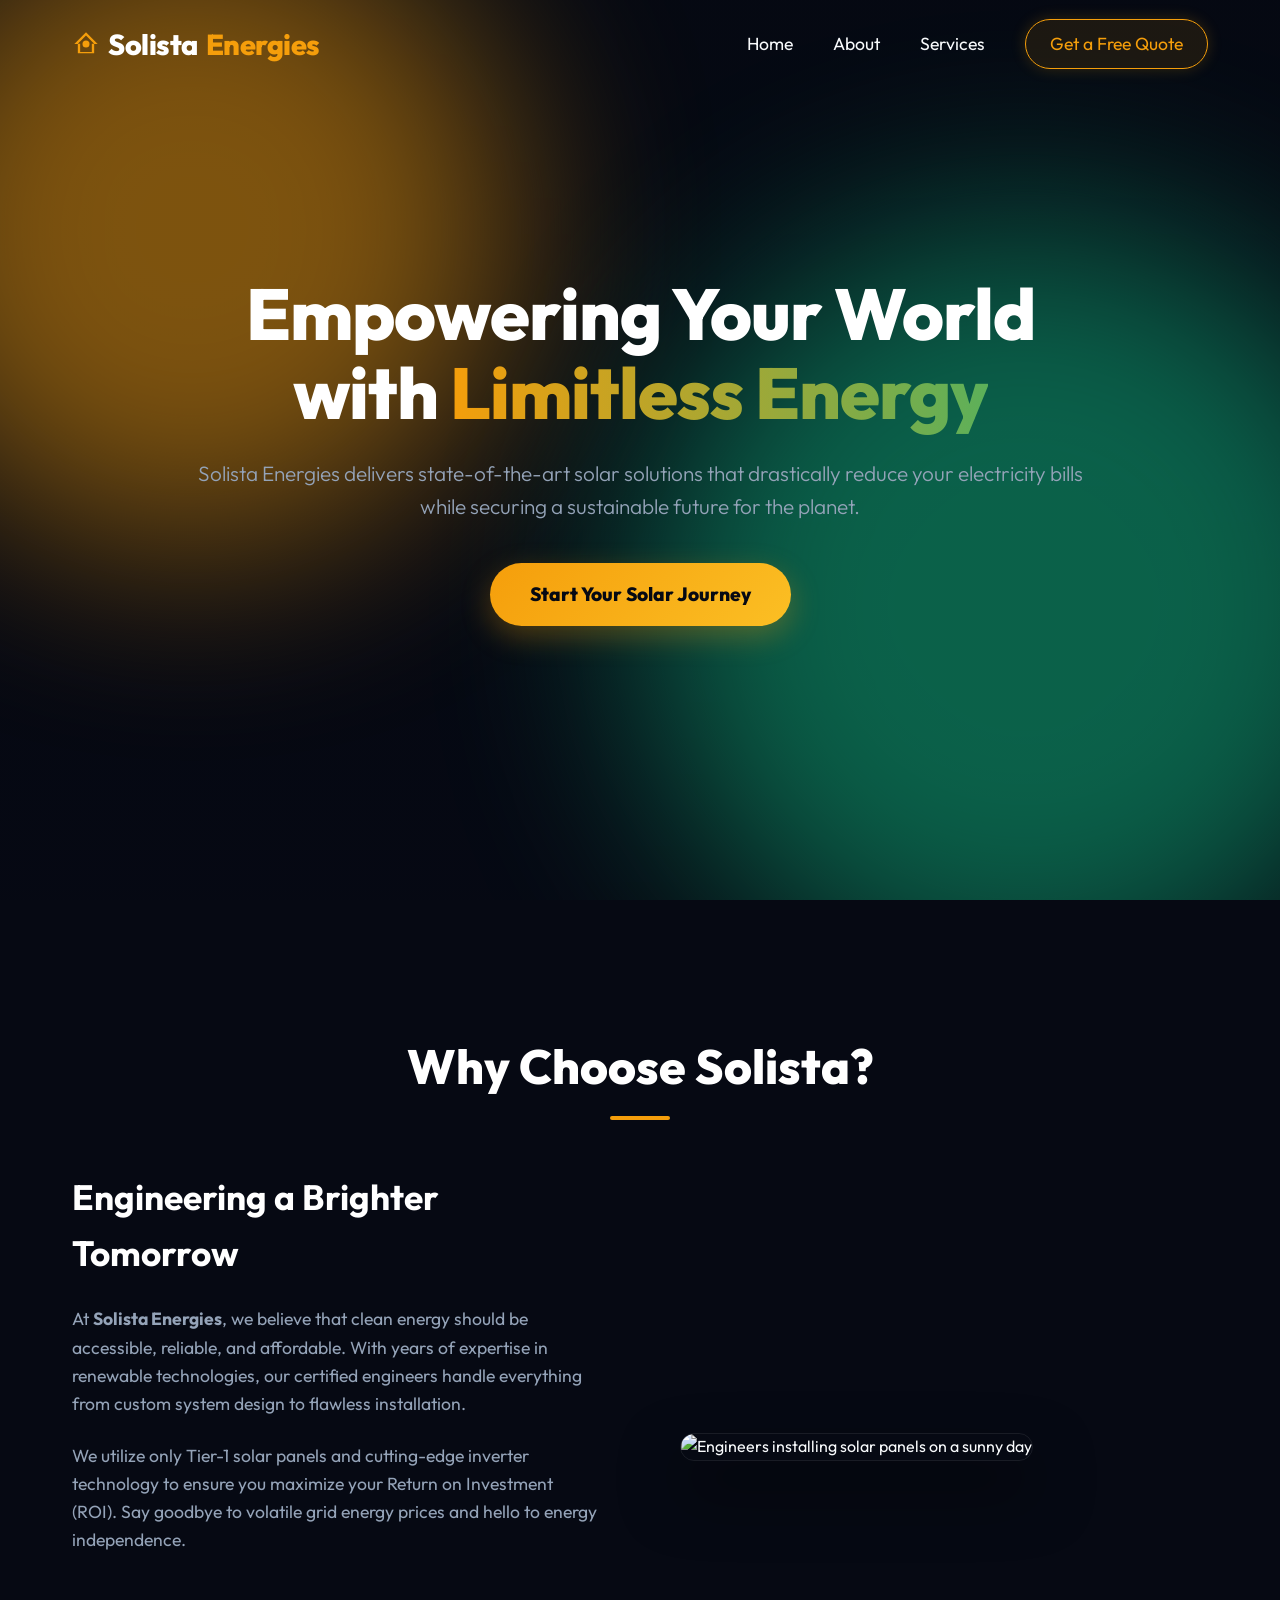
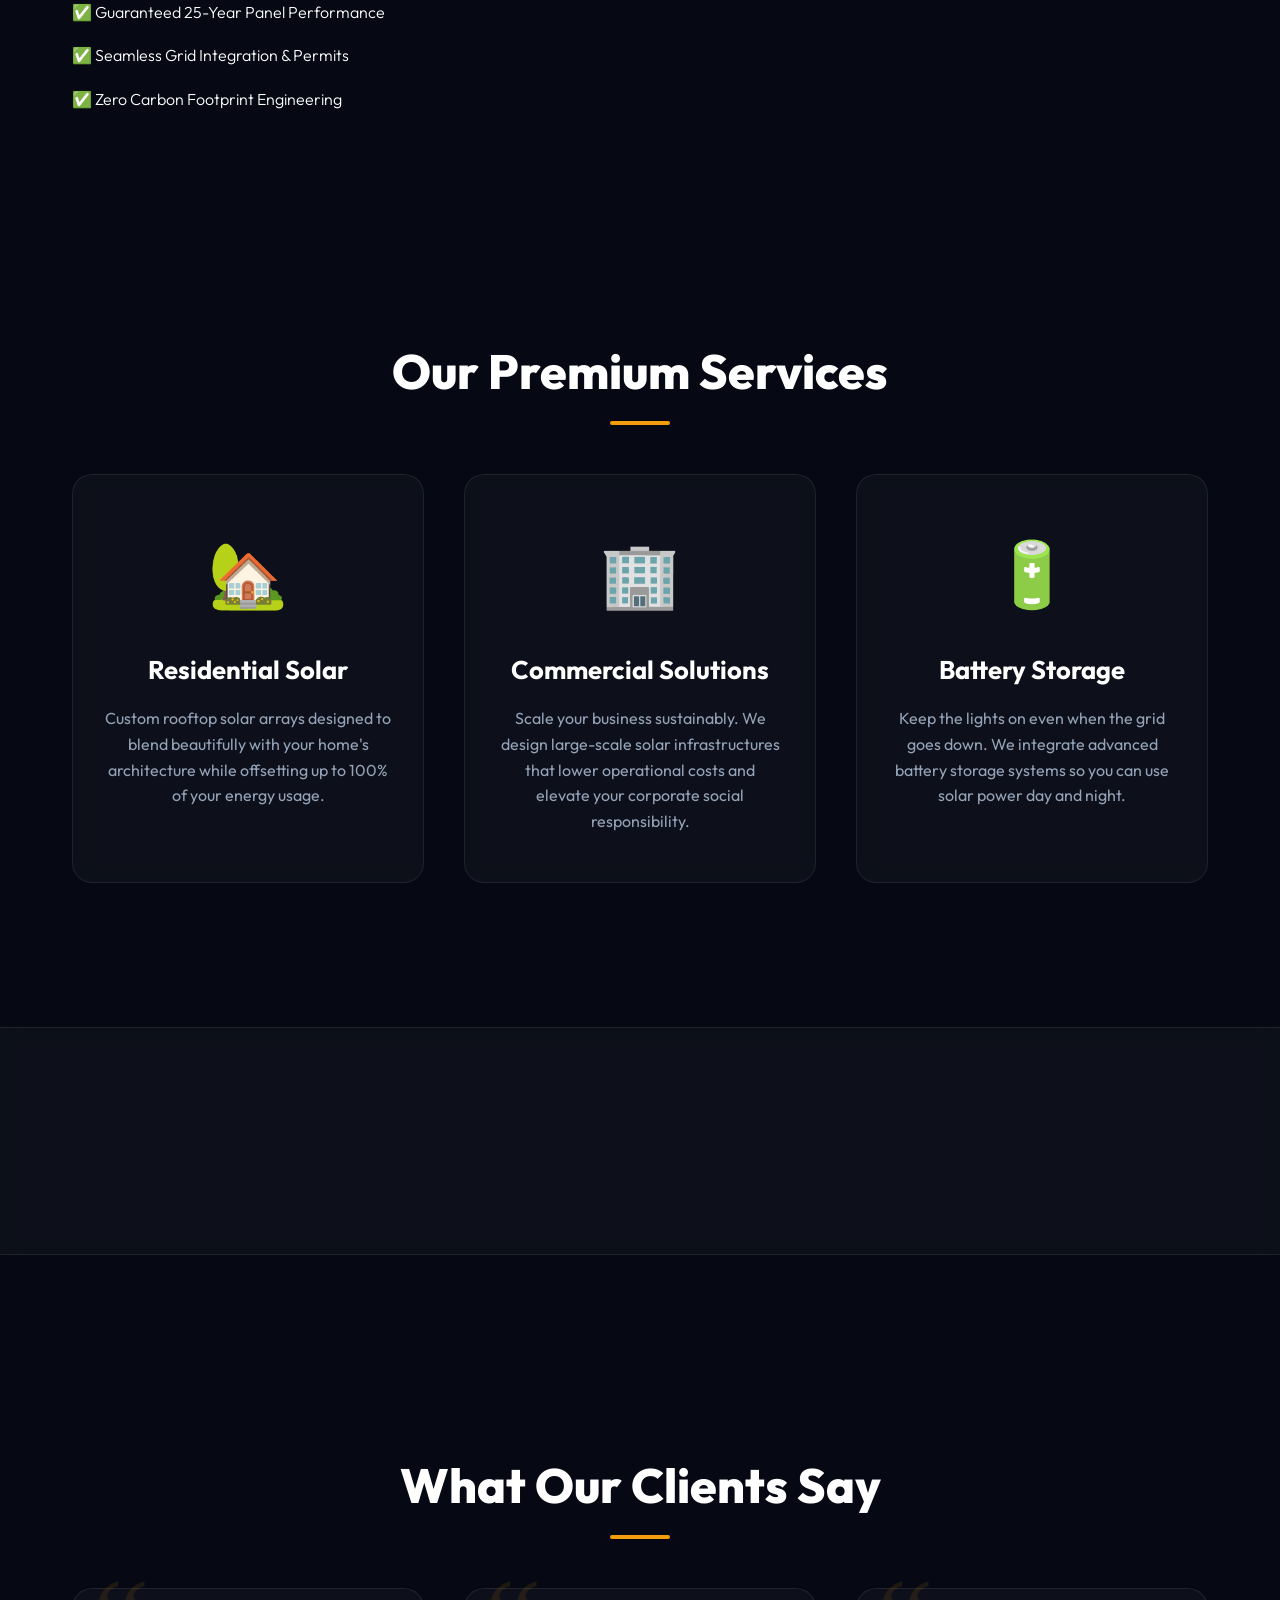
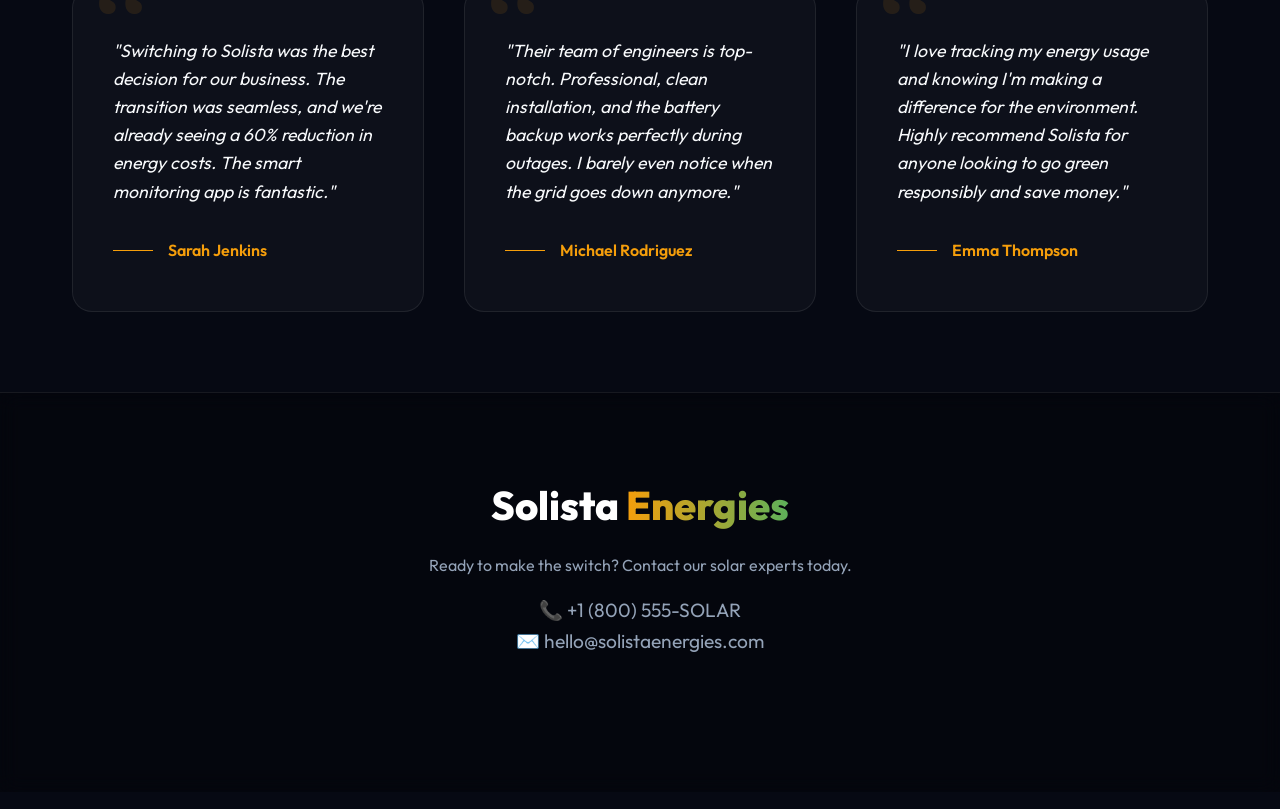
==== index.html @ e2d2a6ca "Add files via upload" ====
<!DOCTYPE html>
<html lang="en">
<head>
    <meta charset="UTF-8">
    <meta name="viewport" content="width=device-width, initial-scale=1.0">
    <meta name="description" content="Solista Energies provides premium solar panel installation and sustainable energy solutions for residential and commercial properties.">
    <title>Solista Energies | Powering a Sustainable Future</title>
    <!-- Google Fonts for Modern Aesthetic -->
    <link rel="preconnect" href="https://fonts.googleapis.com">
    <link rel="preconnect" href="https://fonts.gstatic.com" crossorigin>
    <link href="https://fonts.googleapis.com/css2?family=Outfit:wght@300;400;600;800&display=swap" rel="stylesheet">
    <!-- Link to External Stylesheet -->
    <link rel="stylesheet" href="style.css">
</head>
<body>

    <!-- Ambient Animated Background -->
    <div class="ambient-bg">
        <div class="blob color-1"></div>
        <div class="blob color-2"></div>
    </div>

    <!-- Navigation -->
    <header>
        <div class="nav-container">
            <a href="#" class="logo">
                <svg width="28" height="28" viewBox="0 0 24 24" fill="var(--primary-color)" xmlns="http://www.w3.org/2000/svg" class="floating">
                    <path d="M12 2L2 12h3v8h14v-8h3L12 2zm0 2.8l7 7h-2v7H7v-7H5l7-7z"/>
                    <path d="M12 9a3 3 0 100 6 3 3 0 000-6z"/>
                </svg>
                Solista <span>Energies</span>
            </a>
            <nav class="nav-links">
                <a href="#home">Home</a>
                <a href="#about">About</a>
                <a href="#services">Services</a>
                <a href="#contact" class="btn-cta">Get a Free Quote</a>
            </nav>
        </div>
    </header>

    <!-- Hero Section -->
    <section id="home" class="hero">
        <div class="hero-content hidden">
            <h1 class="floating">Empowering Your World with <span class="text-gradient">Limitless Energy</span></h1>
            <p>Solista Energies delivers state-of-the-art solar solutions that drastically reduce your electricity bills while securing a sustainable future for the planet.</p>
            <a href="#contact" class="btn-primary">Start Your Solar Journey</a>
        </div>
    </section>

    <!-- About Section -->
    <section id="about" class="section">
        <h2 class="section-title hidden">Why Choose Solista?</h2>
        <div class="about-grid">
            <div class="about-text hidden delay-100">
                <h3>Engineering a Brighter Tomorrow</h3>
                <p>At <strong>Solista Energies</strong>, we believe that clean energy should be accessible, reliable, and affordable. With years of expertise in renewable technologies, our certified engineers handle everything from custom system design to flawless installation.</p>
                <p>We utilize only Tier-1 solar panels and cutting-edge inverter technology to ensure you maximize your Return on Investment (ROI). Say goodbye to volatile grid energy prices and hello to energy independence.</p>
                <ul style="list-style: none; padding-top: 1rem;" class="floating">
                    <li style="margin-bottom: 0.5rem;">✅ Guaranteed 25-Year Panel Performance</li>
                    <li style="margin-bottom: 0.5rem;">✅ Seamless Grid Integration & Permits</li>
                    <li style="margin-bottom: 0.5rem;">✅ Zero Carbon Footprint Engineering</li>
                </ul>
            </div>
            <div class="about-image hidden delay-200">
                <img src="https://images.unsplash.com/photo-1613665813446-82a78c468a1d?q=80&w=800&auto=format&fit=crop" alt="Engineers installing solar panels on a sunny day">
            </div>
        </div>
    </section>

    <!-- Services Section -->
    <section id="services" class="section">
        <h2 class="section-title hidden">Our Premium Services</h2>
        <div class="services-grid">
            
            <div class="service-card hidden delay-100">
                <div class="service-icon">🏡</div>
                <h3>Residential Solar</h3>
                <p>Custom rooftop solar arrays designed to blend beautifully with your home's architecture while offsetting up to 100% of your energy usage.</p>
            </div>

            <div class="service-card hidden delay-200">
                <div class="service-icon">🏢</div>
                <h3>Commercial Solutions</h3>
                <p>Scale your business sustainably. We design large-scale solar infrastructures that lower operational costs and elevate your corporate social responsibility.</p>
            </div>

            <div class="service-card hidden delay-300">
                <div class="service-icon">🔋</div>
                <h3>Battery Storage</h3>
                <p>Keep the lights on even when the grid goes down. We integrate advanced battery storage systems so you can use solar power day and night.</p>
            </div>

        </div>
    </section>

    <!-- Impact Stats Section -->
    <div class="stats-grid">
        <div class="stat-item hidden">
            <h3 class="counter text-gradient" data-target="1500">0</h3>
            <p>Installations</p>
        </div>
        <div class="stat-item hidden delay-100">
            <h3 class="counter text-gradient" data-target="50">0</h3>
            <p>Megawatts Generated</p>
        </div>
        <div class="stat-item hidden delay-200">
            <h3 class="counter text-gradient" data-target="15">0</h3>
            <p>Years Experience</p>
        </div>
        <div class="stat-item hidden delay-300">
            <h3 class="counter text-gradient" data-target="100">0</h3>
            <p>% Satisfaction</p>
        </div>
    </div>

    <!-- Testimonials Section -->
    <section id="testimonials" class="section">
        <h2 class="section-title hidden">What Our Clients Say</h2>
        <div class="testimonials-grid">
            <div class="testimonial-card hidden delay-100">
                <p>"Switching to Solista was the best decision for our business. The transition was seamless, and we're already seeing a 60% reduction in energy costs. The smart monitoring app is fantastic."</p>
                <div class="client-name">Sarah Jenkins</div>
            </div>
            <div class="testimonial-card hidden delay-200">
                <p>"Their team of engineers is top-notch. Professional, clean installation, and the battery backup works perfectly during outages. I barely even notice when the grid goes down anymore."</p>
                <div class="client-name">Michael Rodriguez</div>
            </div>
            <div class="testimonial-card hidden delay-300">
                <p>"I love tracking my energy usage and knowing I'm making a difference for the environment. Highly recommend Solista for anyone looking to go green responsibly and save money."</p>
                <div class="client-name">Emma Thompson</div>
            </div>
        </div>
    </section>

    <!-- Footer / Contact Section -->
    <footer id="contact">
        <div class="footer-content hidden">
            <h2>Solista <span class="text-gradient">Energies</span></h2>
            <p>Ready to make the switch? Contact our solar experts today.</p>
            <p style="margin-top: 1rem; font-size: 1.2rem;">
                📞 +1 (800) 555-SOLAR <br>
                ✉️ hello@solistaenergies.com
            </p>
        </div>
        <div class="footer-bottom hidden delay-100">
            <p>&copy; 2024 Solista Energies. All rights reserved. Powering the future responsibly.</p>
        </div>
    </footer>

    <!-- Super Cool Animation Logic -->
    <script>
        // Header Glassmorphism Scroll Effect
        window.addEventListener('scroll', () => {
            const header = document.querySelector('header');
            header.classList.toggle('scrolled', window.scrollY > 50);
        });

        const observerOptions = {
            threshold: 0.1,
            rootMargin: "0px 0px -50px 0px"
        };

        const observer = new IntersectionObserver((entries) => {
            entries.forEach(entry => {
                if (entry.isIntersecting) {
                    entry.target.classList.add('show');
                    
                    // Number Counter Animation
                    const counters = entry.target.querySelectorAll('.counter');
                    if (counters.length > 0) {
                        counters.forEach(counter => {
                            if (!counter.classList.contains('counted')) {
                                counter.classList.add('counted');
                                const target = +counter.getAttribute('data-target');
                                let count = 0;
                                const updateCounter = () => {
                                    const increment = target / 40;
                                    if (count < target) {
                                        count += increment;
                                        counter.innerText = Math.ceil(count);
                                        setTimeout(updateCounter, 30);
                                    } else {
                                        counter.innerText = target + (target === 100 ? '%' : '+');
                                    }
                                };
                                updateCounter();
                            }
                        });
                    }
                    // Stop observing once shown to prevent re-animation on scroll up
                    observer.unobserve(entry.target);
                }
            });
        }, observerOptions);

        document.querySelectorAll('.hidden').forEach((el) => observer.observe(el));

        // Mouse Glow Effect for Service Cards
        document.querySelectorAll('.service-card').forEach(card => {
            card.addEventListener('mousemove', e => {
                const rect = card.getBoundingClientRect();
                const x = e.clientX - rect.left;
                const y = e.clientY - rect.top;
                card.style.setProperty('--mouse-x', `${x}px`);
                card.style.setProperty('--mouse-y', `${y}px`);
            });
        });
    </script>
</body>
</html>
---- style.css ----
/* --- Modern CSS Variables --- */
:root {
    --primary-color: #f59e0b; /* Solar Yellow/Orange */
    --primary-hover: #fbbf24;
    --secondary-color: #10b981; /* Eco Green */
    --dark-bg: #060913; /* Deep Modern Tech Dark */
    --glass-bg: rgba(255, 255, 255, 0.03);
    --glass-border: rgba(255, 255, 255, 0.08);
    --text-main: #f8fafc;
    --text-light: #94a3b8;
    --white: #ffffff;
    --font-family: 'Outfit', sans-serif;
}

/* --- Reset & Base Styles --- */
* {
    margin: 0;
    padding: 0;
    box-sizing: border-box;
}

html {
    scroll-behavior: smooth;
}

body {
    font-family: var(--font-family);
    color: var(--text-main);
    line-height: 1.6;
    background-color: var(--dark-bg);
    overflow-x: hidden;
}

a {
    text-decoration: none;
    color: inherit;
}

/* --- Ambient Animated Background --- */
.ambient-bg {
    position: fixed;
    top: 0; left: 0; width: 100vw; height: 100vh;
    overflow: hidden;
    z-index: -1;
    background: linear-gradient(rgba(6, 9, 19, 0.85), rgba(6, 9, 19, 0.95)), url('https://images.unsplash.com/photo-1509391366360-2e959784a276?q=80&w=1920&auto=format&fit=crop') center/cover no-repeat fixed;
}
.blob {
    position: absolute;
    filter: blur(100px);
    opacity: 0.5;
    border-radius: 50%;
    animation: blob-float 20s infinite alternate cubic-bezier(0.4, 0, 0.2, 1);
}
.color-1 {
    top: -10%; left: -10%; width: 50vw; height: 50vw;
    background: var(--primary-color);
}
.color-2 {
    bottom: -10%; right: -10%; width: 60vw; height: 60vw;
    background: var(--secondary-color);
    animation-delay: -10s;
    animation-duration: 25s;
}
@keyframes blob-float {
    0% { transform: translate(0, 0) scale(1); }
    100% { transform: translate(30%, 20%) scale(1.3); }
}

/* --- Navigation (Glassmorphism) --- */
header {
    position: fixed;
    width: 100%;
    top: 0;
    z-index: 1000;
    transition: background 0.4s ease, backdrop-filter 0.4s ease, border-bottom 0.4s ease;
    border-bottom: 1px solid transparent;
}
header.scrolled {
    background: rgba(6, 9, 19, 0.7);
    backdrop-filter: blur(15px);
    -webkit-backdrop-filter: blur(15px);
    border-bottom: 1px solid var(--glass-border);
}
.nav-container {
    max-width: 1200px;
    margin: 0 auto;
    padding: 1.2rem 2rem;
    display: flex;
    justify-content: space-between;
    align-items: center;
}
.logo {
    font-size: 1.8rem;
    font-weight: 800;
    color: var(--white);
    display: flex;
    align-items: center;
    gap: 0.5rem;
    letter-spacing: -0.5px;
}
.logo span {
    color: var(--primary-color);
}
.nav-links { display: flex; gap: 2.5rem; align-items: center; }
.nav-links a { font-weight: 400; font-size: 1.1rem; transition: color 0.3s ease, transform 0.3s ease; }
.nav-links a:hover { color: var(--primary-color); transform: translateY(-2px); }
.btn-cta {
    background: rgba(245, 158, 11, 0.1);
    border: 1px solid var(--primary-color);
    color: var(--primary-color) !important;
    padding: 0.6rem 1.5rem;
    border-radius: 9999px;
    font-weight: 600;
    box-shadow: 0 0 15px rgba(245, 158, 11, 0.2);
}
.btn-cta:hover { background: var(--primary-color); color: var(--dark-bg) !important; box-shadow: 0 0 25px rgba(245, 158, 11, 0.5); }

/* --- Buttons & Text Utilities --- */
.btn-primary {
    background: linear-gradient(135deg, var(--primary-color), var(--primary-hover));
    color: var(--dark-bg);
    padding: 1rem 2.5rem;
    font-size: 1.2rem;
    border-radius: 50px;
    font-weight: 800;
    transition: transform 0.3s ease, box-shadow 0.3s ease;
    display: inline-block;
    box-shadow: 0 10px 30px rgba(245, 158, 11, 0.3);
}
.btn-primary:hover {
    transform: translateY(-5px) scale(1.05);
    box-shadow: 0 15px 40px rgba(245, 158, 11, 0.5);
}
.text-gradient {
    background: linear-gradient(to right, #f59e0b, #10b981, #f59e0b);
    -webkit-background-clip: text;
    -webkit-text-fill-color: transparent;
    background-size: 300% auto;
    animation: textShine 5s linear infinite;
}
@keyframes textShine { to { background-position: 300% center; } }

/* --- Layout & Sections --- */
.section { padding: 8rem 2rem 5rem; max-width: 1200px; margin: 0 auto; position: relative; }
.section-title {
    text-align: center; font-size: 3rem; color: var(--white); margin-bottom: 4rem; font-weight: 800;
}
.section-title::after {
    content: ''; width: 60px; height: 4px; background: var(--primary-color);
    position: absolute; bottom: -15px; left: 50%; transform: translateX(-50%); border-radius: 2px;
}

/* --- Hero Section --- */
.hero {
    height: 100vh;
    display: flex; align-items: center; justify-content: center;
    text-align: center; color: var(--white); padding: 0 2rem;
    position: relative;
}
.hero-content { max-width: 900px; z-index: 2; }
.hero h1 { font-size: 4.5rem; font-weight: 800; margin-bottom: 1.5rem; line-height: 1.1; letter-spacing: -1px; }
.hero p { font-size: 1.3rem; margin-bottom: 2.5rem; color: var(--text-light); font-weight: 300; }

/* --- About Section --- */
.about-grid { display: grid; grid-template-columns: 1fr 1fr; gap: 5rem; align-items: center; }
.about-image img { width: 100%; border-radius: 20px; box-shadow: 0 30px 60px rgba(0,0,0,0.5); border: 1px solid var(--glass-border); }
.about-text h3 { font-size: 2.2rem; margin-bottom: 1.5rem; color: var(--white); }
.about-text p { margin-bottom: 1.5rem; font-size: 1.1rem; color: var(--text-light); }
.about-text ul li { color: var(--white); font-weight: 300; display: flex; align-items: center; gap: 10px; padding: 5px 0; }

/* --- Services (Glassmorphic Cards with Mouse Glow) --- */
.services-grid { display: grid; grid-template-columns: repeat(auto-fit, minmax(320px, 1fr)); gap: 2.5rem; perspective: 1000px; }
.service-card {
    background: var(--glass-bg);
    border: 1px solid var(--glass-border);
    backdrop-filter: blur(10px);
    -webkit-backdrop-filter: blur(10px);
    padding: 3rem 2rem;
    border-radius: 20px;
    text-align: center;
    transition: transform 0.4s cubic-bezier(0.175, 0.885, 0.32, 1.275);
    position: relative;
    overflow: hidden;
}
.service-card::before {
    content: ''; position: absolute; top: 0; left: 0; right: 0; bottom: 0;
    background: radial-gradient(800px circle at var(--mouse-x, 50%) var(--mouse-y, 50%), rgba(255, 255, 255, 0.08), transparent 40%);
    z-index: 0; opacity: 0; transition: opacity 0.3s;
}
.service-card:hover::before { opacity: 1; }
.service-card:hover { transform: translateY(-10px); border-color: rgba(245, 158, 11, 0.3); }
.service-card > * { position: relative; z-index: 1; }
.service-icon { font-size: 4rem; margin-bottom: 1.5rem; display: inline-block; transition: transform 0.5s ease; }
.service-card:hover .service-icon { transform: scale(1.2) rotateY(180deg); }
.service-card h3 { margin-bottom: 1rem; color: var(--white); font-size: 1.6rem; }
.service-card p { color: var(--text-light); }

/* --- Stats Section --- */
.stats-grid { display: grid; grid-template-columns: repeat(auto-fit, minmax(200px, 1fr)); gap: 3rem; text-align: center; padding: 4rem 2rem; background: var(--glass-bg); border-top: 1px solid var(--glass-border); border-bottom: 1px solid var(--glass-border); backdrop-filter: blur(10px); margin: 4rem 0; }
.stat-item h3 { font-size: 4rem; color: var(--primary-color); font-weight: 800; line-height: 1; margin-bottom: 0.5rem; text-shadow: 0 0 20px rgba(245, 158, 11, 0.3); }
.stat-item p { font-size: 1rem; text-transform: uppercase; letter-spacing: 2px; color: var(--text-light); }

/* --- Testimonials Section --- */
.testimonials-grid { display: grid; grid-template-columns: repeat(auto-fit, minmax(320px, 1fr)); gap: 2.5rem; }
.testimonial-card {
    background: var(--glass-bg);
    border: 1px solid var(--glass-border);
    padding: 3rem 2.5rem;
    border-radius: 20px;
    position: relative;
    transition: transform 0.4s ease;
}
.testimonial-card:hover { transform: translateY(-10px) scale(1.02); background: rgba(255, 255, 255, 0.05); }
.testimonial-card::before {
    content: '\201C'; font-size: 8rem; color: var(--primary-color); position: absolute; top: -30px; left: 20px; opacity: 0.1; font-family: serif; line-height: 1;
}
.testimonial-card p { font-style: italic; color: var(--text-main); font-size: 1.1rem; position: relative; z-index: 1; }
.client-name { margin-top: 2rem; font-weight: 600; color: var(--primary-color); display: flex; align-items: center; gap: 15px; }
.client-name::before { content: ''; width: 40px; height: 1px; background-color: var(--primary-color); display: inline-block; }

/* --- Footer --- */
footer {
    background: rgba(0, 0, 0, 0.3);
    border-top: 1px solid var(--glass-border);
    padding: 5rem 2rem 2rem;
    text-align: center;
    backdrop-filter: blur(10px);
}
.footer-content h2 { font-size: 2.5rem; color: var(--white); margin-bottom: 1rem; font-weight: 800; }
.footer-content h2 span { color: var(--primary-color); }
.footer-content p { color: var(--text-light); margin-bottom: 0.5rem; }
.footer-bottom { border-top: 1px solid rgba(255,255,255,0.05); margin-top: 3rem; padding-top: 2rem; color: var(--text-light); font-size: 0.9rem; }

/* --- Global Animations --- */
.hidden {
    opacity: 0;
    filter: blur(15px);
    transform: translateY(50px) scale(0.95);
    transition: all 0.9s cubic-bezier(0.175, 0.885, 0.32, 1.275);
}
.show {
    opacity: 1;
    filter: blur(0);
    transform: translateY(0) scale(1);
}
.delay-100 { transition-delay: 100ms; }
.delay-200 { transition-delay: 200ms; }
.delay-300 { transition-delay: 300ms; }
.delay-400 { transition-delay: 400ms; }
.delay-500 { transition-delay: 500ms; }

@keyframes float {
    0% { transform: translateY(0px); }
    50% { transform: translateY(-20px); }
    100% { transform: translateY(0px); }
}
.floating { animation: float 6s ease-in-out infinite; }

/* --- Responsive Design --- */
@media (max-width: 900px) {
    .hero h1 { font-size: 3rem; }
    .about-grid { grid-template-columns: 1fr; gap: 3rem; }
    .about-text { order: -1; }
}
@media (max-width: 768px) {
    .nav-links {
        position: absolute; top: 100%; left: 0; width: 100%;
        background: rgba(6, 9, 19, 0.95); backdrop-filter: blur(15px);
        flex-direction: column; padding: 2rem; gap: 1.5rem;
        border-bottom: 1px solid var(--glass-border);
        display: none; /* Mobile menu toggle logic needed */
    }
    .btn-cta { width: 100%; text-align: center; }
    .hero p { font-size: 1.1rem; }
    .section { padding: 5rem 1.5rem 3rem; }
    .section-title { font-size: 2.2rem; }
}
@media (max-width: 480px) {
    .hero h1 { font-size: 2.5rem; }
    .service-card, .testimonial-card { padding: 2rem 1.5rem; }
    .stat-item h3 { font-size: 3rem; }
}
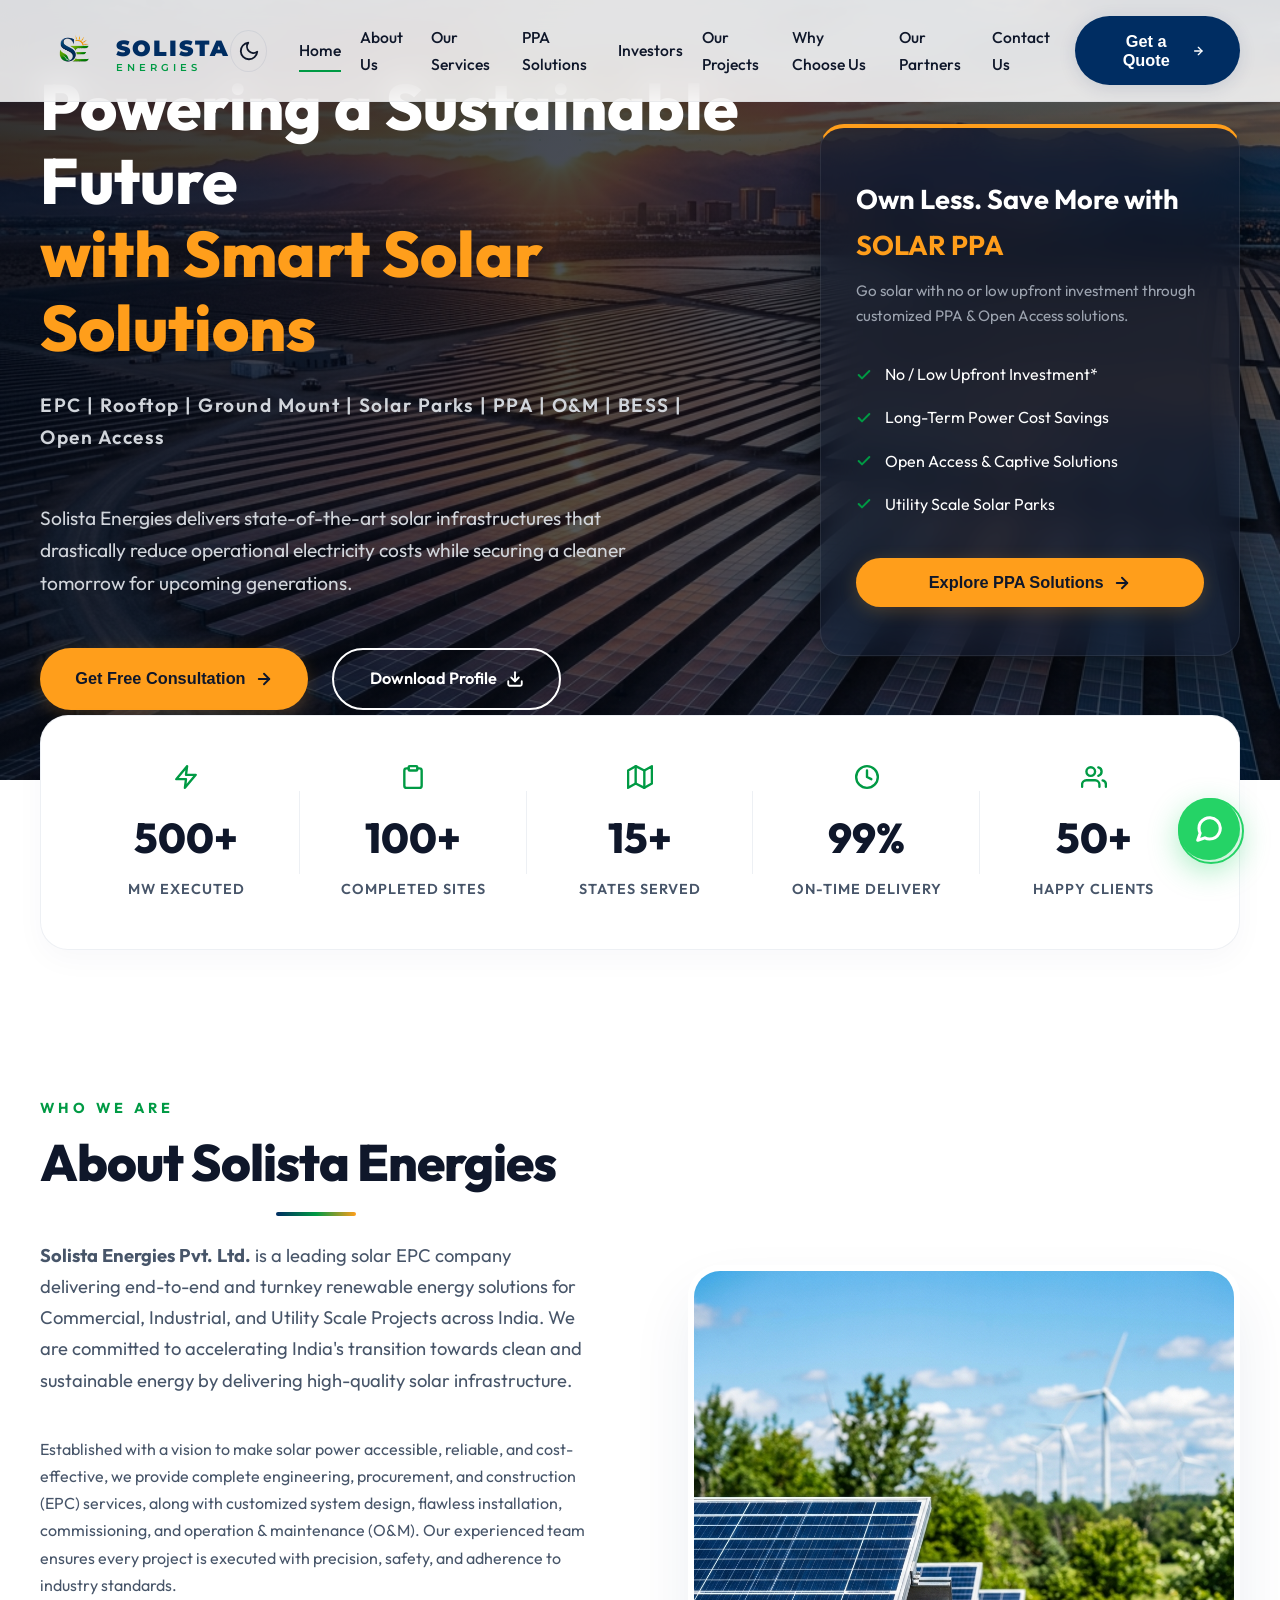
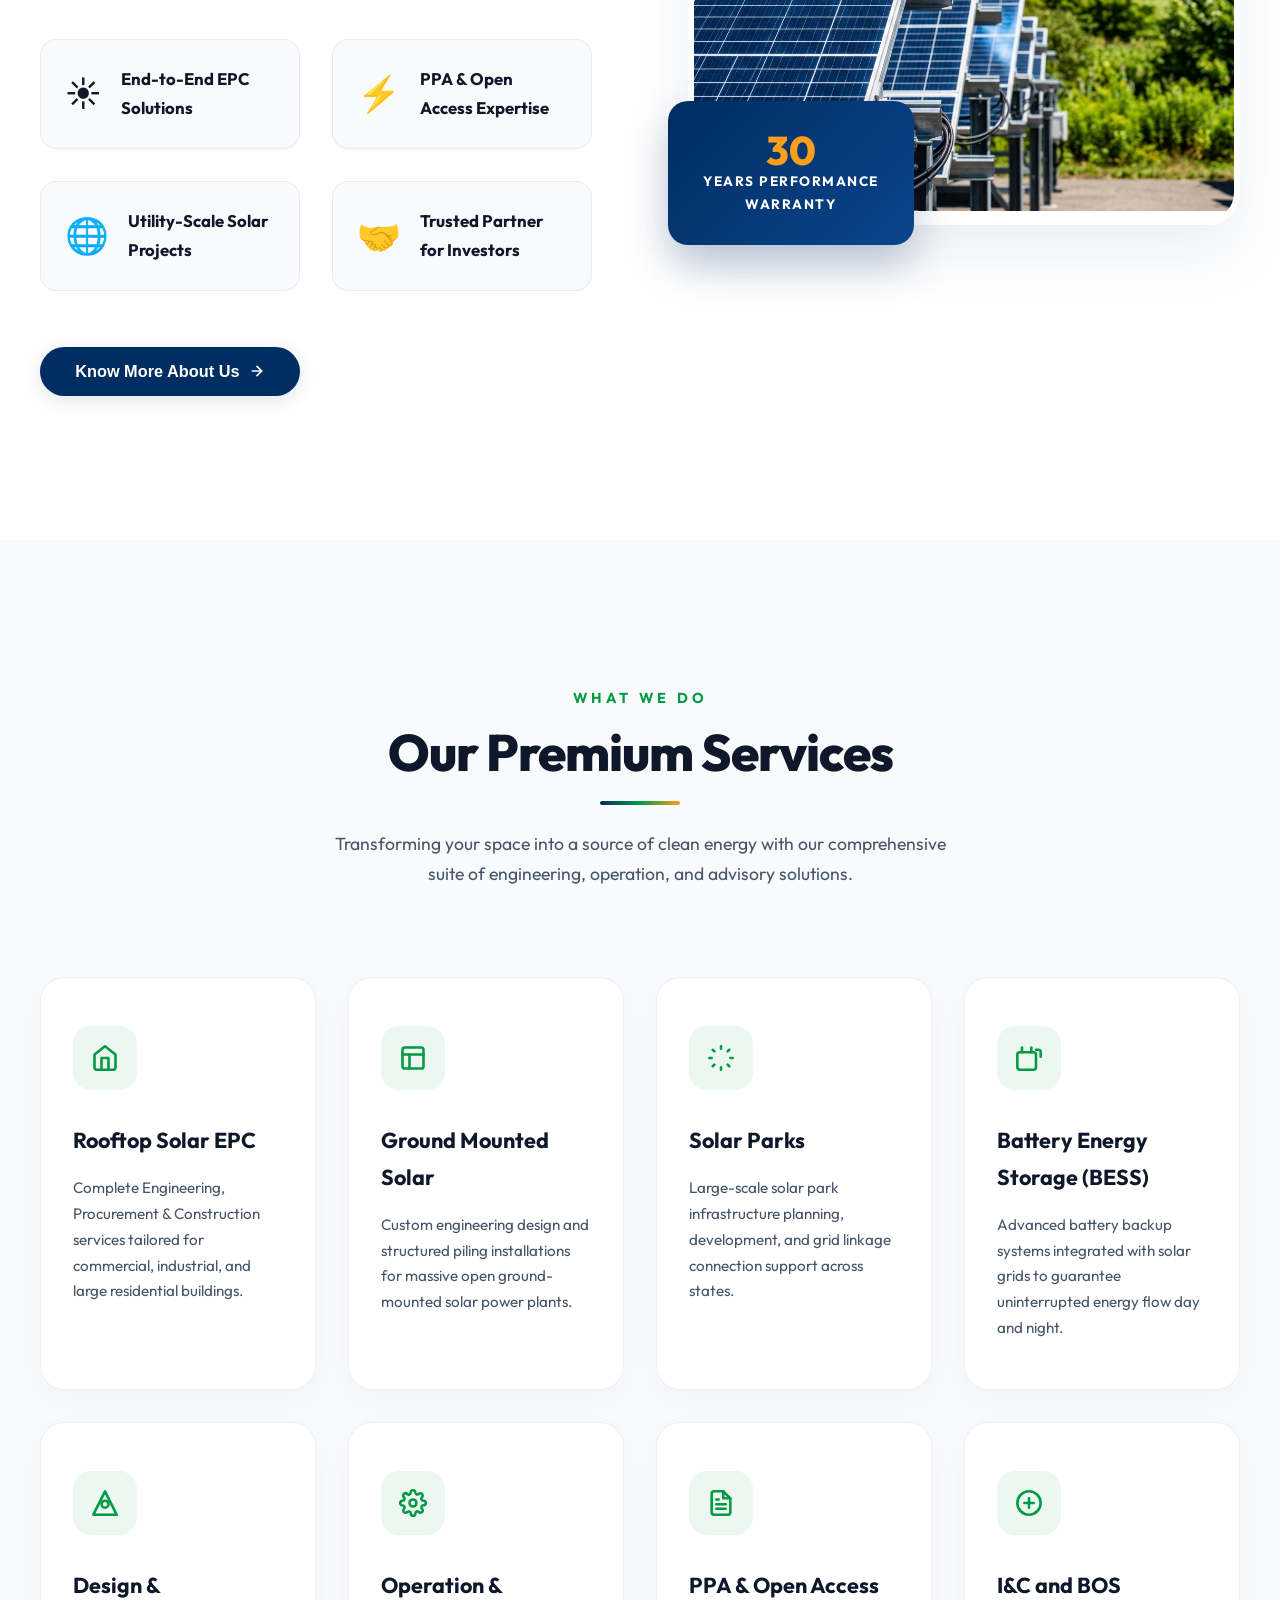
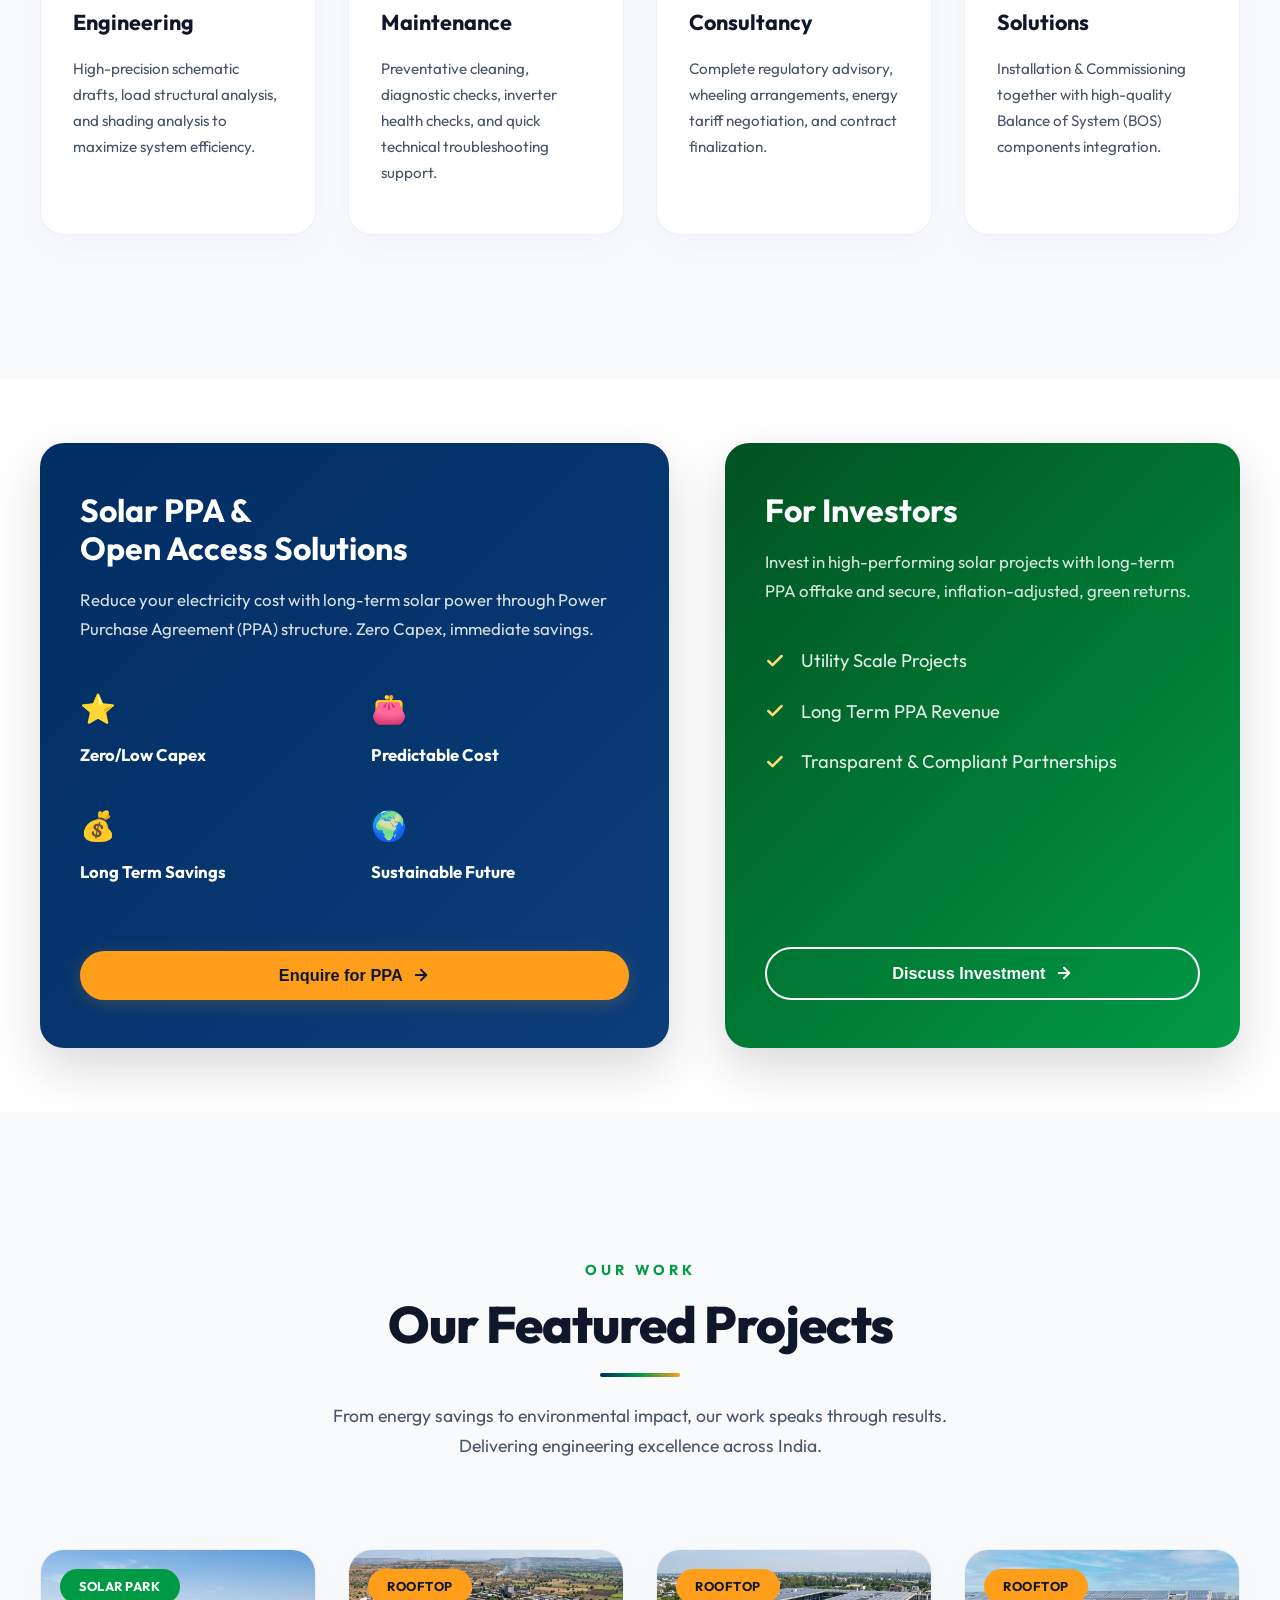
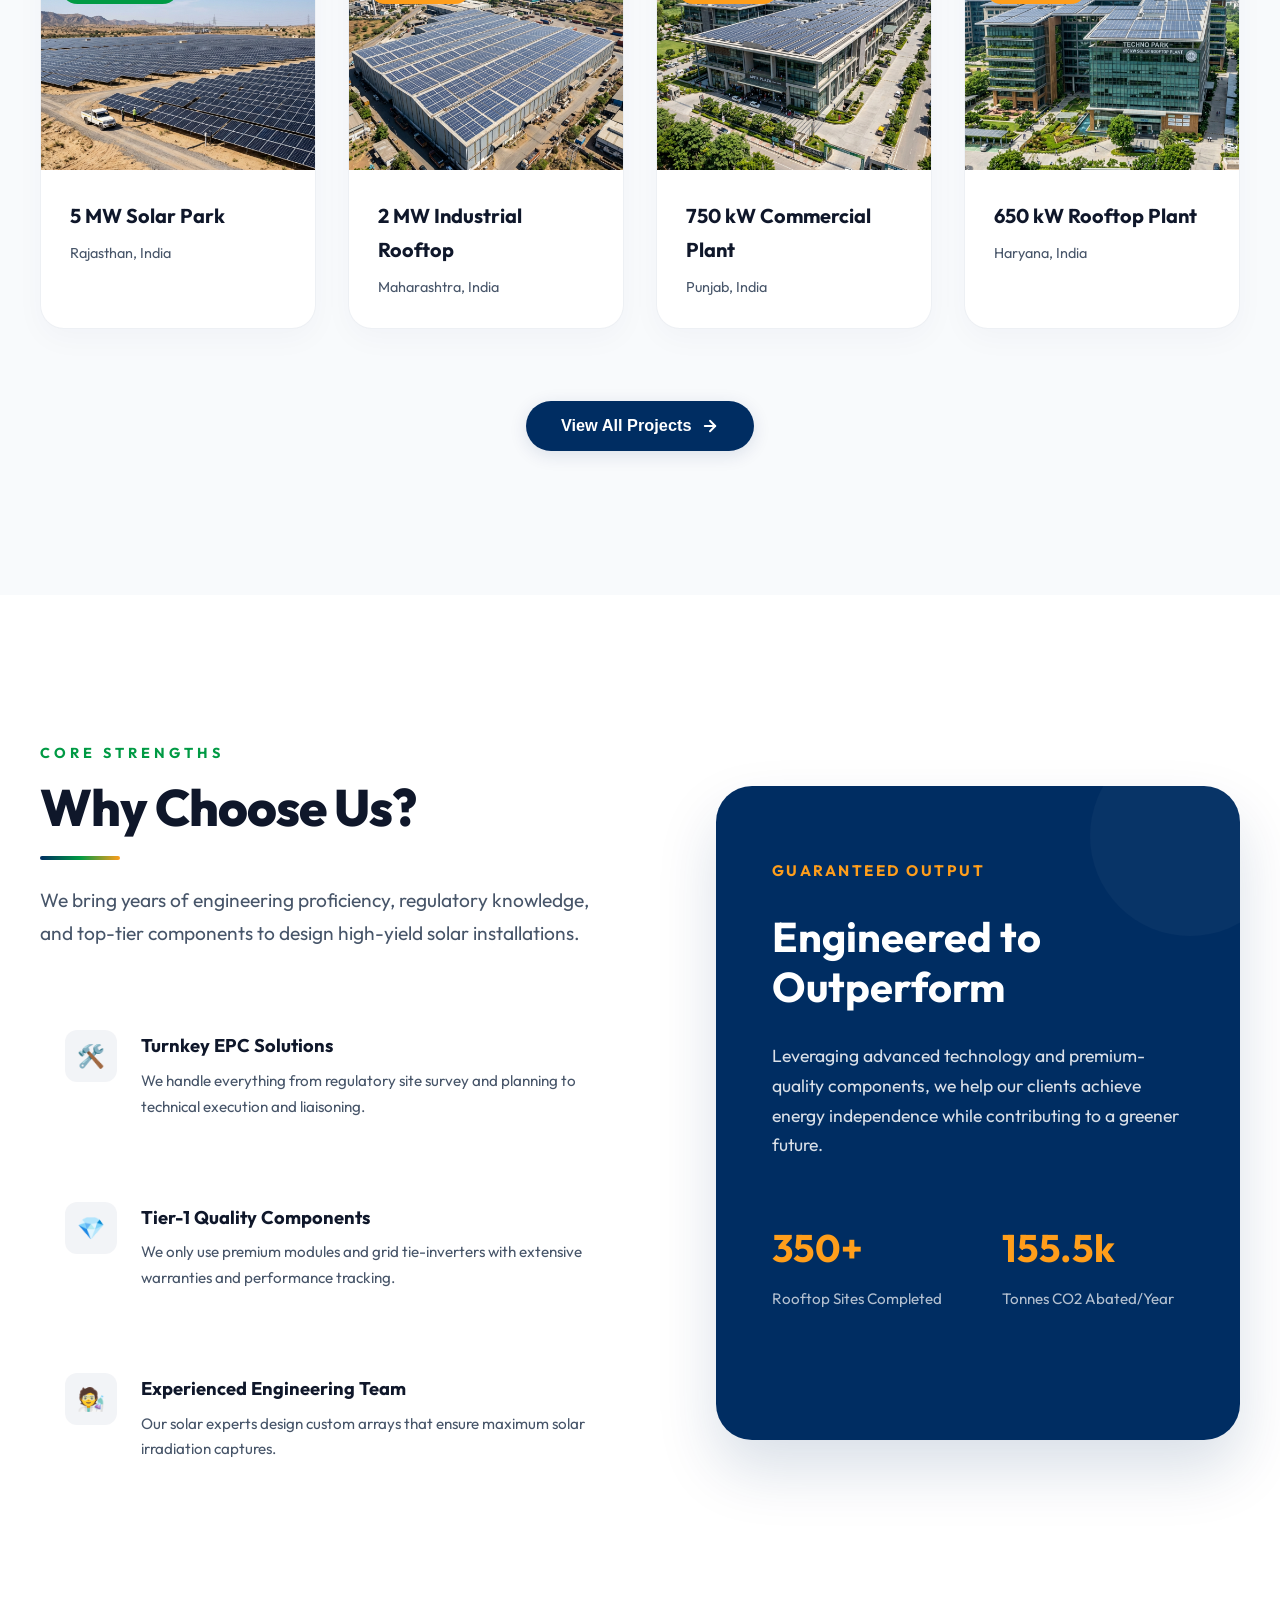
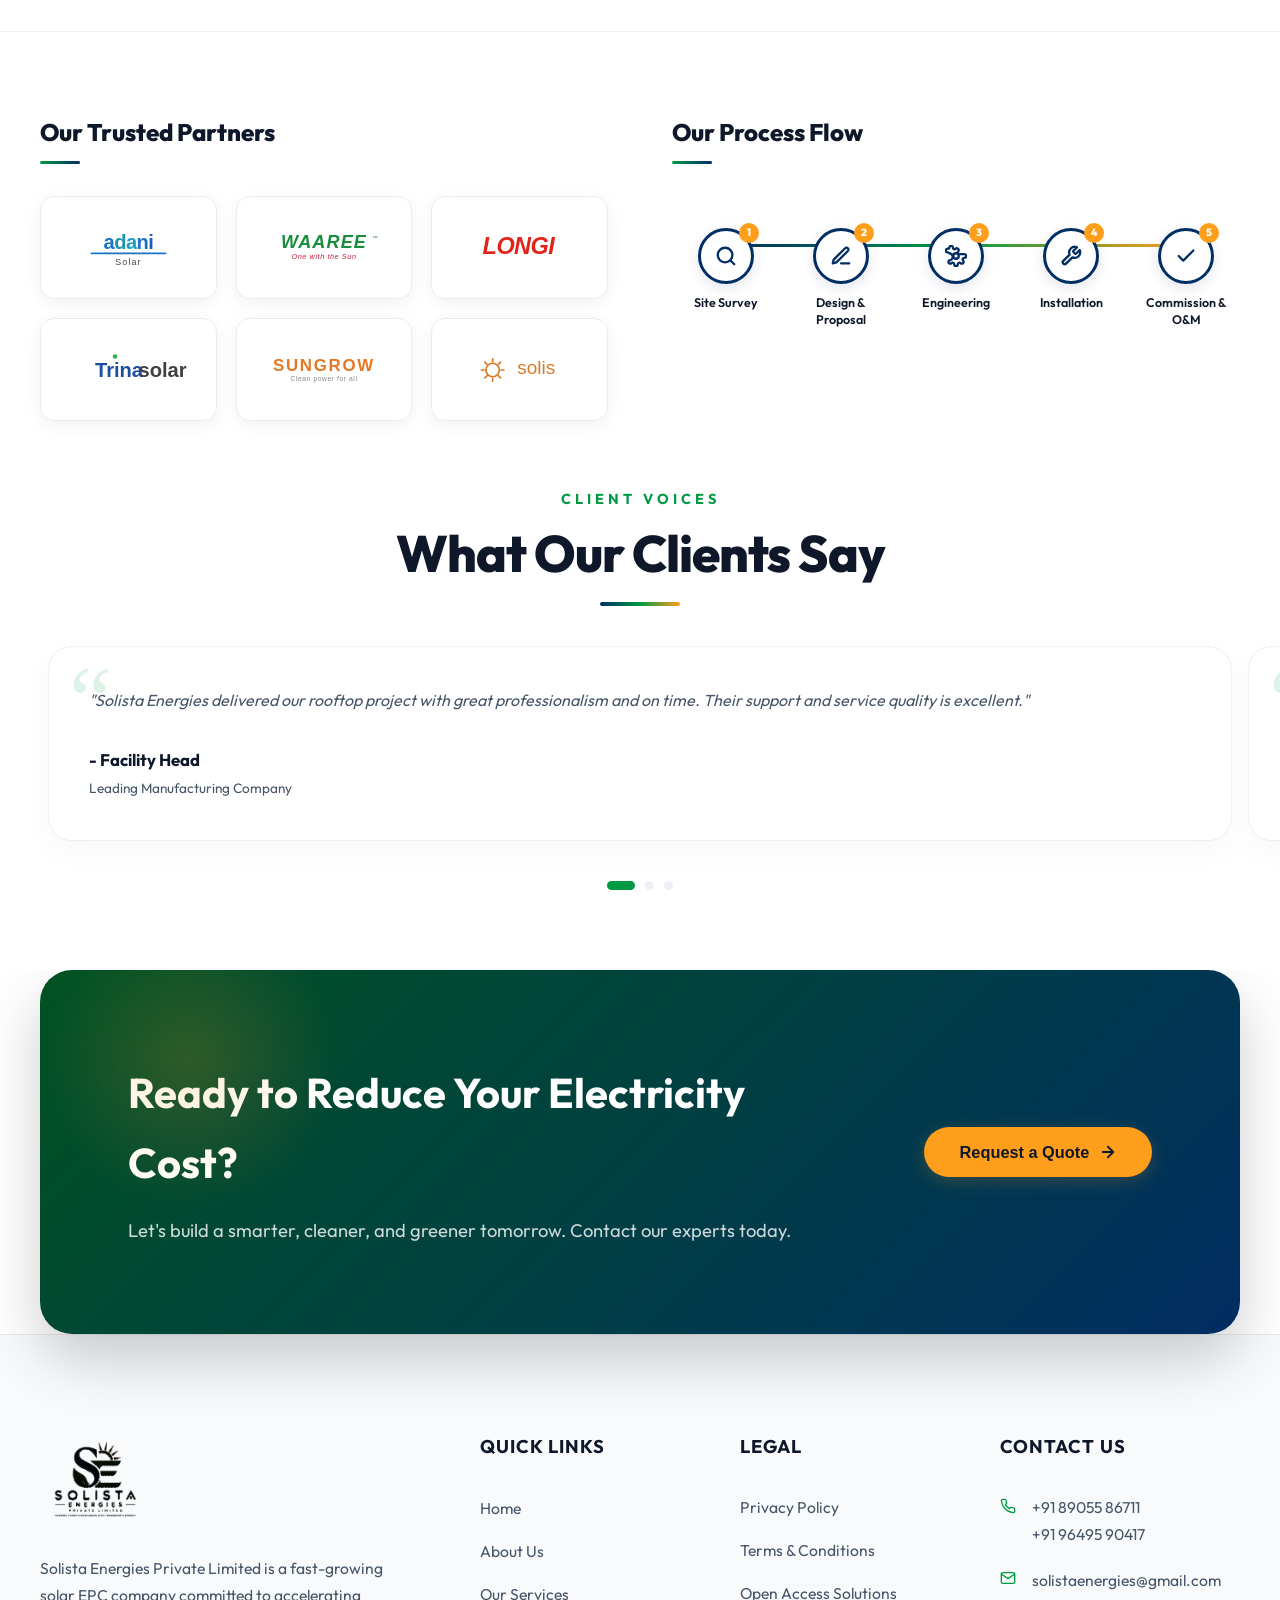
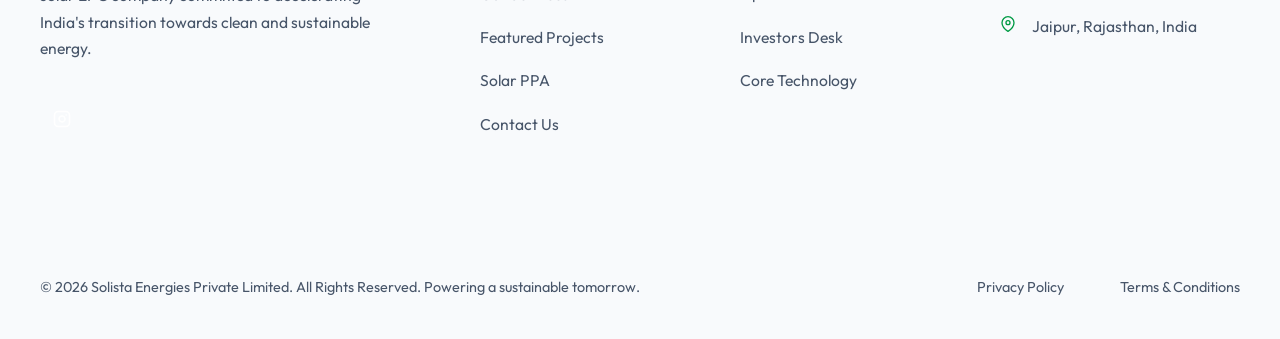
==== commit b91e8398: "Add files via upload" ====
--- a/index.html
+++ b/index.html
@@ -1,211 +1,812 @@
-<!DOCTYPE html>
-<html lang="en">
-<head>
-    <meta charset="UTF-8">
-    <meta name="viewport" content="width=device-width, initial-scale=1.0">
-    <meta name="description" content="Solista Energies provides premium solar panel installation and sustainable energy solutions for residential and commercial properties.">
-    <title>Solista Energies | Powering a Sustainable Future</title>
-    <!-- Google Fonts for Modern Aesthetic -->
-    <link rel="preconnect" href="https://fonts.googleapis.com">
-    <link rel="preconnect" href="https://fonts.gstatic.com" crossorigin>
-    <link href="https://fonts.googleapis.com/css2?family=Outfit:wght@300;400;600;800&display=swap" rel="stylesheet">
-    <!-- Link to External Stylesheet -->
-    <link rel="stylesheet" href="style.css">
-</head>
-<body>
-
-    <!-- Ambient Animated Background -->
-    <div class="ambient-bg">
-        <div class="blob color-1"></div>
-        <div class="blob color-2"></div>
-    </div>
-
-    <!-- Navigation -->
-    <header>
-        <div class="nav-container">
-            <a href="#" class="logo">
-                <svg width="28" height="28" viewBox="0 0 24 24" fill="var(--primary-color)" xmlns="http://www.w3.org/2000/svg" class="floating">
-                    <path d="M12 2L2 12h3v8h14v-8h3L12 2zm0 2.8l7 7h-2v7H7v-7H5l7-7z"/>
-                    <path d="M12 9a3 3 0 100 6 3 3 0 000-6z"/>
-                </svg>
-                Solista <span>Energies</span>
-            </a>
-            <nav class="nav-links">
-                <a href="#home">Home</a>
-                <a href="#about">About</a>
-                <a href="#services">Services</a>
-                <a href="#contact" class="btn-cta">Get a Free Quote</a>
-            </nav>
-        </div>
-    </header>
-
-    <!-- Hero Section -->
-    <section id="home" class="hero">
-        <div class="hero-content hidden">
-            <h1 class="floating">Empowering Your World with <span class="text-gradient">Limitless Energy</span></h1>
-            <p>Solista Energies delivers state-of-the-art solar solutions that drastically reduce your electricity bills while securing a sustainable future for the planet.</p>
-            <a href="#contact" class="btn-primary">Start Your Solar Journey</a>
-        </div>
-    </section>
-
-    <!-- About Section -->
-    <section id="about" class="section">
-        <h2 class="section-title hidden">Why Choose Solista?</h2>
-        <div class="about-grid">
-            <div class="about-text hidden delay-100">
-                <h3>Engineering a Brighter Tomorrow</h3>
-                <p>At <strong>Solista Energies</strong>, we believe that clean energy should be accessible, reliable, and affordable. With years of expertise in renewable technologies, our certified engineers handle everything from custom system design to flawless installation.</p>
-                <p>We utilize only Tier-1 solar panels and cutting-edge inverter technology to ensure you maximize your Return on Investment (ROI). Say goodbye to volatile grid energy prices and hello to energy independence.</p>
-                <ul style="list-style: none; padding-top: 1rem;" class="floating">
-                    <li style="margin-bottom: 0.5rem;">✅ Guaranteed 25-Year Panel Performance</li>
-                    <li style="margin-bottom: 0.5rem;">✅ Seamless Grid Integration & Permits</li>
-                    <li style="margin-bottom: 0.5rem;">✅ Zero Carbon Footprint Engineering</li>
-                </ul>
-            </div>
-            <div class="about-image hidden delay-200">
-                <img src="https://images.unsplash.com/photo-1613665813446-82a78c468a1d?q=80&w=800&auto=format&fit=crop" alt="Engineers installing solar panels on a sunny day">
-            </div>
-        </div>
-    </section>
-
-    <!-- Services Section -->
-    <section id="services" class="section">
-        <h2 class="section-title hidden">Our Premium Services</h2>
-        <div class="services-grid">
-            
-            <div class="service-card hidden delay-100">
-                <div class="service-icon">🏡</div>
-                <h3>Residential Solar</h3>
-                <p>Custom rooftop solar arrays designed to blend beautifully with your home's architecture while offsetting up to 100% of your energy usage.</p>
-            </div>
-
-            <div class="service-card hidden delay-200">
-                <div class="service-icon">🏢</div>
-                <h3>Commercial Solutions</h3>
-                <p>Scale your business sustainably. We design large-scale solar infrastructures that lower operational costs and elevate your corporate social responsibility.</p>
-            </div>
-
-            <div class="service-card hidden delay-300">
-                <div class="service-icon">🔋</div>
-                <h3>Battery Storage</h3>
-                <p>Keep the lights on even when the grid goes down. We integrate advanced battery storage systems so you can use solar power day and night.</p>
-            </div>
-
-        </div>
-    </section>
-
-    <!-- Impact Stats Section -->
-    <div class="stats-grid">
-        <div class="stat-item hidden">
-            <h3 class="counter text-gradient" data-target="1500">0</h3>
-            <p>Installations</p>
-        </div>
-        <div class="stat-item hidden delay-100">
-            <h3 class="counter text-gradient" data-target="50">0</h3>
-            <p>Megawatts Generated</p>
-        </div>
-        <div class="stat-item hidden delay-200">
-            <h3 class="counter text-gradient" data-target="15">0</h3>
-            <p>Years Experience</p>
-        </div>
-        <div class="stat-item hidden delay-300">
-            <h3 class="counter text-gradient" data-target="100">0</h3>
-            <p>% Satisfaction</p>
-        </div>
-    </div>
-
-    <!-- Testimonials Section -->
-    <section id="testimonials" class="section">
-        <h2 class="section-title hidden">What Our Clients Say</h2>
-        <div class="testimonials-grid">
-            <div class="testimonial-card hidden delay-100">
-                <p>"Switching to Solista was the best decision for our business. The transition was seamless, and we're already seeing a 60% reduction in energy costs. The smart monitoring app is fantastic."</p>
-                <div class="client-name">Sarah Jenkins</div>
-            </div>
-            <div class="testimonial-card hidden delay-200">
-                <p>"Their team of engineers is top-notch. Professional, clean installation, and the battery backup works perfectly during outages. I barely even notice when the grid goes down anymore."</p>
-                <div class="client-name">Michael Rodriguez</div>
-            </div>
-            <div class="testimonial-card hidden delay-300">
-                <p>"I love tracking my energy usage and knowing I'm making a difference for the environment. Highly recommend Solista for anyone looking to go green responsibly and save money."</p>
-                <div class="client-name">Emma Thompson</div>
-            </div>
-        </div>
-    </section>
-
-    <!-- Footer / Contact Section -->
-    <footer id="contact">
-        <div class="footer-content hidden">
-            <h2>Solista <span class="text-gradient">Energies</span></h2>
-            <p>Ready to make the switch? Contact our solar experts today.</p>
-            <p style="margin-top: 1rem; font-size: 1.2rem;">
-                📞 +1 (800) 555-SOLAR <br>
-                ✉️ hello@solistaenergies.com
-            </p>
-        </div>
-        <div class="footer-bottom hidden delay-100">
-            <p>&copy; 2024 Solista Energies. All rights reserved. Powering the future responsibly.</p>
-        </div>
-    </footer>
-
-    <!-- Super Cool Animation Logic -->
-    <script>
-        // Header Glassmorphism Scroll Effect
-        window.addEventListener('scroll', () => {
-            const header = document.querySelector('header');
-            header.classList.toggle('scrolled', window.scrollY > 50);
-        });
-
-        const observerOptions = {
-            threshold: 0.1,
-            rootMargin: "0px 0px -50px 0px"
-        };
-
-        const observer = new IntersectionObserver((entries) => {
-            entries.forEach(entry => {
-                if (entry.isIntersecting) {
-                    entry.target.classList.add('show');
-                    
-                    // Number Counter Animation
-                    const counters = entry.target.querySelectorAll('.counter');
-                    if (counters.length > 0) {
-                        counters.forEach(counter => {
-                            if (!counter.classList.contains('counted')) {
-                                counter.classList.add('counted');
-                                const target = +counter.getAttribute('data-target');
-                                let count = 0;
-                                const updateCounter = () => {
-                                    const increment = target / 40;
-                                    if (count < target) {
-                                        count += increment;
-                                        counter.innerText = Math.ceil(count);
-                                        setTimeout(updateCounter, 30);
-                                    } else {
-                                        counter.innerText = target + (target === 100 ? '%' : '+');
-                                    }
-                                };
-                                updateCounter();
-                            }
-                        });
-                    }
-                    // Stop observing once shown to prevent re-animation on scroll up
-                    observer.unobserve(entry.target);
-                }
-            });
-        }, observerOptions);
-
-        document.querySelectorAll('.hidden').forEach((el) => observer.observe(el));
-
-        // Mouse Glow Effect for Service Cards
-        document.querySelectorAll('.service-card').forEach(card => {
-            card.addEventListener('mousemove', e => {
-                const rect = card.getBoundingClientRect();
-                const x = e.clientX - rect.left;
-                const y = e.clientY - rect.top;
-                card.style.setProperty('--mouse-x', `${x}px`);
-                card.style.setProperty('--mouse-y', `${y}px`);
-            });
-        });
-    </script>
-</body>
-</html>
+<!DOCTYPE html>
+<html lang="en">
+<head>
+    <meta charset="UTF-8">
+    <meta name="viewport" content="width=device-width, initial-scale=1.0">
+    <meta name="description" content="Solista Energies Private Limited is a premier solar EPC company accelerating India's transition to clean energy with utility scale, rooftop, and PPA solutions.">
+    <title>Solista Energies Private Limited | Powering a Sustainable Tomorrow</title>
+    <!-- Google Fonts -->
+    <link rel="preconnect" href="https://fonts.googleapis.com">
+    <link rel="preconnect" href="https://fonts.gstatic.com" crossorigin>
+    <link href="https://fonts.googleapis.com/css2?family=Outfit:wght@300;400;500;600;700;800&family=Inter:wght@300;400;500;600;700&family=Montserrat:wght@700;800;900&display=swap" rel="stylesheet">
+    <!-- AOS Animate on Scroll -->
+    <link rel="stylesheet" href="https://unpkg.com/aos@next/dist/aos.css" />
+    <!-- Main Style Sheet -->
+    <link rel="stylesheet" href="style.css">
+    <style>
+
+        /* ---- Partners Grid ---- */
+        .partners-grid-new {
+            display: grid;
+            grid-template-columns: repeat(3, 1fr);
+            gap: 1.2rem;
+        }
+        .partner-card {
+            background: #ffffff;
+            border: 1px solid #e8edf5;
+            border-radius: 14px;
+            display: flex;
+            align-items: center;
+            justify-content: center;
+            padding: 1.4rem 1rem;
+            min-height: 90px;
+            box-shadow: 0 4px 16px rgba(0,0,0,0.06);
+            transition: transform 0.3s ease, box-shadow 0.3s ease;
+        }
+        .partner-card:hover {
+            transform: translateY(-4px);
+            box-shadow: 0 8px 28px rgba(0,0,0,0.12);
+        }
+        .partner-card img {
+            max-width: 100%;
+            max-height: 56px;
+            width: auto;
+            height: auto;
+            object-fit: contain;
+            /* Keep original colors — no filter */
+        }
+        body.dark-theme .partner-card {
+            background: #1a2234;
+            border-color: #2a3650;
+        }
+
+        /* ---- Process Flow Fix ---- */
+        .process-flow {
+            display: flex;
+            justify-content: space-between;
+            align-items: flex-start;
+            position: relative;
+            padding: 2rem 0 1rem;
+            gap: 0.5rem;
+        }
+        .process-flow::before {
+            content: '';
+            position: absolute;
+            top: 48px;
+            left: 10%;
+            width: 80%;
+            height: 3px;
+            background: linear-gradient(90deg, var(--brand-blue), var(--brand-green), var(--brand-orange));
+            z-index: 1;
+        }
+        .process-step {
+            flex: 1;
+            display: flex;
+            flex-direction: column;
+            align-items: center;
+            text-align: center;
+            position: relative;
+            z-index: 2;
+        }
+        .step-icon-wrap {
+            width: 56px;
+            height: 56px;
+            border-radius: 50%;
+            background: var(--bg-card);
+            border: 3px solid var(--brand-blue);
+            display: flex;
+            align-items: center;
+            justify-content: center;
+            color: var(--brand-blue);
+            margin-bottom: 0.7rem;
+            box-shadow: 0 4px 14px rgba(0,45,98,0.12);
+            position: relative;
+            z-index: 2;
+            transition: transform 0.3s ease, box-shadow 0.3s ease;
+        }
+        .process-step:hover .step-icon-wrap {
+            transform: scale(1.12);
+            box-shadow: 0 8px 24px rgba(0,154,68,0.25);
+            border-color: var(--brand-green);
+        }
+        .step-num {
+            position: absolute;
+            top: -8px;
+            right: -8px;
+            width: 20px;
+            height: 20px;
+            border-radius: 50%;
+            background: var(--brand-orange);
+            color: white;
+            font-size: 0.65rem;
+            font-weight: 800;
+            display: flex;
+            align-items: center;
+            justify-content: center;
+        }
+        .step-label {
+            font-size: 0.78rem;
+            font-weight: 600;
+            color: var(--text-main);
+            line-height: 1.3;
+        }
+
+        /* ---- GSAP hero text initial state ---- */
+        .gsap-hero-title { opacity: 0; transform: translateY(40px); }
+        .gsap-hero-sub   { opacity: 0; transform: translateY(25px); }
+        .gsap-hero-cta   { opacity: 0; transform: scale(0.85); }
+    </style>
+</head>
+<body>
+
+        <!-- ==================== HEADER (NAVBAR) ==================== -->
+    <div id="header-placeholder"></div>
+    <script src="header.js"></script>
+
+    <!-- ==================== HERO SECTION ==================== -->
+    <section id="home" class="hero-wrapper">
+        <div class="hero-overlay"></div>
+
+        <div class="hero-container">
+            <!-- Left: Title & CTA -->
+            <div class="hero-left">
+                <h1 class="gsap-hero-title">Powering a Sustainable Future <br><span>with Smart Solar Solutions</span></h1>
+                <p class="hero-taglines gsap-hero-sub">EPC | Rooftop | Ground Mount | Solar Parks | PPA | O&M | BESS | Open Access</p>
+                <p class="gsap-hero-sub" style="animation-delay:0.15s">Solista Energies delivers state-of-the-art solar infrastructures that drastically reduce operational electricity costs while securing a cleaner tomorrow for upcoming generations.</p>
+                <div class="hero-actions gsap-hero-cta">
+                    <button class="btn btn-accent" onclick="openModal('Get Free Consultation')">
+                        Get Free Consultation
+                        <svg width="18" height="18" viewBox="0 0 24 24" fill="none" stroke="currentColor" stroke-width="2.5" stroke-linecap="round" stroke-linejoin="round"><line x1="5" y1="12" x2="19" y2="12"></line><polyline points="12,5 19,12 12,19"></polyline></svg>
+                    </button>
+                    <a href="#about" class="btn btn-outline-white">
+                        Download Profile
+                        <svg width="18" height="18" viewBox="0 0 24 24" fill="none" stroke="currentColor" stroke-width="2.5" stroke-linecap="round" stroke-linejoin="round"><path d="M21 15v4a2 2 0 0 1-2 2H5a2 2 0 0 1-2-2v-4"></path><polyline points="7,10 12,15 17,10"></polyline><line x1="12" y1="15" x2="12" y2="3"></line></svg>
+                    </a>
+                </div>
+            </div>
+
+            <!-- Right: PPA Card -->
+            <div class="hero-right">
+                <div class="ppa-card">
+                    <h3>Own Less. Save More with <br><span>SOLAR PPA</span></h3>
+                    <p class="ppa-card-desc">Go solar with no or low upfront investment through customized PPA &amp; Open Access solutions.</p>
+                    <ul class="ppa-list">
+                        <li><svg width="16" height="16" viewBox="0 0 24 24" fill="none" stroke="currentColor" stroke-width="3" stroke-linecap="round" stroke-linejoin="round"><polyline points="20 6 9 17 4 12"></polyline></svg><span>No / Low Upfront Investment*</span></li>
+                        <li><svg width="16" height="16" viewBox="0 0 24 24" fill="none" stroke="currentColor" stroke-width="3" stroke-linecap="round" stroke-linejoin="round"><polyline points="20 6 9 17 4 12"></polyline></svg><span>Long-Term Power Cost Savings</span></li>
+                        <li><svg width="16" height="16" viewBox="0 0 24 24" fill="none" stroke="currentColor" stroke-width="3" stroke-linecap="round" stroke-linejoin="round"><polyline points="20 6 9 17 4 12"></polyline></svg><span>Open Access &amp; Captive Solutions</span></li>
+                        <li><svg width="16" height="16" viewBox="0 0 24 24" fill="none" stroke="currentColor" stroke-width="3" stroke-linecap="round" stroke-linejoin="round"><polyline points="20 6 9 17 4 12"></polyline></svg><span>Utility Scale Solar Parks</span></li>
+                    </ul>
+                    <button class="btn btn-accent" onclick="openModal('Explore PPA Solutions')">
+                        Explore PPA Solutions
+                        <svg width="18" height="18" viewBox="0 0 24 24" fill="none" stroke="currentColor" stroke-width="2.5" stroke-linecap="round" stroke-linejoin="round"><line x1="5" y1="12" x2="19" y2="12"></line><polyline points="12,5 19,12 12,19"></polyline></svg>
+                    </button>
+                </div>
+            </div>
+        </div>
+    </section>
+
+    <!-- ==================== FLOATING STATS BAR ==================== -->
+    <div class="stats-bar-wrapper">
+        <div class="stats-bar">
+            <div class="stat-card">
+                <div class="stat-icon-box"><svg width="26" height="26" viewBox="0 0 24 24" fill="none" stroke="currentColor" stroke-width="2.2" stroke-linecap="round" stroke-linejoin="round"><polyline points="13 2 3 14 12 14 11 22 21 10 12 10 13 2"></polyline></svg></div>
+                <div class="stat-number count-animate" data-target="500">0</div>
+                <div class="stat-label">MW Executed</div>
+            </div>
+            <div class="stat-card">
+                <div class="stat-icon-box"><svg width="26" height="26" viewBox="0 0 24 24" fill="none" stroke="currentColor" stroke-width="2.2" stroke-linecap="round" stroke-linejoin="round"><path d="M16 4h2a2 2 0 0 1 2 2v14a2 2 0 0 1-2 2H6a2 2 0 0 1-2-2V6a2 2 0 0 1 2-2h2"></path><rect x="8" y="2" width="8" height="4" rx="1" ry="1"></rect></svg></div>
+                <div class="stat-number count-animate" data-target="100">0</div>
+                <div class="stat-label">Completed Sites</div>
+            </div>
+            <div class="stat-card">
+                <div class="stat-icon-box"><svg width="26" height="26" viewBox="0 0 24 24" fill="none" stroke="currentColor" stroke-width="2.2" stroke-linecap="round" stroke-linejoin="round"><polygon points="1 6 1 22 8 18 16 22 23 18 23 2 16 6 8 2 1 6"></polygon><line x1="8" y1="2" x2="8" y2="18"></line><line x1="16" y1="6" x2="16" y2="22"></line></svg></div>
+                <div class="stat-number count-animate" data-target="15">0</div>
+                <div class="stat-label">States Served</div>
+            </div>
+            <div class="stat-card">
+                <div class="stat-icon-box"><svg width="26" height="26" viewBox="0 0 24 24" fill="none" stroke="currentColor" stroke-width="2.2" stroke-linecap="round" stroke-linejoin="round"><circle cx="12" cy="12" r="10"></circle><polyline points="12,6 12,12 16,14"></polyline></svg></div>
+                <div class="stat-number count-animate" data-target="99">0</div>
+                <div class="stat-label">On-Time Delivery</div>
+            </div>
+            <div class="stat-card">
+                <div class="stat-icon-box"><svg width="26" height="26" viewBox="0 0 24 24" fill="none" stroke="currentColor" stroke-width="2.2" stroke-linecap="round" stroke-linejoin="round"><path d="M17 21v-2a4 4 0 0 0-4-4H5a4 4 0 0 0-4 4v2"></path><circle cx="9" cy="7" r="4"></circle><path d="M23 21v-2a4 4 0 0 0-3-3.87"></path><path d="M16 3.13a4 4 0 0 1 0 7.75"></path></svg></div>
+                <div class="stat-number count-animate" data-target="50">0</div>
+                <div class="stat-label">Happy Clients</div>
+            </div>
+        </div>
+    </div>
+
+    <!-- ==================== ABOUT SECTION ==================== -->
+    <section id="about" class="section section-light">
+        <div class="about-grid">
+            <div class="about-left reveal">
+                <span class="section-subtitle" data-aos="fade-right">Who We Are</span>
+                <h2 class="section-title" data-aos="fade-up">About Solista Energies</h2>
+                <p class="about-paragraph"><strong>Solista Energies Pvt. Ltd.</strong> is a leading solar EPC company delivering end-to-end and turnkey renewable energy solutions for Commercial, Industrial, and Utility Scale Projects across India. We are committed to accelerating India's transition towards clean and sustainable energy by delivering high-quality solar infrastructure.</p>
+                <p style="color:var(--text-muted);margin-bottom:2.5rem;">Established with a vision to make solar power accessible, reliable, and cost-effective, we provide complete engineering, procurement, and construction (EPC) services, along with customized system design, flawless installation, commissioning, and operation &amp; maintenance (O&amp;M). Our experienced team ensures every project is executed with precision, safety, and adherence to industry standards.</p>
+                <div class="about-highlights-grid">
+                    <div class="highlight-box" data-aos="fade-up" data-aos-delay="0"><span class="highlight-icon">☀️</span><span class="highlight-text">End-to-End EPC Solutions</span></div>
+                    <div class="highlight-box" data-aos="fade-up" data-aos-delay="100"><span class="highlight-icon">⚡</span><span class="highlight-text">PPA &amp; Open Access Expertise</span></div>
+                    <div class="highlight-box" data-aos="fade-up" data-aos-delay="200"><span class="highlight-icon">🌐</span><span class="highlight-text">Utility-Scale Solar Projects</span></div>
+                    <div class="highlight-box" data-aos="fade-up" data-aos-delay="300"><span class="highlight-icon">🤝</span><span class="highlight-text">Trusted Partner for Investors</span></div>
+                </div>
+                <button class="btn btn-primary" onclick="openModal('Know More About Us')">
+                    Know More About Us
+                    <svg width="16" height="16" viewBox="0 0 24 24" fill="none" stroke="currentColor" stroke-width="2.5" stroke-linecap="round" stroke-linejoin="round"><line x1="5" y1="12" x2="19" y2="12"></line><polyline points="12,5 19,12 12,19"></polyline></svg>
+                </button>
+            </div>
+            <div class="about-right reveal delay-200">
+                <div class="about-img-container">
+                    <img src="assets/images/about_solar.png" alt="Solista Energies Solar Installations">
+                </div>
+                <div class="about-experience-badge">
+                    <div class="badge-num">30</div>
+                    <div class="badge-lbl">Years Performance<br>Warranty</div>
+                </div>
+            </div>
+        </div>
+    </section>
+
+    <!-- ==================== SERVICES SECTION ==================== -->
+    <section id="services" class="section section-dark">
+        <div class="section-title-wrap reveal">
+            <span class="section-subtitle" data-aos="fade-right">What We Do</span>
+            <h2 class="section-title" data-aos="fade-up">Our Premium Services</h2>
+            <p style="color:var(--text-muted);max-width:650px;margin:0 auto;font-size:1.1rem;">Transforming your space into a source of clean energy with our comprehensive suite of engineering, operation, and advisory solutions.</p>
+        </div>
+        <div class="services-grid">
+            <div class="service-card reveal" data-aos="fade-up" data-aos-delay="0">
+                <div class="service-icon-wrap"><svg width="28" height="28" viewBox="0 0 24 24" fill="none" stroke="currentColor" stroke-width="2.2" stroke-linecap="round" stroke-linejoin="round"><path d="M3 9l9-7 9 7v11a2 2 0 0 1-2 2H5a2 2 0 0 1-2-2z"></path><polyline points="9 22 9 12 15 12 15 22"></polyline></svg></div>
+                <h3>Rooftop Solar EPC</h3>
+                <p>Complete Engineering, Procurement &amp; Construction services tailored for commercial, industrial, and large residential buildings.</p>
+            </div>
+            <div class="service-card reveal delay-100" data-aos="fade-up" data-aos-delay="100">
+                <div class="service-icon-wrap"><svg width="28" height="28" viewBox="0 0 24 24" fill="none" stroke="currentColor" stroke-width="2.2" stroke-linecap="round" stroke-linejoin="round"><rect x="3" y="3" width="18" height="18" rx="2" ry="2"></rect><line x1="3" y1="9" x2="21" y2="9"></line><line x1="9" y1="21" x2="9" y2="9"></line></svg></div>
+                <h3>Ground Mounted Solar</h3>
+                <p>Custom engineering design and structured piling installations for massive open ground-mounted solar power plants.</p>
+            </div>
+            <div class="service-card reveal delay-200" data-aos="fade-up" data-aos-delay="200">
+                <div class="service-icon-wrap"><svg width="28" height="28" viewBox="0 0 24 24" fill="none" stroke="currentColor" stroke-width="2.2" stroke-linecap="round" stroke-linejoin="round"><path d="M12 2v2M12 20v2M4.93 4.93l1.41 1.41M17.66 17.66l1.41 1.41M2 12h2M20 12h2M6.34 17.66l-1.41 1.41M19.07 4.93l-1.41 1.41"></path></svg></div>
+                <h3>Solar Parks</h3>
+                <p>Large-scale solar park infrastructure planning, development, and grid linkage connection support across states.</p>
+            </div>
+            <div class="service-card reveal delay-300" data-aos="fade-up" data-aos-delay="300">
+                <div class="service-icon-wrap"><svg width="28" height="28" viewBox="0 0 24 24" fill="none" stroke="currentColor" stroke-width="2.2" stroke-linecap="round" stroke-linejoin="round"><rect x="2" y="7" width="16" height="15" rx="2" ry="2"></rect><line x1="6" y1="7" x2="6" y2="3"></line><line x1="14" y1="7" x2="14" y2="3"></line><path d="M22 11V7a2 2 0 0 0-2-2h-2"></path></svg></div>
+                <h3>Battery Energy Storage (BESS)</h3>
+                <p>Advanced battery backup systems integrated with solar grids to guarantee uninterrupted energy flow day and night.</p>
+            </div>
+            <div class="service-card reveal" data-aos="fade-up" data-aos-delay="0">
+                <div class="service-icon-wrap"><svg width="28" height="28" viewBox="0 0 24 24" fill="none" stroke="currentColor" stroke-width="2.2" stroke-linecap="round" stroke-linejoin="round"><polygon points="12 2 2 22 22 22"></polygon><circle cx="12" cy="13" r="3"></circle></svg></div>
+                <h3>Design &amp; Engineering</h3>
+                <p>High-precision schematic drafts, load structural analysis, and shading analysis to maximize system efficiency.</p>
+            </div>
+            <div class="service-card reveal delay-100" data-aos="fade-up" data-aos-delay="100">
+                <div class="service-icon-wrap"><svg width="28" height="28" viewBox="0 0 24 24" fill="none" stroke="currentColor" stroke-width="2.2" stroke-linecap="round" stroke-linejoin="round"><circle cx="12" cy="12" r="3"></circle><path d="M19.4 15a1.65 1.65 0 0 0 .33 1.82l.06.06a2 2 0 1 1-2.83 2.83l-.06-.06a1.65 1.65 0 0 0-1.82-.33 1.65 1.65 0 0 0-1 1.51V21a2 2 0 0 1-4 0v-.09A1.65 1.65 0 0 0 9 19.4a1.65 1.65 0 0 0-1.82.33l-.06.06a2 2 0 1 1-2.83-2.83l.06-.06a1.65 1.65 0 0 0 .33-1.82 1.65 1.65 0 0 0-1.51-1H3a2 2 0 0 1 0-4h.09A1.65 1.65 0 0 0 4.6 9a1.65 1.65 0 0 0-.33-1.82l-.06-.06a2 2 0 1 1 2.83-2.83l.06.06a1.65 1.65 0 0 0 1.82.33H9a1.65 1.65 0 0 0 1-1.51V3a2 2 0 0 1 4 0v.09a1.65 1.65 0 0 0 1 1.51 1.65 1.65 0 0 0 1.82-.33l.06-.06a2 2 0 1 1 2.83 2.83l-.06.06a1.65 1.65 0 0 0-.33 1.82V9a1.65 1.65 0 0 0 1.51 1H21a2 2 0 0 1 0 4h-.09a1.65 1.65 0 0 0-1.51 1z"></path></svg></div>
+                <h3>Operation &amp; Maintenance</h3>
+                <p>Preventative cleaning, diagnostic checks, inverter health checks, and quick technical troubleshooting support.</p>
+            </div>
+            <div class="service-card reveal delay-200" data-aos="fade-up" data-aos-delay="200">
+                <div class="service-icon-wrap"><svg width="28" height="28" viewBox="0 0 24 24" fill="none" stroke="currentColor" stroke-width="2.2" stroke-linecap="round" stroke-linejoin="round"><path d="M14 2H6a2 2 0 0 0-2 2v16a2 2 0 0 0 2 2h12a2 2 0 0 0 2-2V8z"></path><polyline points="14 2 14 8 20 8"></polyline><line x1="16" y1="13" x2="8" y2="13"></line><line x1="16" y1="17" x2="8" y2="17"></line><polyline points="10 9 9 9 8 9"></polyline></svg></div>
+                <h3>PPA &amp; Open Access Consultancy</h3>
+                <p>Complete regulatory advisory, wheeling arrangements, energy tariff negotiation, and contract finalization.</p>
+            </div>
+            <div class="service-card reveal delay-300" data-aos="fade-up" data-aos-delay="300">
+                <div class="service-icon-wrap"><svg width="28" height="28" viewBox="0 0 24 24" fill="none" stroke="currentColor" stroke-width="2.2" stroke-linecap="round" stroke-linejoin="round"><circle cx="12" cy="12" r="10"></circle><line x1="12" y1="8" x2="12" y2="16"></line><line x1="8" y1="12" x2="16" y2="12"></line></svg></div>
+                <h3>I&amp;C and BOS Solutions</h3>
+                <p>Installation &amp; Commissioning together with high-quality Balance of System (BOS) components integration.</p>
+            </div>
+        </div>
+    </section>
+
+    <!-- ==================== PPA & INVESTORS ==================== -->
+    <!-- Note: ppa-section and investors-section share the same nav entry -->
+    <section id="ppa-section" id2="investors-section" class="section section-light">
+        <div class="dual-focus-grid">
+            <div class="focus-card focus-ppa reveal">
+                <div class="focus-card-top">
+                    <h3>Solar PPA &amp; <br>Open Access Solutions</h3>
+                    <p>Reduce your electricity cost with long-term solar power through Power Purchase Agreement (PPA) structure. Zero Capex, immediate savings.</p>
+                    <div class="focus-features-grid">
+                        <div class="focus-feature-item"><span class="focus-feature-icon">⭐</span><span class="focus-feature-lbl">Zero/Low Capex</span></div>
+                        <div class="focus-feature-item"><span class="focus-feature-icon">👛</span><span class="focus-feature-lbl">Predictable Cost</span></div>
+                        <div class="focus-feature-item"><span class="focus-feature-icon">💰</span><span class="focus-feature-lbl">Long Term Savings</span></div>
+                        <div class="focus-feature-item"><span class="focus-feature-icon">🌍</span><span class="focus-feature-lbl">Sustainable Future</span></div>
+                    </div>
+                </div>
+                <button class="btn btn-accent" onclick="openModal('Enquire for PPA')">
+                    Enquire for PPA
+                    <svg width="18" height="18" viewBox="0 0 24 24" fill="none" stroke="currentColor" stroke-width="2.5" stroke-linecap="round" stroke-linejoin="round"><line x1="5" y1="12" x2="19" y2="12"></line><polyline points="12,5 19,12 12,19"></polyline></svg>
+                </button>
+            </div>
+            <div id="investors-section" class="focus-card focus-investors reveal delay-200">
+                <div class="focus-card-top">
+                    <h3>For Investors</h3>
+                    <p>Invest in high-performing solar projects with long-term PPA offtake and secure, inflation-adjusted, green returns.</p>
+                    <ul class="focus-list">
+                        <li><svg width="20" height="20" viewBox="0 0 24 24" fill="none" stroke="currentColor" stroke-width="3" stroke-linecap="round" stroke-linejoin="round"><polyline points="20 6 9 17 4 12"></polyline></svg><span>Utility Scale Projects</span></li>
+                        <li><svg width="20" height="20" viewBox="0 0 24 24" fill="none" stroke="currentColor" stroke-width="3" stroke-linecap="round" stroke-linejoin="round"><polyline points="20 6 9 17 4 12"></polyline></svg><span>Long Term PPA Revenue</span></li>
+                        <li><svg width="20" height="20" viewBox="0 0 24 24" fill="none" stroke="currentColor" stroke-width="3" stroke-linecap="round" stroke-linejoin="round"><polyline points="20 6 9 17 4 12"></polyline></svg><span>Transparent &amp; Compliant Partnerships</span></li>
+                    </ul>
+                </div>
+                <button class="btn btn-outline-white" onclick="openModal('Discuss Investment')">
+                    Discuss Investment
+                    <svg width="18" height="18" viewBox="0 0 24 24" fill="none" stroke="currentColor" stroke-width="2.5" stroke-linecap="round" stroke-linejoin="round"><line x1="5" y1="12" x2="19" y2="12"></line><polyline points="12,5 19,12 12,19"></polyline></svg>
+                </button>
+            </div>
+        </div>
+    </section>
+
+    <!-- ==================== FEATURED PROJECTS ==================== -->
+    <section id="projects" class="section section-dark">
+        <div class="section-title-wrap reveal">
+            <span class="section-subtitle" data-aos="fade-right">Our Work</span>
+            <h2 class="section-title" data-aos="fade-up">Our Featured Projects</h2>
+            <p style="color:var(--text-muted);max-width:650px;margin:0 auto;font-size:1.1rem;">From energy savings to environmental impact, our work speaks through results. Delivering engineering excellence across India.</p>
+        </div>
+        <div class="projects-grid">
+            <div class="project-card reveal" data-aos="zoom-in" data-aos-delay="0">
+                <span class="project-tag">Solar Park</span>
+                <div class="project-image-box"><img src="assets/images/project_rajasthan.png" alt="5 MW Solar Park Rajasthan"></div>
+                <div class="project-details"><h4>5 MW Solar Park</h4><p>Rajasthan, India</p></div>
+            </div>
+            <div class="project-card reveal delay-100" data-aos="zoom-in" data-aos-delay="100">
+                <span class="project-tag tag-orange">Rooftop</span>
+                <div class="project-image-box"><img src="assets/images/project_maharashtra.png" alt="2 MW Industrial Rooftop Maharashtra"></div>
+                <div class="project-details"><h4>2 MW Industrial Rooftop</h4><p>Maharashtra, India</p></div>
+            </div>
+            <div class="project-card reveal delay-200" data-aos="zoom-in" data-aos-delay="200">
+                <span class="project-tag tag-orange">Rooftop</span>
+                <div class="project-image-box"><img src="assets/images/project_punjab.png" alt="750 kW Commercial Plant Punjab"></div>
+                <div class="project-details"><h4>750 kW Commercial Plant</h4><p>Punjab, India</p></div>
+            </div>
+            <div class="project-card reveal delay-300" data-aos="zoom-in" data-aos-delay="300">
+                <span class="project-tag tag-orange">Rooftop</span>
+                <div class="project-image-box"><img src="assets/images/project_haryana.png" alt="650 kW Rooftop Plant Haryana"></div>
+                <div class="project-details"><h4>650 kW Rooftop Plant</h4><p>Haryana, India</p></div>
+            </div>
+        </div>
+        <div class="projects-actions reveal">
+            <button class="btn btn-primary" onclick="openModal('View All Projects')">
+                View All Projects
+                <svg width="18" height="18" viewBox="0 0 24 24" fill="none" stroke="currentColor" stroke-width="2.5" stroke-linecap="round" stroke-linejoin="round"><line x1="5" y1="12" x2="19" y2="12"></line><polyline points="12,5 19,12 12,19"></polyline></svg>
+            </button>
+        </div>
+    </section>
+
+    <!-- ==================== WHY CHOOSE US ==================== -->
+    <section id="why-choose" class="section section-light">
+        <div class="why-grid">
+            <div class="why-left reveal">
+                <span class="section-subtitle" data-aos="fade-right">Core Strengths</span>
+                <h2 class="section-title" data-aos="fade-up">Why Choose Us?</h2>
+                <p class="why-intro">We bring years of engineering proficiency, regulatory knowledge, and top-tier components to design high-yield solar installations.</p>
+                <div class="why-list">
+                    <div class="why-item" data-aos="fade-right" data-aos-delay="0">
+                        <div class="why-icon-wrap">🛠️</div>
+                        <div><h4>Turnkey EPC Solutions</h4><p>We handle everything from regulatory site survey and planning to technical execution and liaisoning.</p></div>
+                    </div>
+                    <div class="why-item" data-aos="fade-right" data-aos-delay="100">
+                        <div class="why-icon-wrap">💎</div>
+                        <div><h4>Tier-1 Quality Components</h4><p>We only use premium modules and grid tie-inverters with extensive warranties and performance tracking.</p></div>
+                    </div>
+                    <div class="why-item" data-aos="fade-right" data-aos-delay="200">
+                        <div class="why-icon-wrap">🧑‍🔬</div>
+                        <div><h4>Experienced Engineering Team</h4><p>Our solar experts design custom arrays that ensure maximum solar irradiation captures.</p></div>
+                    </div>
+                </div>
+            </div>
+            <div class="why-right-mockup reveal delay-200">
+                <div class="why-mockup-tag">Guaranteed Output</div>
+                <h3>Engineered to Outperform</h3>
+                <p>Leveraging advanced technology and premium-quality components, we help our clients achieve energy independence while contributing to a greener future.</p>
+                <div class="why-mockup-stats">
+                    <div class="why-mstat"><h5>350+</h5><p>Rooftop Sites Completed</p></div>
+                    <div class="why-mstat"><h5>155.5k</h5><p>Tonnes CO2 Abated/Year</p></div>
+                </div>
+            </div>
+        </div>
+    </section>
+
+    <!-- ==================== PROCESS, TESTIMONIALS & PARTNERS ==================== -->
+    <section id="process-clients" class="section section-light" style="border-top:1px solid var(--border-card);padding-top:5rem;padding-bottom:5rem;">
+        <div class="bottom-info-grid" style="grid-template-columns: 1fr 1fr; gap: 4rem;">
+
+            <!-- Column 1: Trusted Partners -->
+            <div class="bottom-info-col reveal">
+                <h3 data-aos="fade-up">Our Trusted Partners</h3>
+                <div class="partners-grid-new">
+                    <div class="partner-card" data-aos="zoom-in" data-aos-delay="0">
+                        <img src="assets/images/partners/adani.svg" alt="Adani Solar">
+                    </div>
+                    <div class="partner-card" data-aos="zoom-in" data-aos-delay="80">
+                        <img src="assets/images/partners/waaree.svg" alt="WAAREE">
+                    </div>
+                    <div class="partner-card" data-aos="zoom-in" data-aos-delay="160">
+                        <img src="assets/images/partners/longi.svg" alt="LONGi">
+                    </div>
+                    <div class="partner-card" data-aos="zoom-in" data-aos-delay="240">
+                        <img src="assets/images/partners/trina.svg" alt="Trina Solar">
+                    </div>
+                    <div class="partner-card" data-aos="zoom-in" data-aos-delay="320">
+                        <img src="assets/images/partners/sungrow.svg" alt="Sungrow">
+                    </div>
+                    <div class="partner-card" data-aos="zoom-in" data-aos-delay="400">
+                        <img src="assets/images/partners/solis.svg" alt="Solis">
+                    </div>
+                </div>
+            </div>
+
+            <!-- Column 2: Our Process Flow -->
+            <div class="bottom-info-col reveal delay-100">
+                <h3 data-aos="fade-up">Our Process Flow</h3>
+                <div class="process-flow">
+                    <div class="process-step" data-aos="fade-up" data-aos-delay="0">
+                        <div class="step-icon-wrap">
+                            <span class="step-num">1</span>
+                            <svg width="22" height="22" viewBox="0 0 24 24" fill="none" stroke="currentColor" stroke-width="2.5" stroke-linecap="round" stroke-linejoin="round"><circle cx="11" cy="11" r="8"></circle><line x1="21" y1="21" x2="16.65" y2="16.65"></line></svg>
+                        </div>
+                        <div class="step-label">Site Survey</div>
+                    </div>
+                    <div class="process-step" data-aos="fade-up" data-aos-delay="100">
+                        <div class="step-icon-wrap">
+                            <span class="step-num">2</span>
+                            <svg width="22" height="22" viewBox="0 0 24 24" fill="none" stroke="currentColor" stroke-width="2.5" stroke-linecap="round" stroke-linejoin="round"><path d="M12 20h9"></path><path d="M16.5 3.5a2.121 2.121 0 0 1 3 3L7 19l-4 1 1-4L16.5 3.5z"></path></svg>
+                        </div>
+                        <div class="step-label">Design &amp;<br>Proposal</div>
+                    </div>
+                    <div class="process-step" data-aos="fade-up" data-aos-delay="200">
+                        <div class="step-icon-wrap">
+                            <span class="step-num">3</span>
+                            <svg width="22" height="22" viewBox="0 0 24 24" fill="none" stroke="currentColor" stroke-width="2.5" stroke-linecap="round" stroke-linejoin="round"><circle cx="12" cy="12" r="3"></circle><path d="M19.4 15a1.65 1.65 0 0 0 .33 1.82l.06.06a2 2 0 1 1-2.83 2.83l-.06-.06a1.65 1.65 0 0 0-1.82-.33 1.65 1.65 0 0 0-1 1.51V21a2 2 0 0 1-4 0v-.09A1.65 1.65 0 0 0 9 19.4a1.65 1.65 0 0 0-1.82.33l-.06.06a2 2 0 1 1-2.83-2.83l.06-.06A1.65 1.65 0 0 0 4.6 9a1.65 1.65 0 0 0-1.51-1H3a2 2 0 0 1 0-4h.09A1.65 1.65 0 0 0 4.6 3.6V3a2 2 0 0 1 4 0v.09a1.65 1.65 0 0 0 1 1.51 1.65 1.65 0 0 0 1.82-.33l.06-.06a2 2 0 1 1 2.83 2.83l-.06.06a1.65 1.65 0 0 0-.33 1.82V9a1.65 1.65 0 0 0 1.51 1H21a2 2 0 0 1 0 4h-.09a1.65 1.65 0 0 0-1.51 1z"></path></svg>
+                        </div>
+                        <div class="step-label">Engineering</div>
+                    </div>
+                    <div class="process-step" data-aos="fade-up" data-aos-delay="300">
+                        <div class="step-icon-wrap">
+                            <span class="step-num">4</span>
+                            <svg width="22" height="22" viewBox="0 0 24 24" fill="none" stroke="currentColor" stroke-width="2.5" stroke-linecap="round" stroke-linejoin="round"><path d="M14.7 6.3a1 1 0 0 0 0 1.4l1.6 1.6a1 1 0 0 0 1.4 0l3.77-3.77a6 6 0 0 1-7.94 7.94l-6.91 6.91a2.12 2.12 0 0 1-3-3l6.91-6.91a6 6 0 0 1 7.94-7.94l-3.76 3.76z"></path></svg>
+                        </div>
+                        <div class="step-label">Installation</div>
+                    </div>
+                    <div class="process-step" data-aos="fade-up" data-aos-delay="400">
+                        <div class="step-icon-wrap">
+                            <span class="step-num">5</span>
+                            <svg width="22" height="22" viewBox="0 0 24 24" fill="none" stroke="currentColor" stroke-width="2.5" stroke-linecap="round" stroke-linejoin="round"><polyline points="20 6 9 17 4 12"></polyline></svg>
+                        </div>
+                        <div class="step-label">Commission &amp;<br>O&amp;M</div>
+                    </div>
+                </div>
+            </div>
+        </div>
+
+        <!-- Testimonials -->
+        <div style="margin-top:4rem;" data-aos="fade-up">
+            <div class="section-title-wrap" style="margin-bottom:2rem;">
+                <span class="section-subtitle">Client Voices</span>
+                <h2 class="section-title">What Our Clients Say</h2>
+            </div>
+            <div class="testimonial-wrapper">
+                <div class="testimonial-track" id="testimonial-track">
+                    <div class="testimonial-slide"><div class="testimonial-card-light"><p class="testimonial-quote">"Solista Energies delivered our rooftop project with great professionalism and on time. Their support and service quality is excellent."</p><div class="testimonial-author">- Facility Head</div><div class="testimonial-title">Leading Manufacturing Company</div></div></div>
+                    <div class="testimonial-slide"><div class="testimonial-card-light"><p class="testimonial-quote">"Transitioning our industrial units to solar was seamless. We are already saving nearly 35% on grid tariffs. Excellent operations team!"</p><div class="testimonial-author">- Director of Operations</div><div class="testimonial-title">Indo Textiles Corp</div></div></div>
+                    <div class="testimonial-slide"><div class="testimonial-card-light"><p class="testimonial-quote">"Highly reliable team for long-term PPA agreements. Their transparency and design precision is remarkable."</p><div class="testimonial-author">- Senior Asset Manager</div><div class="testimonial-title">SunVenture Green Funds</div></div></div>
+                </div>
+                <div class="carousel-indicators">
+                    <span class="indicator-dot active" data-slide="0"></span>
+                    <span class="indicator-dot" data-slide="1"></span>
+                    <span class="indicator-dot" data-slide="2"></span>
+                </div>
+            </div>
+        </div>
+    </section>
+
+    <!-- ==================== CALL TO ACTION BANNER ==================== -->
+    <section class="cta-wrapper reveal">
+        <div class="cta-banner">
+            <div class="cta-text">
+                <h2>Ready to Reduce Your Electricity Cost?</h2>
+                <p>Let's build a smarter, cleaner, and greener tomorrow. Contact our experts today.</p>
+            </div>
+            <div class="cta-action">
+                <button class="btn btn-accent" onclick="openModal('Request a Quote')">
+                    Request a Quote
+                    <svg width="18" height="18" viewBox="0 0 24 24" fill="none" stroke="currentColor" stroke-width="2.5" stroke-linecap="round" stroke-linejoin="round"><line x1="5" y1="12" x2="19" y2="12"></line><polyline points="12,5 19,12 12,19"></polyline></svg>
+                </button>
+            </div>
+        </div>
+    </section>
+
+    <!-- ==================== FOOTER ==================== -->
+    <footer id="contact">
+        <div class="footer-grid">
+            <!-- Col 1: Brand -->
+            <div class="footer-col footer-about" data-aos="fade-up" data-aos-delay="0">
+                <div class="brand-logo" style="margin-bottom:1.5rem;align-items:center;">
+                    <img src="assets/images/footer_logo.png" alt="Solista Energies" class="brand-logo-img" style="height:100px;width:auto;object-fit:contain;">
+                </div>
+                <p>Solista Energies Private Limited is a fast-growing solar EPC company committed to accelerating India's transition towards clean and sustainable energy.</p>
+                <div class="footer-social-row">
+                    <a href="https://www.instagram.com/solistaenergies/" target="_blank" class="footer-social-icon" aria-label="Instagram">
+                        <svg width="18" height="18" viewBox="0 0 24 24" fill="none" stroke="currentColor" stroke-width="2" stroke-linecap="round" stroke-linejoin="round"><rect x="2" y="2" width="20" height="20" rx="5" ry="5"></rect><path d="M16 11.37A4 4 0 1 1 12.63 8 4 4 0 0 1 16 11.37z"></path><line x1="17.5" y1="6.5" x2="17.51" y2="6.5"></line></svg>
+                    </a>
+                </div>
+            </div>
+
+            <!-- Col 2: Quick Links -->
+            <div class="footer-col" data-aos="fade-up" data-aos-delay="100">
+                <h4>Quick Links</h4>
+                <ul class="footer-links">
+                    <li><a href="#home">Home</a></li>
+                    <li><a href="#about">About Us</a></li>
+                    <li><a href="#services">Our Services</a></li>
+                    <li><a href="#projects">Featured Projects</a></li>
+                    <li><a href="#ppa-section">Solar PPA</a></li>
+                    <li><a href="contact.html">Contact Us</a></li>
+                </ul>
+            </div>
+
+            <!-- Col 3: Focus Areas -->
+            <div class="footer-col" data-aos="fade-up" data-aos-delay="200">
+                <h4>Legal</h4>
+                <ul class="footer-links">
+                    <li><a href="privacy-policy.html">Privacy Policy</a></li>
+                    <li><a href="terms-conditions.html">Terms &amp; Conditions</a></li>
+                    <li><a href="#ppa-section">Open Access Solutions</a></li>
+                    <li><a href="#investors-section">Investors Desk</a></li>
+                    <li><a href="#why-choose">Core Technology</a></li>
+                </ul>
+            </div>
+
+            <!-- Col 4: Contact -->
+            <div class="footer-col" id="contact" data-aos="fade-up" data-aos-delay="300">
+                <h4>Contact Us</h4>
+                <ul class="footer-contact-list">
+                    <li>
+                        <svg width="16" height="16" viewBox="0 0 24 24" fill="none" stroke="currentColor" stroke-width="2" stroke-linecap="round" stroke-linejoin="round"><path d="M22 16.92v3a2 2 0 0 1-2.18 2 19.79 19.79 0 0 1-8.63-3.07 19.5 19.5 0 0 1-6-6 19.79 19.79 0 0 1-3.07-8.67A2 2 0 0 1 4.11 2h3a2 2 0 0 1 2 1.72 12.84 12.84 0 0 0 .7 2.81 2 2 0 0 1-.45 2.11L8.09 9.91a16 16 0 0 0 6 6l1.27-1.27a2 2 0 0 1 2.11-.45 12.84 12.84 0 0 0 2.81.7A2 2 0 0 1 22 16.92z"></path></svg>
+                        <span>+91 89055 86711<br>+91 96495 90417</span>
+                    </li>
+                    <li>
+                        <svg width="16" height="16" viewBox="0 0 24 24" fill="none" stroke="currentColor" stroke-width="2" stroke-linecap="round" stroke-linejoin="round"><path d="M4 4h16c1.1 0 2 .9 2 2v12c0 1.1-.9 2-2 2H4c-1.1 0-2-.9-2-2V6c0-1.1.9-2 2-2z"></path><polyline points="22,6 12,13 2,6"></polyline></svg>
+                        <a href="mailto:solistaenergies@gmail.com">solistaenergies@gmail.com</a>
+                    </li>
+                    <li>
+                        <svg width="16" height="16" viewBox="0 0 24 24" fill="none" stroke="currentColor" stroke-width="2" stroke-linecap="round" stroke-linejoin="round"><path d="M21 10c0 7-9 13-9 13s-9-6-9-13a9 9 0 0 1 18 0z"></path><circle cx="12" cy="10" r="3"></circle></svg>
+                        <span>Jaipur, Rajasthan, India</span>
+                    </li>
+                </ul>
+            </div>
+        </div>
+
+        <!-- Footer Bottom -->
+        <div class="footer-bottom">
+            <p>&copy; 2026 Solista Energies Private Limited. All Rights Reserved. Powering a sustainable tomorrow.</p>
+            <div class="footer-legal-links">
+                <a href="privacy-policy.html">Privacy Policy</a>
+                <a href="terms-conditions.html">Terms &amp; Conditions</a>
+            </div>
+        </div>
+    </footer>
+
+    <!-- ==================== FLOATING WHATSAPP ==================== -->
+    <div class="whatsapp-widget">
+        <button class="whatsapp-btn" onclick="openWhatsApp()" aria-label="Chat on WhatsApp">
+            <svg width="30" height="30" viewBox="0 0 24 24" fill="none" stroke="currentColor" stroke-width="2.5" stroke-linecap="round" stroke-linejoin="round"><path d="M21 11.5a8.38 8.38 0 0 1-.9 3.8 8.5 8.5 0 0 1-7.6 4.7 8.38 8.38 0 0 1-3.8-.9L3 21l1.9-5.7a8.38 8.38 0 0 1-.9-3.8 8.5 8.5 0 0 1 4.7-7.6 8.38 8.38 0 0 1 3.8-.9h.5a8.48 8.48 0 0 1 8 8v.5z"></path></svg>
+        </button>
+    </div>
+
+    <!-- ==================== LEAD MODAL ==================== -->
+    <div class="modal-overlay" id="lead-modal">
+        <div class="modal-box">
+            <button class="modal-close" onclick="closeModal()">&times;</button>
+            <h3 id="modal-title">Get a Free Consultation</h3>
+            <p id="modal-desc">Fill in details below and our solar experts will reach out to you within 24 hours.</p>
+            <form id="lead-form" onsubmit="handleFormSubmit(event)">
+                <input type="hidden" id="form-source" name="source" value="consultation">
+                <div class="form-group">
+                    <label for="form-name">Full Name *</label>
+                    <input type="text" id="form-name" class="form-control" placeholder="Enter your name" required>
+                </div>
+                <div class="form-row">
+                    <div class="form-group">
+                        <label for="form-phone">Phone Number *</label>
+                        <input type="tel" id="form-phone" class="form-control" placeholder="10-digit mobile" pattern="[0-9]{10}" required>
+                    </div>
+                    <div class="form-group">
+                        <label for="form-email">Email Address *</label>
+                        <input type="email" id="form-email" class="form-control" placeholder="name@email.com" required>
+                    </div>
+                </div>
+                <div class="form-group" id="bill-group">
+                    <label for="form-bill">Average Monthly Electricity Bill (INR)</label>
+                    <input type="number" id="form-bill" class="form-control" placeholder="Optional average cost">
+                </div>
+                <div class="form-group">
+                    <label for="form-message">Special Message / Requirements</label>
+                    <textarea id="form-message" class="form-control" style="resize:none;height:90px;" placeholder="Describe your site details..."></textarea>
+                </div>
+                <button type="submit" class="btn btn-primary">Submit Enquiry</button>
+            </form>
+        </div>
+    </div>
+
+    <!-- ==================== SCRIPTS ==================== -->
+    <!-- GSAP -->
+    <script src="https://cdnjs.cloudflare.com/ajax/libs/gsap/3.12.2/gsap.min.js"></script>
+    <!-- AOS -->
+    <script src="https://unpkg.com/aos@next/dist/aos.js"></script>
+
+    <script>
+
+        // ---- GSAP Hero Animations (after intro) ----
+        window.addEventListener('DOMContentLoaded', () => {
+            if (typeof gsap !== 'undefined') {
+                gsap.to('.gsap-hero-title', { y: 0, opacity: 1, duration: 1.1, ease: 'power3.out', delay: 0.3 });
+                gsap.to('.gsap-hero-sub',   { y: 0, opacity: 1, duration: 0.9, ease: 'power3.out', delay: 0.6, stagger: 0.2 });
+                gsap.to('.gsap-hero-cta',   { scale: 1, opacity: 1, duration: 0.8, ease: 'back.out(1.7)', delay: 1.1 });
+            }
+        });
+
+        // ---- AOS Init ----
+        AOS.init({ duration: 750, easing: 'ease-out-cubic', once: true, offset: 60 });
+
+        // ---- Hamburger Menu ----
+        const menuToggleBtn = document.getElementById('menu-toggle-btn');
+        const navMenuBar    = document.getElementById('nav-menu-bar');
+        menuToggleBtn.addEventListener('click', () => {
+            navMenuBar.classList.toggle('active');
+            menuToggleBtn.classList.toggle('active');
+            const spans = menuToggleBtn.querySelectorAll('span');
+            if (menuToggleBtn.classList.contains('active')) {
+                spans[0].style.transform = 'rotate(45deg) translate(6px,6px)';
+                spans[1].style.opacity   = '0';
+                spans[2].style.transform = 'rotate(-45deg) translate(5px,-5px)';
+            } else {
+                spans[0].style.transform = spans[2].style.transform = 'none';
+                spans[1].style.opacity   = '1';
+            }
+        });
+        document.querySelectorAll('.nav-link').forEach(link => {
+            link.addEventListener('click', () => {
+                navMenuBar.classList.remove('active');
+                menuToggleBtn.classList.remove('active');
+                menuToggleBtn.querySelectorAll('span').forEach(s => { s.style.transform = 'none'; s.style.opacity = '1'; });
+            });
+        });
+
+        // ---- Header scroll shrink ----
+        window.addEventListener('scroll', () => {
+            document.getElementById('main-header').classList.toggle('scrolled', window.scrollY > 30);
+        });
+
+
+        // ---- Active Nav Link on scroll ----
+        // ppa-section and investors-section both map to the #ppa-section nav link
+        const sectionNavMap = {
+            'ppa-section': '#ppa-section',
+            'investors-section': '#ppa-section',
+        };
+        window.addEventListener('scroll', () => {
+            let current = '';
+            document.querySelectorAll('section[id]').forEach(s => {
+                if (window.scrollY >= s.offsetTop - 220) current = s.id;
+            });
+            document.querySelectorAll('.nav-link').forEach(l => {
+                l.classList.remove('active');
+                const mappedHref = sectionNavMap[current] || '#' + current;
+                if (l.getAttribute('href') === mappedHref || l.getAttribute('href').includes(current)) {
+                    l.classList.add('active');
+                }
+            });
+        });
+
+        // ---- Service card glow ----
+        document.querySelectorAll('.service-card').forEach(card => {
+            card.addEventListener('mousemove', e => {
+                const r = card.getBoundingClientRect();
+                card.style.setProperty('--mouse-x', `${e.clientX - r.left}px`);
+                card.style.setProperty('--mouse-y', `${e.clientY - r.top}px`);
+            });
+        });
+
+        // ---- Testimonial Carousel ----
+        const track = document.getElementById('testimonial-track');
+        const dots  = document.querySelectorAll('.indicator-dot');
+        let currentSlide = 0, autoplayInterval;
+        function updateCarousel(i) {
+            track.style.transform = `translateX(-${i * 100}%)`;
+            dots.forEach(d => d.classList.remove('active'));
+            dots[i].classList.add('active');
+            currentSlide = i;
+        }
+        dots.forEach(d => d.addEventListener('click', () => { updateCarousel(+d.dataset.slide); clearInterval(autoplayInterval); startAutoplay(); }));
+        function startAutoplay() {
+            autoplayInterval = setInterval(() => updateCarousel((currentSlide + 1) % dots.length), 6000);
+        }
+        startAutoplay();
+
+        // ---- Reveal Observer ----
+        const revealObserver = new IntersectionObserver((entries) => {
+            entries.forEach(e => {
+                if (e.isIntersecting) {
+                    e.target.classList.add('active');
+                    if (e.target.classList.contains('stats-bar')) startCounterAnimations();
+                    revealObserver.unobserve(e.target);
+                }
+            });
+        }, { threshold: 0.1, rootMargin: '0px 0px -50px 0px' });
+        document.querySelectorAll('.reveal').forEach(el => revealObserver.observe(el));
+        const statsBar = document.querySelector('.stats-bar');
+        if (statsBar) revealObserver.observe(statsBar);
+
+        // ---- Counters ----
+        let countersStarted = false;
+        function startCounterAnimations() {
+            if (countersStarted) return;
+            countersStarted = true;
+            document.querySelectorAll('.count-animate').forEach(counter => {
+                const target = parseInt(counter.dataset.target);
+                let current  = 0;
+                const timer  = setInterval(() => {
+                    current += Math.ceil(target / 80);
+                    if (current >= target) { counter.innerText = target + (target === 99 ? '%' : '+'); clearInterval(timer); }
+                    else counter.innerText = current;
+                }, 20);
+            });
+        }
+
+        // ---- WhatsApp ----
+        function openWhatsApp() {
+            window.open('https://wa.me/918905586711?text=Hi%20Solista%20Energies,%20I%20am%20interested%20in%20your%20solar%20solutions.', '_blank');
+        }
+
+        // ---- Lead Modal ----
+        const modal      = document.getElementById('lead-modal');
+        const modalTitle = document.getElementById('modal-title');
+        const modalDesc  = document.getElementById('modal-desc');
+        const formSource = document.getElementById('form-source');
+        const billGroup  = document.getElementById('bill-group');
+
+        function openModal(actionType) {
+            modal.classList.add('active');
+            formSource.value = actionType;
+            if (actionType === 'Discuss Investment') {
+                modalTitle.innerText = 'Discuss Investment Options';
+                modalDesc.innerText  = 'Partner with Solista Energies for high-performing green energy portfolios.';
+                billGroup.style.display = 'none';
+            } else if (actionType === 'Enquire for PPA') {
+                modalTitle.innerText = 'Enquire for Solar PPA';
+                modalDesc.innerText  = 'Switch to solar with zero investment. Enter details to check feasibility.';
+                billGroup.style.display = 'block';
+            } else if (actionType === 'Get a Quote' || actionType === 'Request a Quote') {
+                modalTitle.innerText = 'Get a Project Estimate';
+                modalDesc.innerText  = 'Share your electricity usage stats and receive a detailed solar cost estimation.';
+                billGroup.style.display = 'block';
+            } else {
+                modalTitle.innerText = 'Get a Free Consultation';
+                modalDesc.innerText  = 'Fill in details below and our solar experts will reach out to you within 24 hours.';
+                billGroup.style.display = 'block';
+            }
+        }
+
+        function closeModal() {
+            modal.classList.remove('active');
+            document.getElementById('lead-form').reset();
+        }
+
+        window.addEventListener('click', e => { if (e.target === modal) closeModal(); });
+
+        // ---- Form Submit → redirect to email ----
+        function handleFormSubmit(event) {
+            event.preventDefault();
+            const name    = document.getElementById('form-name').value.trim();
+            const phone   = document.getElementById('form-phone').value.trim();
+            const email   = document.getElementById('form-email').value.trim();
+            const bill    = document.getElementById('form-bill').value.trim();
+            const message = document.getElementById('form-message').value.trim();
+            const source  = formSource.value;
+
+            const subject = encodeURIComponent(`[Solista Energies] ${source} – ${name}`);
+            const body    = encodeURIComponent(
+                `Name: ${name}\nPhone: ${phone}\nEmail: ${email}\nMonthly Bill: ${bill || 'N/A'}\nEnquiry Type: ${source}\n\nMessage:\n${message || 'No additional message.'}`
+            );
+
+            window.location.href = `mailto:solistaenergies@gmail.com?subject=${subject}&body=${body}`;
+
+            closeModal();
+        }
+    </script>
+
+    <!-- ==================== INTRO ANIMATION (loads last) ==================== -->
+
+</body>
+</html>
--- a/style.css
+++ b/style.css
@@ -1,282 +1,2265 @@
-/* --- Modern CSS Variables --- */
-:root {
-    --primary-color: #f59e0b; /* Solar Yellow/Orange */
-    --primary-hover: #fbbf24;
-    --secondary-color: #10b981; /* Eco Green */
-    --dark-bg: #060913; /* Deep Modern Tech Dark */
-    --glass-bg: rgba(255, 255, 255, 0.03);
-    --glass-border: rgba(255, 255, 255, 0.08);
-    --text-main: #f8fafc;
-    --text-light: #94a3b8;
-    --white: #ffffff;
-    --font-family: 'Outfit', sans-serif;
-}
-
-/* --- Reset & Base Styles --- */
-* {
-    margin: 0;
-    padding: 0;
-    box-sizing: border-box;
-}
-
-html {
-    scroll-behavior: smooth;
-}
-
-body {
-    font-family: var(--font-family);
-    color: var(--text-main);
-    line-height: 1.6;
-    background-color: var(--dark-bg);
-    overflow-x: hidden;
-}
-
-a {
-    text-decoration: none;
-    color: inherit;
-}
-
-/* --- Ambient Animated Background --- */
-.ambient-bg {
-    position: fixed;
-    top: 0; left: 0; width: 100vw; height: 100vh;
-    overflow: hidden;
-    z-index: -1;
-    background: linear-gradient(rgba(6, 9, 19, 0.85), rgba(6, 9, 19, 0.95)), url('https://images.unsplash.com/photo-1509391366360-2e959784a276?q=80&w=1920&auto=format&fit=crop') center/cover no-repeat fixed;
-}
-.blob {
-    position: absolute;
-    filter: blur(100px);
-    opacity: 0.5;
-    border-radius: 50%;
-    animation: blob-float 20s infinite alternate cubic-bezier(0.4, 0, 0.2, 1);
-}
-.color-1 {
-    top: -10%; left: -10%; width: 50vw; height: 50vw;
-    background: var(--primary-color);
-}
-.color-2 {
-    bottom: -10%; right: -10%; width: 60vw; height: 60vw;
-    background: var(--secondary-color);
-    animation-delay: -10s;
-    animation-duration: 25s;
-}
-@keyframes blob-float {
-    0% { transform: translate(0, 0) scale(1); }
-    100% { transform: translate(30%, 20%) scale(1.3); }
-}
-
-/* --- Navigation (Glassmorphism) --- */
-header {
-    position: fixed;
-    width: 100%;
-    top: 0;
-    z-index: 1000;
-    transition: background 0.4s ease, backdrop-filter 0.4s ease, border-bottom 0.4s ease;
-    border-bottom: 1px solid transparent;
-}
-header.scrolled {
-    background: rgba(6, 9, 19, 0.7);
-    backdrop-filter: blur(15px);
-    -webkit-backdrop-filter: blur(15px);
-    border-bottom: 1px solid var(--glass-border);
-}
-.nav-container {
-    max-width: 1200px;
-    margin: 0 auto;
-    padding: 1.2rem 2rem;
-    display: flex;
-    justify-content: space-between;
-    align-items: center;
-}
-.logo {
-    font-size: 1.8rem;
-    font-weight: 800;
-    color: var(--white);
-    display: flex;
-    align-items: center;
-    gap: 0.5rem;
-    letter-spacing: -0.5px;
-}
-.logo span {
-    color: var(--primary-color);
-}
-.nav-links { display: flex; gap: 2.5rem; align-items: center; }
-.nav-links a { font-weight: 400; font-size: 1.1rem; transition: color 0.3s ease, transform 0.3s ease; }
-.nav-links a:hover { color: var(--primary-color); transform: translateY(-2px); }
-.btn-cta {
-    background: rgba(245, 158, 11, 0.1);
-    border: 1px solid var(--primary-color);
-    color: var(--primary-color) !important;
-    padding: 0.6rem 1.5rem;
-    border-radius: 9999px;
-    font-weight: 600;
-    box-shadow: 0 0 15px rgba(245, 158, 11, 0.2);
-}
-.btn-cta:hover { background: var(--primary-color); color: var(--dark-bg) !important; box-shadow: 0 0 25px rgba(245, 158, 11, 0.5); }
-
-/* --- Buttons & Text Utilities --- */
-.btn-primary {
-    background: linear-gradient(135deg, var(--primary-color), var(--primary-hover));
-    color: var(--dark-bg);
-    padding: 1rem 2.5rem;
-    font-size: 1.2rem;
-    border-radius: 50px;
-    font-weight: 800;
-    transition: transform 0.3s ease, box-shadow 0.3s ease;
-    display: inline-block;
-    box-shadow: 0 10px 30px rgba(245, 158, 11, 0.3);
-}
-.btn-primary:hover {
-    transform: translateY(-5px) scale(1.05);
-    box-shadow: 0 15px 40px rgba(245, 158, 11, 0.5);
-}
-.text-gradient {
-    background: linear-gradient(to right, #f59e0b, #10b981, #f59e0b);
-    -webkit-background-clip: text;
-    -webkit-text-fill-color: transparent;
-    background-size: 300% auto;
-    animation: textShine 5s linear infinite;
-}
-@keyframes textShine { to { background-position: 300% center; } }
-
-/* --- Layout & Sections --- */
-.section { padding: 8rem 2rem 5rem; max-width: 1200px; margin: 0 auto; position: relative; }
-.section-title {
-    text-align: center; font-size: 3rem; color: var(--white); margin-bottom: 4rem; font-weight: 800;
-}
-.section-title::after {
-    content: ''; width: 60px; height: 4px; background: var(--primary-color);
-    position: absolute; bottom: -15px; left: 50%; transform: translateX(-50%); border-radius: 2px;
-}
-
-/* --- Hero Section --- */
-.hero {
-    height: 100vh;
-    display: flex; align-items: center; justify-content: center;
-    text-align: center; color: var(--white); padding: 0 2rem;
-    position: relative;
-}
-.hero-content { max-width: 900px; z-index: 2; }
-.hero h1 { font-size: 4.5rem; font-weight: 800; margin-bottom: 1.5rem; line-height: 1.1; letter-spacing: -1px; }
-.hero p { font-size: 1.3rem; margin-bottom: 2.5rem; color: var(--text-light); font-weight: 300; }
-
-/* --- About Section --- */
-.about-grid { display: grid; grid-template-columns: 1fr 1fr; gap: 5rem; align-items: center; }
-.about-image img { width: 100%; border-radius: 20px; box-shadow: 0 30px 60px rgba(0,0,0,0.5); border: 1px solid var(--glass-border); }
-.about-text h3 { font-size: 2.2rem; margin-bottom: 1.5rem; color: var(--white); }
-.about-text p { margin-bottom: 1.5rem; font-size: 1.1rem; color: var(--text-light); }
-.about-text ul li { color: var(--white); font-weight: 300; display: flex; align-items: center; gap: 10px; padding: 5px 0; }
-
-/* --- Services (Glassmorphic Cards with Mouse Glow) --- */
-.services-grid { display: grid; grid-template-columns: repeat(auto-fit, minmax(320px, 1fr)); gap: 2.5rem; perspective: 1000px; }
-.service-card {
-    background: var(--glass-bg);
-    border: 1px solid var(--glass-border);
-    backdrop-filter: blur(10px);
-    -webkit-backdrop-filter: blur(10px);
-    padding: 3rem 2rem;
-    border-radius: 20px;
-    text-align: center;
-    transition: transform 0.4s cubic-bezier(0.175, 0.885, 0.32, 1.275);
-    position: relative;
-    overflow: hidden;
-}
-.service-card::before {
-    content: ''; position: absolute; top: 0; left: 0; right: 0; bottom: 0;
-    background: radial-gradient(800px circle at var(--mouse-x, 50%) var(--mouse-y, 50%), rgba(255, 255, 255, 0.08), transparent 40%);
-    z-index: 0; opacity: 0; transition: opacity 0.3s;
-}
-.service-card:hover::before { opacity: 1; }
-.service-card:hover { transform: translateY(-10px); border-color: rgba(245, 158, 11, 0.3); }
-.service-card > * { position: relative; z-index: 1; }
-.service-icon { font-size: 4rem; margin-bottom: 1.5rem; display: inline-block; transition: transform 0.5s ease; }
-.service-card:hover .service-icon { transform: scale(1.2) rotateY(180deg); }
-.service-card h3 { margin-bottom: 1rem; color: var(--white); font-size: 1.6rem; }
-.service-card p { color: var(--text-light); }
-
-/* --- Stats Section --- */
-.stats-grid { display: grid; grid-template-columns: repeat(auto-fit, minmax(200px, 1fr)); gap: 3rem; text-align: center; padding: 4rem 2rem; background: var(--glass-bg); border-top: 1px solid var(--glass-border); border-bottom: 1px solid var(--glass-border); backdrop-filter: blur(10px); margin: 4rem 0; }
-.stat-item h3 { font-size: 4rem; color: var(--primary-color); font-weight: 800; line-height: 1; margin-bottom: 0.5rem; text-shadow: 0 0 20px rgba(245, 158, 11, 0.3); }
-.stat-item p { font-size: 1rem; text-transform: uppercase; letter-spacing: 2px; color: var(--text-light); }
-
-/* --- Testimonials Section --- */
-.testimonials-grid { display: grid; grid-template-columns: repeat(auto-fit, minmax(320px, 1fr)); gap: 2.5rem; }
-.testimonial-card {
-    background: var(--glass-bg);
-    border: 1px solid var(--glass-border);
-    padding: 3rem 2.5rem;
-    border-radius: 20px;
-    position: relative;
-    transition: transform 0.4s ease;
-}
-.testimonial-card:hover { transform: translateY(-10px) scale(1.02); background: rgba(255, 255, 255, 0.05); }
-.testimonial-card::before {
-    content: '\201C'; font-size: 8rem; color: var(--primary-color); position: absolute; top: -30px; left: 20px; opacity: 0.1; font-family: serif; line-height: 1;
-}
-.testimonial-card p { font-style: italic; color: var(--text-main); font-size: 1.1rem; position: relative; z-index: 1; }
-.client-name { margin-top: 2rem; font-weight: 600; color: var(--primary-color); display: flex; align-items: center; gap: 15px; }
-.client-name::before { content: ''; width: 40px; height: 1px; background-color: var(--primary-color); display: inline-block; }
-
-/* --- Footer --- */
-footer {
-    background: rgba(0, 0, 0, 0.3);
-    border-top: 1px solid var(--glass-border);
-    padding: 5rem 2rem 2rem;
-    text-align: center;
-    backdrop-filter: blur(10px);
-}
-.footer-content h2 { font-size: 2.5rem; color: var(--white); margin-bottom: 1rem; font-weight: 800; }
-.footer-content h2 span { color: var(--primary-color); }
-.footer-content p { color: var(--text-light); margin-bottom: 0.5rem; }
-.footer-bottom { border-top: 1px solid rgba(255,255,255,0.05); margin-top: 3rem; padding-top: 2rem; color: var(--text-light); font-size: 0.9rem; }
-
-/* --- Global Animations --- */
-.hidden {
-    opacity: 0;
-    filter: blur(15px);
-    transform: translateY(50px) scale(0.95);
-    transition: all 0.9s cubic-bezier(0.175, 0.885, 0.32, 1.275);
-}
-.show {
-    opacity: 1;
-    filter: blur(0);
-    transform: translateY(0) scale(1);
-}
-.delay-100 { transition-delay: 100ms; }
-.delay-200 { transition-delay: 200ms; }
-.delay-300 { transition-delay: 300ms; }
-.delay-400 { transition-delay: 400ms; }
-.delay-500 { transition-delay: 500ms; }
-
-@keyframes float {
-    0% { transform: translateY(0px); }
-    50% { transform: translateY(-20px); }
-    100% { transform: translateY(0px); }
-}
-.floating { animation: float 6s ease-in-out infinite; }
-
-/* --- Responsive Design --- */
-@media (max-width: 900px) {
-    .hero h1 { font-size: 3rem; }
-    .about-grid { grid-template-columns: 1fr; gap: 3rem; }
-    .about-text { order: -1; }
-}
-@media (max-width: 768px) {
-    .nav-links {
-        position: absolute; top: 100%; left: 0; width: 100%;
-        background: rgba(6, 9, 19, 0.95); backdrop-filter: blur(15px);
-        flex-direction: column; padding: 2rem; gap: 1.5rem;
-        border-bottom: 1px solid var(--glass-border);
-        display: none; /* Mobile menu toggle logic needed */
-    }
-    .btn-cta { width: 100%; text-align: center; }
-    .hero p { font-size: 1.1rem; }
-    .section { padding: 5rem 1.5rem 3rem; }
-    .section-title { font-size: 2.2rem; }
-}
-@media (max-width: 480px) {
-    .hero h1 { font-size: 2.5rem; }
-    .service-card, .testimonial-card { padding: 2rem 1.5rem; }
-    .stat-item h3 { font-size: 3rem; }
-}+/* ==================================================
+   Solista Energies Private Limited - Redesigned Theme
+   ================================================== */
+
+/* --- Theme Variables System --- */
+:root {
+    /* Brand Primary Identity Colors (Consistent) */
+    --brand-blue: #002D62;
+    /* Dark Navy Blue from logo */
+    --brand-green: #009a44;
+    /* Vivid Leaf Green from logo */
+    --brand-orange: #ff9e1b;
+    /* Sun Orange from logo */
+
+    /* Default: LIGHT THEME */
+    --bg-main: #ffffff;
+    --bg-section-alt: #f8fafc;
+    /* Soft slate gray */
+    --bg-card: #ffffff;
+
+    --border-card: rgba(0, 45, 98, 0.07);
+    --border-input: #cbd5e1;
+    --shadow-card: 0 10px 30px rgba(0, 45, 98, 0.03), 0 1px 3px rgba(0, 45, 98, 0.01);
+    --shadow-glow: rgba(0, 154, 68, 0.03);
+
+    --text-main: #0f172a;
+    /* Slate 900 */
+    --text-muted: #475569;
+    /* Slate 600 */
+    --text-inverse: #f9fafb;
+    --text-white: #ffffff;
+
+    /* Dynamic Brand Logo Navy color */
+    --logo-navy: var(--brand-blue);
+    --header-bg: rgba(255, 255, 255, 0.85);
+    --header-border: rgba(0, 45, 98, 0.05);
+
+    --btn-primary-bg: var(--brand-blue);
+    --btn-primary-hover: #001F42;
+    --btn-primary-text: #ffffff;
+
+    --btn-accent-bg: var(--brand-orange);
+    --btn-accent-hover: #e5870e;
+
+    --timeline-line: rgba(0, 45, 98, 0.08);
+    --transition-smooth: all 0.5s cubic-bezier(0.16, 1, 0.3, 1);
+}
+
+body.dark-theme {
+    /* DARK THEME Overrides */
+    --bg-main: #030712;
+    /* Deep black/gray */
+    --bg-section-alt: #090f1d;
+    /* Deep slate blue */
+    --bg-card: rgba(255, 255, 255, 0.02);
+
+    --border-card: rgba(255, 255, 255, 0.06);
+    --border-input: rgba(255, 255, 255, 0.15);
+    --shadow-card: 0 20px 45px rgba(0, 0, 0, 0.45);
+    --shadow-glow: rgba(0, 154, 68, 0.12);
+
+    --text-main: #f9fafb;
+    /* Gray 50 */
+    --text-muted: #9ca3af;
+    /* Gray 400 */
+    --text-inverse: #0f172a;
+
+    /* Dynamic Brand Logo turns white in dark mode */
+    --logo-navy: #ffffff;
+    --header-bg: rgba(3, 7, 18, 0.85);
+    --header-border: rgba(255, 255, 255, 0.06);
+
+    --btn-primary-bg: var(--brand-green);
+    --btn-primary-hover: #007d32;
+    --btn-primary-text: #ffffff;
+
+    --timeline-line: rgba(255, 255, 255, 0.08);
+}
+
+/* --- Base & Reset Styles --- */
+* {
+    margin: 0;
+    padding: 0;
+    box-sizing: border-box;
+}
+
+html {
+    scroll-behavior: smooth;
+    overflow-x: clip;
+}
+
+body {
+    font-family: 'Outfit', 'Inter', sans-serif;
+    background-color: var(--bg-main);
+    color: var(--text-main);
+    line-height: 1.7;
+    transition: background-color 0.5s ease, color 0.3s ease;
+}
+
+a {
+    text-decoration: none;
+    color: inherit;
+    transition: var(--transition-smooth);
+}
+
+/* --- Breathable Spacing & Paddings --- */
+.section {
+    padding: 9rem 2.5rem;
+    max-width: 100%;
+    margin: 0 auto;
+    position: relative;
+    z-index: 2;
+}
+
+.section-light {
+    background-color: var(--bg-main);
+}
+
+.section-dark {
+    background-color: var(--bg-section-alt);
+}
+
+.section-title-wrap {
+    text-align: center;
+    margin-bottom: 5.5rem;
+}
+
+.section-subtitle {
+    font-size: 0.9rem;
+    text-transform: uppercase;
+    letter-spacing: 4px;
+    color: var(--brand-green);
+    font-weight: 700;
+    margin-bottom: 0.8rem;
+    display: inline-block;
+}
+
+.section-title {
+    font-size: 3.2rem;
+    font-weight: 800;
+    letter-spacing: -1px;
+    margin-bottom: 1.5rem;
+    line-height: 1.15;
+}
+
+.section-title::after {
+    content: '';
+    display: block;
+    width: 80px;
+    height: 4px;
+    background: linear-gradient(90deg, var(--brand-blue), var(--brand-green), var(--brand-orange));
+    margin: 1.2rem auto 0;
+    border-radius: 2px;
+}
+
+/* --- Top contact bar --- */
+.top-bar {
+    background-color: var(--brand-blue);
+    font-size: 0.82rem;
+    padding: 0.6rem 2.5rem;
+    border-bottom: 1px solid rgba(255, 255, 255, 0.05);
+    color: rgba(255, 255, 255, 0.85);
+    font-weight: 500;
+}
+
+.top-bar-container {
+    max-width: 100%;
+    margin: 0 auto;
+    display: flex;
+    justify-content: space-between;
+    align-items: center;
+}
+
+.top-contacts {
+    display: flex;
+    gap: 2rem;
+}
+
+.top-contact-item {
+    display: flex;
+    align-items: center;
+    gap: 0.5rem;
+}
+
+.top-contact-item a:hover {
+    color: var(--brand-orange);
+}
+
+.top-socials {
+    display: flex;
+    gap: 1.2rem;
+}
+
+.top-socials a:hover {
+    color: var(--brand-orange);
+    transform: translateY(-2px);
+}
+
+/* --- Navigation Header --- */
+header {
+    position: fixed;
+    width: 100%;
+    left: 0;
+    top: 0;
+    z-index: 1000;
+    transition: var(--transition-smooth);
+    background: var(--header-bg);
+    border-bottom: 1px solid var(--header-border);
+    backdrop-filter: blur(16px);
+    -webkit-backdrop-filter: blur(16px);
+}
+
+header.scrolled {
+    box-shadow: 0 10px 40px rgba(0, 0, 0, 0.05);
+}
+
+body.dark-theme header.scrolled {
+    box-shadow: 0 10px 40px rgba(0, 0, 0, 0.4);
+}
+
+.nav-container {
+    max-width: 100%;
+    margin: 0 auto;
+    padding: 1rem 2.5rem;
+    display: flex;
+    justify-content: space-between;
+    align-items: center;
+}
+
+.brand-logo {
+    display: flex;
+    align-items: center;
+    height: 60px;
+    /* Reduced from 52px maybe? Keep height or use auto */
+}
+
+header .brand-logo-img {
+    margin-top: 15px !important;
+}
+
+.nav-right {
+    display: flex;
+    align-items: center;
+    gap: 2rem;
+}
+
+.nav-menu {
+    display: flex;
+    align-items: center;
+    gap: 1.2rem;
+}
+
+.nav-link {
+    color: var(--text-main);
+    font-weight: 500;
+    font-size: 0.98rem;
+    position: relative;
+    padding: 0.5rem 0;
+}
+
+.nav-link::after {
+    content: '';
+    position: absolute;
+    bottom: 0;
+    left: 0;
+    width: 0;
+    height: 2px;
+    background-color: var(--brand-green);
+    transition: var(--transition-smooth);
+}
+
+.nav-link:hover::after,
+.nav-link.active::after {
+    width: 100%;
+}
+
+.nav-link:hover {
+    color: var(--brand-green);
+}
+
+/* --- Theme Toggle Button --- */
+.theme-toggle-btn {
+    background: none;
+    border: none;
+    cursor: pointer;
+    color: var(--text-main);
+    width: 42px;
+    height: 42px;
+    border-radius: 50%;
+    display: flex;
+    align-items: center;
+    justify-content: center;
+    transition: var(--transition-smooth);
+    border: 1px solid var(--border-card);
+}
+
+.theme-toggle-btn:hover {
+    background-color: var(--border-card);
+    transform: rotate(15deg);
+}
+
+.theme-toggle-btn .icon-sun {
+    display: none;
+}
+
+.theme-toggle-btn .icon-moon {
+    display: block;
+}
+
+body.dark-theme .theme-toggle-btn .icon-sun {
+    display: block;
+    color: var(--brand-orange);
+}
+
+body.dark-theme .theme-toggle-btn .icon-moon {
+    display: none;
+}
+
+/* Hamburger Menu */
+.menu-toggle {
+    display: none;
+    flex-direction: column;
+    gap: 6px;
+    background: none;
+    border: none;
+    cursor: pointer;
+    z-index: 1001;
+}
+
+.menu-toggle span {
+    display: block;
+    width: 26px;
+    height: 2.5px;
+    background-color: var(--text-main);
+    border-radius: 2px;
+    transition: var(--transition-smooth);
+}
+
+/* --- Buttons --- */
+.btn {
+    display: inline-flex;
+    align-items: center;
+    justify-content: center;
+    gap: 0.6rem;
+    padding: 0.95rem 2.2rem;
+    border-radius: 50px;
+    font-weight: 600;
+    font-size: 1.02rem;
+    cursor: pointer;
+    transition: var(--transition-smooth);
+    border: none;
+    position: relative;
+    overflow: hidden;
+}
+
+.btn-primary {
+    background: var(--btn-primary-bg);
+    color: var(--text-white);
+    box-shadow: 0 4px 18px rgba(0, 45, 98, 0.12);
+}
+
+.btn-primary:hover {
+    background: var(--btn-primary-hover);
+    transform: translateY(-3px);
+    box-shadow: 0 10px 25px rgba(0, 45, 98, 0.25);
+}
+
+.btn-accent {
+    background: var(--btn-accent-bg);
+    color: #0f172a;
+    box-shadow: 0 4px 18px rgba(255, 158, 27, 0.2);
+}
+
+.btn-accent:hover {
+    background: var(--btn-accent-hover);
+    transform: translateY(-3px);
+    box-shadow: 0 10px 25px rgba(255, 158, 27, 0.35);
+}
+
+.btn-outline {
+    background: transparent;
+    border: 2px solid var(--text-main);
+    color: var(--text-main);
+}
+
+.btn-outline:hover {
+    background: var(--text-main);
+    color: var(--bg-main);
+    transform: translateY(-3px);
+}
+
+.btn-outline-white {
+    background: transparent;
+    border: 2px solid var(--text-white);
+    color: var(--text-white);
+}
+
+.btn-outline-white:hover {
+    background: var(--text-white);
+    color: #0f172a;
+    transform: translateY(-3px);
+}
+
+/* --- Hero Section --- */
+.hero-wrapper {
+    position: relative;
+    height: calc(100vh - 120px);
+    min-height: 700px;
+    overflow: hidden;
+    display: flex;
+    align-items: center;
+    background-image: url('hero-bg.jpg');
+    background-size: cover;
+    background-position: center;
+    background-repeat: no-repeat;
+}
+
+.hero-video-bg {
+    position: absolute;
+    top: 0;
+    left: 0;
+    width: 100%;
+    height: 100%;
+    object-fit: cover;
+    z-index: 1;
+}
+
+.hero-overlay {
+    position: absolute;
+    top: 0;
+    left: 0;
+    width: 100%;
+    height: 100%;
+    background: linear-gradient(135deg, rgba(3, 7, 18, 0.5) 35%, rgba(3, 7, 18, 0.3) 100%);
+    z-index: 2;
+}
+
+.hero-container {
+    max-width: 100%;
+    margin: 0 auto;
+    padding: 0 2.5rem;
+    width: 100%;
+    position: relative;
+    z-index: 3;
+    display: grid;
+    grid-template-columns: 1.25fr 0.75fr;
+    gap: 5rem;
+    align-items: center;
+}
+
+.hero-left h1 {
+    font-size: 4rem;
+    line-height: 1.15;
+    font-weight: 800;
+    margin-bottom: 1.5rem;
+    color: var(--text-white);
+}
+
+.hero-left h1 span {
+    color: var(--brand-orange);
+}
+
+.hero-taglines {
+    font-size: 1.15rem;
+    color: var(--brand-green);
+    font-weight: 600;
+    margin-bottom: 2rem;
+    letter-spacing: 1.5px;
+}
+
+.hero-left p {
+    font-size: 1.2rem;
+    color: #d1d5db;
+    margin-bottom: 3rem;
+    max-width: 650px;
+}
+
+.hero-actions {
+    display: flex;
+    gap: 1.5rem;
+    flex-wrap: wrap;
+}
+
+/* Floating PPA Box */
+.ppa-card {
+    background: rgba(15, 23, 42, 0.45);
+    border: 1px solid rgba(255, 255, 255, 0.08);
+    border-top: 4px solid var(--brand-orange);
+    backdrop-filter: blur(20px);
+    -webkit-backdrop-filter: blur(20px);
+    padding: 3rem 2.2rem;
+    border-radius: 24px;
+    box-shadow: 0 25px 50px rgba(0, 0, 0, 0.5);
+}
+
+.ppa-card h3 {
+    font-size: 1.7rem;
+    color: var(--text-white);
+    margin-bottom: 0.6rem;
+}
+
+.ppa-card h3 span {
+    color: var(--brand-orange);
+}
+
+.ppa-card-desc {
+    color: #9ca3af;
+    font-size: 0.95rem;
+    margin-bottom: 2rem;
+}
+
+.ppa-list {
+    list-style: none;
+    margin-bottom: 2.5rem;
+}
+
+.ppa-list li {
+    display: flex;
+    align-items: center;
+    gap: 0.8rem;
+    margin-bottom: 1rem;
+    color: var(--text-white);
+}
+
+.ppa-list li svg {
+    color: var(--brand-green);
+}
+
+.ppa-card .btn {
+    width: 100%;
+}
+
+/* --- Floating Stats Bar --- */
+.stats-bar-wrapper {
+    position: relative;
+    z-index: 10;
+    margin-top: -65px;
+    padding: 0 2.5rem;
+}
+
+.stats-bar {
+    max-width: 100%;
+    margin: 0 auto;
+    background: var(--bg-card);
+    border: 1px solid var(--border-card);
+    border-radius: 28px;
+    padding: 3rem;
+    display: grid;
+    grid-template-columns: repeat(5, 1fr);
+    gap: 2rem;
+    box-shadow: var(--shadow-card);
+    text-align: center;
+    transition: var(--transition-smooth);
+}
+
+.stat-card {
+    position: relative;
+}
+
+.stat-card:not(:last-child)::after {
+    content: '';
+    position: absolute;
+    right: -1rem;
+    top: 20%;
+    height: 60%;
+    width: 1px;
+    background-color: var(--border-card);
+}
+
+.stat-card:hover {
+    transform: translateY(-5px);
+}
+
+.stat-icon-box {
+    margin-bottom: 0.8rem;
+    color: var(--brand-green);
+    display: inline-flex;
+    transition: transform 0.3s;
+}
+
+.stat-card:hover .stat-icon-box {
+    transform: scale(1.15);
+}
+
+.stat-number {
+    font-size: 2.6rem;
+    font-weight: 800;
+    color: var(--text-main);
+    margin-bottom: 0.2rem;
+}
+
+.stat-label {
+    font-size: 0.9rem;
+    text-transform: uppercase;
+    letter-spacing: 1px;
+    color: var(--text-muted);
+    font-weight: 600;
+}
+
+/* --- About Section --- */
+.about-grid {
+    display: grid;
+    grid-template-columns: 1fr 1fr;
+    gap: 6rem;
+    align-items: center;
+}
+
+.about-paragraph {
+    font-size: 1.15rem;
+    color: var(--text-muted);
+    margin-bottom: 2.5rem;
+}
+
+.about-highlights-grid {
+    display: grid;
+    grid-template-columns: 1fr 1fr;
+    gap: 2rem;
+    margin-bottom: 3.5rem;
+}
+
+.highlight-box {
+    display: flex;
+    align-items: center;
+    gap: 1.2rem;
+    padding: 1.5rem;
+    background-color: var(--bg-section-alt);
+    border-radius: 16px;
+    border: 1px solid var(--border-card);
+    transition: var(--transition-smooth);
+}
+
+.highlight-box:hover {
+    transform: translateY(-5px);
+    border-color: var(--brand-green);
+    box-shadow: var(--shadow-card);
+}
+
+.highlight-icon {
+    font-size: 2.2rem;
+}
+
+.highlight-text {
+    font-size: 1.05rem;
+    font-weight: 700;
+    color: var(--text-main);
+}
+
+/* About image badge */
+.about-right {
+    position: relative;
+}
+
+.about-img-container {
+    border-radius: 32px;
+    overflow: hidden;
+    box-shadow: 0 30px 60px rgba(0, 45, 98, 0.08);
+    border: 6px solid var(--bg-card);
+}
+
+.about-img-container img {
+    width: 100%;
+}
+
+.about-experience-badge {
+    position: absolute;
+    bottom: -20px;
+    left: -20px;
+    background: linear-gradient(135deg, var(--brand-blue), #0b458c);
+    color: var(--text-white);
+    padding: 1.8rem 2.2rem;
+    border-radius: 20px;
+    box-shadow: 0 20px 40px rgba(0, 45, 98, 0.25);
+    text-align: center;
+}
+
+.badge-num {
+    font-size: 2.5rem;
+    font-weight: 800;
+    color: var(--brand-orange);
+    line-height: 1;
+}
+
+.badge-lbl {
+    font-size: 0.85rem;
+    text-transform: uppercase;
+    letter-spacing: 1.5px;
+    font-weight: 700;
+}
+
+/* --- Services Grid --- */
+.services-grid {
+    display: grid;
+    grid-template-columns: repeat(4, 1fr);
+    gap: 2rem;
+}
+
+.service-card {
+    background-color: var(--bg-card);
+    border: 1px solid var(--border-card);
+    padding: 3rem 2rem;
+    border-radius: 24px;
+    transition: var(--transition-smooth);
+    position: relative;
+    box-shadow: var(--shadow-card);
+    z-index: 1;
+    overflow: hidden;
+}
+
+/* Cursor dynamic glow effect */
+.service-card::before {
+    content: '';
+    position: absolute;
+    top: 0;
+    left: 0;
+    width: 100%;
+    height: 100%;
+    background: radial-gradient(800px circle at var(--mouse-x, 50%) var(--mouse-y, 50%), var(--shadow-glow), transparent 40%);
+    opacity: 0;
+    z-index: -1;
+    transition: opacity 0.3s;
+}
+
+.service-card:hover::before {
+    opacity: 1;
+}
+
+.service-card:hover {
+    transform: translateY(-10px);
+    border-color: var(--brand-green);
+    box-shadow: 0 20px 40px var(--shadow-glow);
+}
+
+.service-icon-wrap {
+    width: 64px;
+    height: 64px;
+    border-radius: 18px;
+    background: rgba(0, 154, 68, 0.08);
+    color: var(--brand-green);
+    display: flex;
+    align-items: center;
+    justify-content: center;
+    margin-bottom: 2rem;
+    transition: var(--transition-smooth);
+}
+
+.service-card:hover .service-icon-wrap {
+    background-color: var(--brand-green);
+    color: var(--text-white);
+    transform: scale(1.1) rotateY(180deg);
+}
+
+.service-card h3 {
+    font-size: 1.35rem;
+    margin-bottom: 1rem;
+}
+
+.service-card p {
+    font-size: 0.95rem;
+    color: var(--text-muted);
+}
+
+/* --- Focus Dual Cards --- */
+#ppa-section {
+    padding-top: 4rem;
+    padding-bottom: 4rem;
+}
+
+.dual-focus-grid {
+    display: grid;
+    grid-template-columns: 1.1fr 0.9fr;
+    gap: 3.5rem;
+}
+
+.focus-card {
+    border-radius: 24px;
+    padding: 3rem 2.5rem;
+    color: var(--text-white);
+    display: flex;
+    flex-direction: column;
+    justify-content: space-between;
+    box-shadow: 0 20px 50px rgba(0, 0, 0, 0.15);
+    position: relative;
+    overflow: hidden;
+}
+
+.focus-ppa {
+    background: linear-gradient(135deg, var(--brand-blue) 0%, #0c3e7a 100%);
+}
+
+.focus-investors {
+    background: linear-gradient(135deg, #015222 0%, var(--brand-green) 100%);
+}
+
+.focus-card-top h3 {
+    font-size: 2rem;
+    margin-bottom: 1.2rem;
+    line-height: 1.2;
+}
+
+.focus-card-top p {
+    font-size: 1.05rem;
+    margin-bottom: 2.5rem;
+    color: rgba(255, 255, 255, 0.85);
+}
+
+.focus-features-grid {
+    display: grid;
+    grid-template-columns: 1fr 1fr;
+    gap: 2rem;
+    margin-bottom: 4rem;
+}
+
+.focus-feature-item {
+    display: flex;
+    flex-direction: column;
+    align-items: flex-start;
+    gap: 0.5rem;
+}
+
+.focus-feature-icon {
+    font-size: 1.8rem;
+}
+
+.focus-feature-lbl {
+    font-size: 1.05rem;
+    font-weight: 700;
+}
+
+.focus-list {
+    list-style: none;
+    margin-bottom: 3.5rem;
+}
+
+.focus-list li {
+    display: flex;
+    align-items: center;
+    gap: 1rem;
+    font-size: 1.15rem;
+    margin-bottom: 1.2rem;
+    color: rgba(255, 255, 255, 0.9);
+}
+
+.focus-list li svg {
+    color: #ffda79;
+}
+
+/* --- Featured Projects --- */
+.projects-grid {
+    display: grid;
+    grid-template-columns: repeat(4, 1fr);
+    gap: 2rem;
+    margin-bottom: 4.5rem;
+}
+
+.project-card {
+    background-color: var(--bg-card);
+    border: 1px solid var(--border-card);
+    border-radius: 24px;
+    overflow: hidden;
+    transition: var(--transition-smooth);
+    position: relative;
+    box-shadow: var(--shadow-card);
+}
+
+.project-card:hover {
+    transform: translateY(-10px);
+    border-color: var(--brand-green);
+    box-shadow: 0 25px 50px rgba(0, 154, 68, 0.1);
+}
+
+.project-image-box {
+    height: 220px;
+    overflow: hidden;
+    position: relative;
+}
+
+.project-image-box img {
+    width: 100%;
+    height: 100%;
+    object-fit: cover;
+    transition: transform 1.5s ease;
+}
+
+.project-card:hover .project-image-box img {
+    transform: scale(1.08);
+}
+
+.project-tag {
+    position: absolute;
+    top: 1.2rem;
+    left: 1.2rem;
+    background-color: var(--brand-green);
+    color: var(--text-white);
+    padding: 0.4rem 1.2rem;
+    border-radius: 50px;
+    font-size: 0.8rem;
+    font-weight: 700;
+    text-transform: uppercase;
+    letter-spacing: 0.5px;
+    z-index: 5;
+}
+
+.project-tag.tag-orange {
+    background-color: var(--brand-orange);
+    color: #0f172a;
+}
+
+.project-details {
+    padding: 1.8rem;
+}
+
+.project-details h4 {
+    font-size: 1.25rem;
+    margin-bottom: 0.5rem;
+}
+
+.project-details p {
+    font-size: 0.9rem;
+    color: var(--text-muted);
+}
+
+.projects-actions {
+    text-align: center;
+}
+
+/* --- Why Choose Us --- */
+.why-grid {
+    display: grid;
+    grid-template-columns: 1.05fr 0.95fr;
+    gap: 6rem;
+    align-items: center;
+}
+
+.why-intro {
+    font-size: 1.2rem;
+    color: var(--text-muted);
+    margin-bottom: 3.5rem;
+}
+
+.why-list {
+    display: grid;
+    gap: 2rem;
+}
+
+.why-item {
+    display: flex;
+    gap: 1.5rem;
+    padding: 1.5rem;
+    border-radius: 18px;
+    transition: var(--transition-smooth);
+    border: 1px solid transparent;
+}
+
+.why-item:hover {
+    background-color: var(--bg-card);
+    border-color: var(--border-card);
+    box-shadow: var(--shadow-card);
+}
+
+
+.why-icon-wrap {
+    width: 52px;
+    height: 52px;
+    border-radius: 12px;
+    background-color: rgba(0, 45, 98, 0.05);
+    color: var(--brand-blue);
+    display: flex;
+    align-items: center;
+    justify-content: center;
+    flex-shrink: 0;
+    font-size: 1.4rem;
+    transition: var(--transition-smooth);
+}
+
+body.dark-theme .why-icon-wrap {
+    background-color: rgba(255, 255, 255, 0.05);
+    color: var(--brand-green);
+}
+
+.why-item:hover .why-icon-wrap {
+    background-color: var(--brand-blue);
+    color: var(--text-white);
+}
+
+body.dark-theme .why-item:hover .why-icon-wrap {
+    background-color: var(--brand-green);
+}
+
+.why-item h4 {
+    font-size: 1.15rem;
+    margin-bottom: 0.4rem;
+}
+
+.why-item p {
+    font-size: 0.95rem;
+    color: var(--text-muted);
+}
+
+/* Why right side stats box */
+.why-right-mockup {
+    background-color: var(--brand-blue);
+    color: var(--text-white);
+    border-radius: 36px;
+    padding: 4.5rem 3.5rem;
+    box-shadow: 0 30px 60px rgba(0, 45, 98, 0.15);
+    position: relative;
+    overflow: hidden;
+}
+
+.why-right-mockup::after {
+    content: '';
+    position: absolute;
+    top: -50px;
+    right: -50px;
+    width: 200px;
+    height: 200px;
+    background-color: rgba(255, 255, 255, 0.03);
+    border-radius: 50%;
+}
+
+.why-mockup-tag {
+    color: var(--brand-orange);
+    font-weight: 700;
+    text-transform: uppercase;
+    font-size: 0.95rem;
+    letter-spacing: 2.5px;
+    margin-bottom: 1.8rem;
+}
+
+.why-right-mockup h3 {
+    font-size: 2.6rem;
+    margin-bottom: 1.8rem;
+    line-height: 1.2;
+}
+
+.why-right-mockup p {
+    color: rgba(255, 255, 255, 0.85);
+    font-size: 1.1rem;
+    margin-bottom: 3.5rem;
+}
+
+.why-mockup-stats {
+    display: grid;
+    grid-template-columns: 1fr 1fr;
+    gap: 3rem;
+}
+
+.why-mstat h5 {
+    font-size: 2.4rem;
+    color: var(--brand-orange);
+    margin-bottom: 0.3rem;
+}
+
+.why-mstat p {
+    font-size: 0.95rem;
+    color: rgba(255, 255, 255, 0.7);
+}
+
+/* --- Flowchart, Partners, Testimonials --- */
+.bottom-info-grid {
+    display: grid;
+    grid-template-columns: 0.85fr 1.3fr 0.85fr;
+    gap: 4rem;
+}
+
+.bottom-info-col h3 {
+    font-size: 1.6rem;
+    margin-bottom: 2.5rem;
+    position: relative;
+    padding-bottom: 0.8rem;
+}
+
+.bottom-info-col h3::after {
+    content: '';
+    position: absolute;
+    bottom: 0;
+    left: 0;
+    width: 45px;
+    height: 3px;
+    background-color: var(--brand-green);
+}
+
+/* Partners grid */
+.partners-grid {
+    display: grid;
+    grid-template-columns: 1fr 1fr;
+    gap: 1.2rem;
+}
+
+.partner-logo-box {
+    background-color: #ffffff;
+    border: 1px solid rgba(0, 0, 0, 0.05);
+    border-radius: 16px;
+    height: 78px;
+    display: flex;
+    align-items: center;
+    justify-content: center;
+    padding: 0.8rem;
+    box-shadow: 0 4px 15px rgba(0, 0, 0, 0.01);
+    transition: var(--transition-smooth);
+}
+
+body.dark-theme .partner-logo-box {
+    background-color: rgba(255, 255, 255, 0.95);
+}
+
+.partner-logo-box:hover {
+    transform: scale(1.06);
+    box-shadow: 0 10px 25px rgba(0, 45, 98, 0.08);
+}
+
+.partner-logo-box span {
+    font-weight: 800;
+    font-size: 1.2rem;
+    letter-spacing: -0.5px;
+}
+
+/* Animated Flowchart Process */
+.process-flow {
+    display: flex;
+    justify-content: space-between;
+    align-items: center;
+    position: relative;
+    padding: 2.5rem 0;
+}
+
+/* Glowing Connecting Line */
+.process-flow::before {
+    content: '';
+    position: absolute;
+    top: 72px;
+    left: 5%;
+    width: 90%;
+    height: 3.5px;
+    background: linear-gradient(90deg, var(--brand-blue), var(--brand-green), var(--brand-orange));
+    background-size: 200% 100%;
+    animation: flowLineGradient 4s infinite linear;
+    z-index: 1;
+}
+
+@keyframes flowLineGradient {
+    0% {
+        background-position: 0% 50%;
+    }
+
+    100% {
+        background-position: -200% 50%;
+    }
+}
+
+.process-step {
+    flex: 1;
+    display: flex;
+    flex-direction: column;
+    align-items: center;
+    text-align: center;
+    position: relative;
+    z-index: 2;
+}
+
+.step-icon-wrap {
+    width: 64px;
+    height: 64px;
+    border-radius: 50%;
+    background-color: var(--bg-card);
+    border: 3.5px solid var(--brand-blue);
+    display: flex;
+    align-items: center;
+    justify-content: center;
+    color: var(--text-main);
+    margin-bottom: 1rem;
+    box-shadow: var(--shadow-card);
+    transition: var(--transition-smooth);
+    position: relative;
+}
+
+body.dark-theme .step-icon-wrap {
+    border-color: var(--brand-green);
+}
+
+.process-step:hover .step-icon-wrap {
+    background-color: var(--brand-blue);
+    color: var(--text-white);
+    transform: scale(1.15) rotate(10deg);
+}
+
+body.dark-theme .process-step:hover .step-icon-wrap {
+    background-color: var(--brand-green);
+}
+
+.step-num {
+    position: absolute;
+    top: -5px;
+    right: -5px;
+    background-color: var(--brand-orange);
+    color: #0f172a;
+    font-size: 0.75rem;
+    font-weight: 800;
+    width: 22px;
+    height: 22px;
+    border-radius: 50%;
+    display: flex;
+    align-items: center;
+    justify-content: center;
+}
+
+.step-label {
+    font-size: 0.95rem;
+    font-weight: 700;
+    color: var(--text-main);
+    line-height: 1.25;
+}
+
+/* Testimonial slider */
+.testimonial-carousel-container {
+    position: relative;
+    overflow: hidden;
+}
+
+.testimonial-track {
+    display: flex;
+    transition: transform 0.6s cubic-bezier(0.16, 1, 0.3, 1);
+}
+
+.testimonial-slide {
+    min-width: 100%;
+    padding: 0.5rem;
+}
+
+.testimonial-card-light {
+    background-color: var(--bg-card);
+    border: 1px solid var(--border-card);
+    box-shadow: var(--shadow-card);
+    border-radius: 24px;
+    padding: 2.5rem;
+    position: relative;
+    transition: var(--transition-smooth);
+}
+
+.testimonial-card-light::before {
+    content: '“';
+    font-family: serif;
+    font-size: 6rem;
+    line-height: 1;
+    color: var(--brand-green);
+    opacity: 0.12;
+    position: absolute;
+    top: 5px;
+    left: 20px;
+}
+
+.testimonial-quote {
+    font-size: 1rem;
+    font-style: italic;
+    color: var(--text-muted);
+    margin-bottom: 2rem;
+    line-height: 1.65;
+}
+
+.testimonial-author {
+    font-weight: 700;
+    color: var(--text-main);
+    font-size: 1.05rem;
+}
+
+.testimonial-title {
+    font-size: 0.85rem;
+    color: var(--text-muted);
+    margin-top: 0.15rem;
+}
+
+.carousel-indicators {
+    display: flex;
+    justify-content: center;
+    gap: 0.6rem;
+    margin-top: 2rem;
+}
+
+.indicator-dot {
+    width: 9px;
+    height: 9px;
+    border-radius: 50%;
+    background-color: var(--border-card);
+    cursor: pointer;
+    transition: var(--transition-smooth);
+}
+
+.indicator-dot.active {
+    width: 28px;
+    border-radius: 5px;
+    background-color: var(--brand-green);
+}
+
+/* --- Call to Action Banner --- */
+.cta-wrapper {
+    padding: 0 2.5rem;
+}
+
+.cta-banner {
+    max-width: 100%;
+    margin: 0 auto;
+    background: linear-gradient(135deg, #015222 0%, var(--brand-blue) 100%);
+    border-radius: 32px;
+    padding: 5.5rem;
+    display: flex;
+    justify-content: space-between;
+    align-items: center;
+    gap: 4rem;
+    box-shadow: 0 25px 60px rgba(0, 0, 0, 0.2);
+    position: relative;
+    overflow: hidden;
+}
+
+.cta-banner::before {
+    content: '';
+    position: absolute;
+    top: 0;
+    left: 0;
+    width: 100%;
+    height: 100%;
+    background: radial-gradient(circle at 10% 20%, rgba(0, 154, 68, 0.15), transparent 50%);
+}
+
+.cta-text h2 {
+    font-size: 2.6rem;
+    margin-bottom: 1rem;
+    color: var(--text-white);
+}
+
+.cta-text p {
+    color: rgba(255, 255, 255, 0.8);
+    font-size: 1.15rem;
+}
+
+.cta-action {
+    flex-shrink: 0;
+    z-index: 5;
+}
+
+/* --- Footer --- */
+footer {
+    background-color: var(--bg-section-alt);
+    border-top: 1px solid var(--border-card);
+    padding: 6rem 2.5rem 2.5rem;
+    color: var(--text-muted);
+}
+
+body.dark-theme footer {
+    background-color: var(--bg-main);
+}
+
+.footer-grid {
+    max-width: 100%;
+    margin: 0 auto;
+    display: grid;
+    grid-template-columns: 1.2fr 0.6fr 0.6fr 0.8fr;
+    gap: 5rem;
+    margin-bottom: 5rem;
+}
+
+.footer-col h4 {
+    font-size: 1.15rem;
+    margin-bottom: 2rem;
+    color: var(--text-main);
+    text-transform: uppercase;
+    letter-spacing: 1px;
+}
+
+.footer-about .brand-logo {
+    margin-bottom: 2rem;
+    height: auto;
+}
+
+.footer-about p {
+    font-size: 0.98rem;
+    margin-bottom: 2.2rem;
+}
+
+.footer-social-row {
+    display: flex;
+    gap: 1rem;
+}
+
+.footer-social-icon {
+    width: 44px;
+    height: 44px;
+    border-radius: 50%;
+    background-color: rgba(255, 255, 255, 0.05);
+    display: flex;
+    align-items: center;
+    justify-content: center;
+    color: var(--text-white);
+    transition: var(--transition-smooth);
+}
+
+.footer-social-icon:hover {
+    background-color: var(--brand-green);
+    transform: translateY(-3px);
+}
+
+.footer-links {
+    list-style: none;
+}
+
+.footer-links li {
+    margin-bottom: 1rem;
+}
+
+.footer-links a {
+    color: var(--text-muted);
+    font-size: 0.98rem;
+}
+
+.footer-links a:hover {
+    color: var(--brand-green);
+    padding-left: 6px;
+}
+
+.footer-contact-list {
+    list-style: none;
+}
+
+.footer-contact-list li {
+    display: flex;
+    align-items: flex-start;
+    gap: 1rem;
+    margin-bottom: 1.2rem;
+    font-size: 0.98rem;
+}
+
+.footer-contact-list li svg {
+    color: var(--brand-green);
+    flex-shrink: 0;
+    margin-top: 0.2rem;
+}
+
+.footer-bottom {
+    max-width: 100%;
+    margin: 0 auto;
+    border-top: 1px solid rgba(255, 255, 255, 0.05);
+    padding-top: 2.5rem;
+    display: flex;
+    justify-content: space-between;
+    align-items: center;
+    font-size: 0.9rem;
+}
+
+.footer-legal-links {
+    display: flex;
+    gap: 2rem;
+}
+
+.footer-legal-links a:hover {
+    color: var(--brand-green);
+}
+
+/* --- Floating WhatsApp Widget --- */
+.whatsapp-widget {
+    position: fixed;
+    bottom: 2.5rem;
+    right: 2.5rem;
+    z-index: 99;
+}
+
+.whatsapp-btn {
+    width: 62px;
+    height: 62px;
+    background-color: #25d366;
+    border-radius: 50%;
+    display: flex;
+    align-items: center;
+    justify-content: center;
+    color: var(--text-white);
+    box-shadow: 0 10px 30px rgba(37, 211, 102, 0.4);
+    cursor: pointer;
+    transition: var(--transition-smooth);
+    border: none;
+}
+
+.whatsapp-btn:hover {
+    transform: translateY(-5px) scale(1.08);
+    box-shadow: 0 15px 35px rgba(37, 211, 102, 0.55);
+}
+
+.whatsapp-btn::after {
+    content: '';
+    position: absolute;
+    width: 100%;
+    height: 100%;
+    border-radius: 50%;
+    border: 2px solid #25d366;
+    animation: wavePulse 2.5s infinite ease-out;
+    top: 0;
+    left: 0;
+    z-index: -1;
+}
+
+@keyframes wavePulse {
+    0% {
+        transform: scale(1);
+        opacity: 0.8;
+    }
+
+    100% {
+        transform: scale(1.6);
+        opacity: 0;
+    }
+}
+
+/* --- Modals Overlay --- */
+.modal-overlay {
+    position: fixed;
+    top: 0;
+    left: 0;
+    width: 100%;
+    height: 100%;
+    background-color: rgba(3, 7, 18, 0.6);
+    backdrop-filter: blur(10px);
+    z-index: 1000;
+    display: flex;
+    align-items: center;
+    justify-content: center;
+    opacity: 0;
+    pointer-events: none;
+    transition: opacity 0.4s ease;
+}
+
+.modal-overlay.active {
+    opacity: 1;
+    pointer-events: all;
+}
+
+.modal-box {
+    background-color: var(--bg-main);
+    color: var(--text-main);
+    width: 100%;
+    max-width: 540px;
+    border-radius: 28px;
+    padding: 3.5rem;
+    box-shadow: var(--shadow-card);
+    position: relative;
+    transform: translateY(40px) scale(0.95);
+    transition: transform 0.4s cubic-bezier(0.16, 1, 0.3, 1);
+    border: 1px solid var(--border-card);
+}
+
+.modal-overlay.active .modal-box {
+    transform: translateY(0) scale(1);
+}
+
+.modal-close {
+    position: absolute;
+    top: 1.5rem;
+    right: 1.5rem;
+    background: none;
+    border: none;
+    font-size: 1.8rem;
+    cursor: pointer;
+    color: var(--text-muted);
+    width: 40px;
+    height: 40px;
+    border-radius: 50%;
+    display: flex;
+    align-items: center;
+    justify-content: center;
+    transition: var(--transition-smooth);
+}
+
+.modal-close:hover {
+    background-color: var(--border-card);
+    color: var(--text-main);
+}
+
+.modal-box h3 {
+    font-size: 2rem;
+    color: var(--brand-blue);
+    margin-bottom: 0.5rem;
+}
+
+body.dark-theme .modal-box h3 {
+    color: var(--brand-green);
+}
+
+.modal-box p {
+    color: var(--text-muted);
+    font-size: 0.98rem;
+    margin-bottom: 2.2rem;
+}
+
+.form-group {
+    margin-bottom: 1.5rem;
+}
+
+.form-group label {
+    display: block;
+    font-size: 0.88rem;
+    font-weight: 700;
+    margin-bottom: 0.5rem;
+    color: var(--text-main);
+}
+
+.form-control {
+    width: 100%;
+    padding: 0.95rem 1.4rem;
+    border-radius: 12px;
+    border: 1px solid var(--border-input);
+    background-color: var(--bg-card);
+    color: var(--text-main);
+    font-family: inherit;
+    font-size: 0.98rem;
+    outline: none;
+    transition: var(--transition-smooth);
+}
+
+.form-control:focus {
+    border-color: var(--brand-green);
+    box-shadow: 0 0 0 3px var(--border-card);
+}
+
+.form-row {
+    display: grid;
+    grid-template-columns: 1fr 1fr;
+    gap: 1.2rem;
+}
+
+.modal-box .btn {
+    width: 100%;
+    margin-top: 1rem;
+}
+
+/* --- Reveal Scroll Animation classes --- */
+.reveal {
+    opacity: 0;
+    transform: translateY(40px);
+    transition: opacity 0.9s cubic-bezier(0.16, 1, 0.3, 1), transform 0.9s cubic-bezier(0.16, 1, 0.3, 1);
+}
+
+.reveal.reveal-left {
+    transform: translateX(-40px);
+}
+
+.reveal.reveal-right {
+    transform: translateX(40px);
+}
+
+.reveal.active {
+    opacity: 1;
+    transform: translate(0);
+}
+
+.delay-100 {
+    transition-delay: 100ms;
+}
+
+.delay-200 {
+    transition-delay: 200ms;
+}
+
+.delay-300 {
+    transition-delay: 300ms;
+}
+
+.delay-400 {
+    transition-delay: 400ms;
+}
+
+/* ==================================================
+   Responsive Media Queries
+   ================================================== */
+
+@media (max-width: 1240px) {
+    .section {
+        padding: 7rem 2rem;
+    }
+
+    .stats-bar {
+        padding: 2rem;
+        gap: 1.5rem;
+    }
+
+    .services-grid {
+        grid-template-columns: repeat(2, 1fr);
+        gap: 2rem;
+    }
+
+    .projects-grid {
+        grid-template-columns: repeat(2, 1fr);
+        gap: 2rem;
+    }
+
+    .bottom-info-grid {
+        grid-template-columns: 1.2fr 1.8fr;
+        gap: 3.5rem;
+    }
+
+    .bottom-info-col:last-child {
+        grid-column: span 2;
+        max-width: 650px;
+        margin: 0 auto;
+        width: 100%;
+    }
+}
+
+@media (max-width: 991px) {
+    .hero-container {
+        grid-template-columns: 1fr;
+        gap: 4rem;
+        text-align: center;
+        padding-top: 2rem;
+        padding-bottom: 5rem;
+    }
+
+    .hero-left h1 {
+        font-size: 3rem;
+    }
+
+    .hero-actions {
+        justify-content: center;
+    }
+
+    .ppa-card {
+        max-width: 520px;
+        margin: 0 auto;
+        text-align: left;
+    }
+
+    .stats-bar {
+        grid-template-columns: repeat(3, 1fr);
+    }
+
+    .stat-card:nth-child(3)::after,
+    .stat-card:nth-child(5)::after {
+        display: none;
+    }
+
+    .about-grid {
+        grid-template-columns: 1fr;
+        gap: 4rem;
+    }
+
+    .about-right {
+        order: -1;
+        max-width: 600px;
+        margin: 0 auto;
+        width: 100%;
+    }
+
+    .why-grid {
+        grid-template-columns: 1fr;
+        gap: 4rem;
+    }
+
+    .why-right-mockup {
+        max-width: 600px;
+        margin: 0 auto;
+    }
+
+    .dual-focus-grid {
+        grid-template-columns: 1fr;
+        gap: 3rem;
+    }
+
+    .focus-card {
+        padding: 4rem 3rem;
+    }
+
+    .cta-banner {
+        flex-direction: column;
+        text-align: center;
+        padding: 4.5rem 3rem;
+    }
+
+    .footer-grid {
+        grid-template-columns: 1fr 1fr;
+        gap: 4rem;
+    }
+}
+
+@media (max-width: 768px) {
+    .top-bar {
+        display: none;
+    }
+
+    .menu-toggle {
+        display: flex;
+    }
+
+    /* Sliding mobile menu from the right overlay style */
+    .nav-menu {
+        position: fixed;
+        top: 0;
+        right: -100%;
+        width: 320px;
+        height: 100vh;
+        background-color: var(--bg-main);
+        flex-direction: column;
+        align-items: flex-start;
+        justify-content: center;
+        padding: 5rem 3.5rem;
+        gap: 2rem;
+        z-index: 1000;
+        transition: var(--transition-smooth);
+        border-left: 1px solid var(--border-card);
+        box-shadow: -15px 0 40px rgba(0, 0, 0, 0.15);
+    }
+
+    .nav-menu.active {
+        right: 0;
+    }
+
+    .nav-menu .btn {
+        width: 100%;
+    }
+
+    .stats-bar {
+        grid-template-columns: 1fr;
+        gap: 1.2rem;
+    }
+
+    .stat-card::after {
+        display: none !important;
+    }
+
+    .services-grid {
+        grid-template-columns: 1fr;
+    }
+
+    .projects-grid {
+        grid-template-columns: 1fr;
+    }
+
+    .bottom-info-grid {
+        grid-template-columns: 1fr;
+    }
+
+    .bottom-info-col:last-child {
+        grid-column: span 1;
+    }
+
+    /* Vertical timeline for mobile */
+    .process-flow {
+        flex-direction: column;
+        gap: 3.5rem;
+    }
+
+    .process-flow::before {
+        top: 40px;
+        left: 50%;
+        width: 3.5px;
+        height: calc(100% - 80px);
+        background: linear-gradient(180deg, var(--brand-blue), var(--brand-green), var(--brand-orange));
+        background-size: 100% 200%;
+        animation: flowLineGradientY 4s infinite linear;
+    }
+
+    @keyframes flowLineGradientY {
+        0% {
+            background-position: 50% 0%;
+        }
+
+        100% {
+            background-position: 50% -200%;
+        }
+    }
+
+    .process-step {
+        width: 100%;
+    }
+
+    .footer-grid {
+        grid-template-columns: 1fr;
+        gap: 3rem;
+    }
+
+    .footer-bottom {
+        flex-direction: column;
+        gap: 1.5rem;
+        text-align: center;
+    }
+}
+
+@media (max-width: 480px) {
+    .section {
+        padding: 5rem 1.5rem;
+    }
+
+    .section-title {
+        font-size: 2.4rem;
+    }
+
+    .hero-left h1 {
+        font-size: 2.2rem;
+    }
+
+    .focus-card-top h3 {
+        font-size: 1.9rem;
+    }
+
+    .focus-features-grid {
+        grid-template-columns: 1fr;
+    }
+
+    .about-highlights-grid {
+        grid-template-columns: 1fr;
+    }
+
+    .why-mockup-stats {
+        grid-template-columns: 1fr;
+    }
+
+    .modal-box {
+        padding: 2.5rem 1.8rem;
+    }
+
+    .nav-menu {
+        width: 100%;
+    }
+}
+
+/* --- Brand Logo Text --- */
+@import url('https://fonts.googleapis.com/css2?family=Montserrat:wght@400;600;700;800&display=swap');
+
+.brand-logo {
+    display: flex;
+    align-items: center;
+    gap: 15px;
+}
+
+.brand-logo-text {
+    display: flex;
+    flex-direction: column;
+    justify-content: center;
+    line-height: 1.1;
+    margin-top: 8px;
+    /* Alignment fix */
+}
+
+.text-solist {
+    font-family: 'Montserrat', sans-serif;
+    font-size: 26px;
+    font-weight: 800;
+    letter-spacing: 5px;
+    color: var(--logo-navy);
+    transition: color 0.5s ease;
+}
+
+.text-energies {
+    font-family: 'Montserrat', sans-serif;
+    font-size: 13px;
+    font-weight: 600;
+    letter-spacing: 4.5px;
+    color: var(--brand-green);
+    margin-top: 3px;
+}
+
+footer .brand-logo-img {
+    filter: brightness(0.1);
+}
+
+body.dark-theme .brand-logo-img {
+    filter: none;
+}
+
+body.dark-theme footer .brand-logo-img {
+    filter: drop-shadow(0px 0px 10px rgba(255, 255, 255, 0.8)) drop-shadow(0px 0px 20px rgba(255, 255, 255, 0.5)) brightness(1.2);
+}
+
+@keyframes spin {
+    to {
+        transform: rotate(360deg);
+    }
+}
+
+/* =====================================================
+   ENHANCED ANIMATIONS & PROFESSIONAL POLISH – APPENDED
+   ===================================================== */
+
+/* ---- Remove duplicate .hero block from earlier run ---- */
+/* (kept in HTML inline styles above so no change needed here) */
+
+/* ---- Brand logo text font ---- */
+.brand-logo-text {
+    display: flex;
+    flex-direction: column;
+    justify-content: center;
+    margin-left: -5px;
+    line-height: 1.05;
+}
+
+.text-solist {
+    font-family: 'Montserrat', 'Outfit', sans-serif;
+    font-weight: 900;
+    font-size: 1.35rem;
+    letter-spacing: 2px;
+    color: var(--logo-navy);
+    transition: color 0.3s ease;
+}
+
+.text-energies {
+    font-family: 'Montserrat', 'Outfit', sans-serif;
+    font-weight: 600;
+    font-size: 0.62rem;
+    letter-spacing: 4px;
+    color: var(--brand-green);
+    text-transform: uppercase;
+}
+
+/* ---- Hero overlay lighter so video shows ---- */
+.hero-overlay {
+    background: linear-gradient(135deg, rgba(2, 5, 14, 0.72) 0%, rgba(2, 5, 14, 0.38) 100%) !important;
+}
+
+/* ---- Particle-like subtle grid pattern on hero ---- */
+.hero-wrapper::after {
+    content: '';
+    position: absolute;
+    inset: 0;
+    background-image: radial-gradient(rgba(0, 154, 68, 0.08) 1px, transparent 1px);
+    background-size: 40px 40px;
+    z-index: 2;
+    pointer-events: none;
+}
+
+/* ---- Service card hover glow cursor effect ---- */
+.service-card::before {
+    content: '';
+    position: absolute;
+    inset: 0;
+    border-radius: inherit;
+    background: radial-gradient(400px circle at var(--mouse-x, 50%) var(--mouse-y, 50%), rgba(0, 154, 68, 0.08), transparent 60%);
+    pointer-events: none;
+    z-index: 0;
+    opacity: 0;
+    transition: opacity 0.4s ease;
+}
+
+.service-card:hover::before {
+    opacity: 1;
+}
+
+/* ---- Section title left-align variant ---- */
+.why-left .section-title::after {
+    margin: 1.2rem 0 0;
+}
+
+/* ---- Stats bar visible dark mode ---- */
+body.dark-theme .stats-bar-wrapper {
+    background: linear-gradient(135deg, #0b1628, #091220);
+    border-color: rgba(255, 255, 255, 0.06);
+}
+
+body.dark-theme .stat-icon-box {
+    background: rgba(0, 154, 68, 0.12);
+    color: var(--brand-green);
+}
+
+/* ---- Partner grid dark mode ---- */
+body.dark-theme .partner-card {
+    background: #131d2e;
+    border-color: rgba(255, 255, 255, 0.07);
+}
+
+/* ---- Footer logo glow dark mode ---- */
+body.dark-theme footer .brand-logo-img {
+    filter: drop-shadow(0 0 12px rgba(255, 255, 255, 0.6)) brightness(1.15);
+}
+
+/* ---- Smooth section transitions ---- */
+.section,
+footer,
+.stats-bar-wrapper,
+.cta-wrapper {
+    transition: background-color 0.5s ease;
+}
+
+/* ---- CTA Banner glow ---- */
+.cta-banner {
+    position: relative;
+    overflow: hidden;
+}
+
+.cta-banner::before {
+    content: '';
+    position: absolute;
+    width: 300px;
+    height: 300px;
+    background: radial-gradient(circle, rgba(255, 158, 27, 0.18), transparent 70%);
+    top: -60px;
+    right: 10%;
+    border-radius: 50%;
+    pointer-events: none;
+}
+
+/* ---- Testimonial card entrance ---- */
+.testimonial-card-light {
+    transition: transform 0.4s ease, box-shadow 0.4s ease;
+}
+
+.testimonial-card-light:hover {
+    transform: translateY(-6px);
+    box-shadow: 0 20px 50px rgba(0, 0, 0, 0.12);
+}
+
+/* ---- Footer legal links proper styling ---- */
+.footer-legal-links a {
+    color: var(--text-muted);
+    font-size: 0.9rem;
+    transition: color 0.3s ease;
+    margin-left: 1.5rem;
+}
+
+.footer-legal-links a:hover {
+    color: var(--brand-green);
+}
+
+/* ---- Footer quick link hover ---- */
+.footer-links a {
+    transition: color 0.3s ease, padding-left 0.3s ease;
+    display: inline-block;
+}
+
+.footer-links a:hover {
+    color: var(--brand-green);
+    padding-left: 6px;
+}
+
+/* ---- AOS fade-up enhancement ---- */
+[data-aos="fade-up"] {
+    transition-timing-function: cubic-bezier(0.16, 1, 0.3, 1) !important;
+}
+
+/* body fade-in is controlled by intro-animation.css */
+
+/* =====================================================
+   END OF ENHANCEMENT BLOCK
+   ===================================================== */
+
+/* =====================================================
+   HERO SUN ANIMATION + YOUTUBE BG + NAV FIXES
+   ===================================================== */
+
+/* ---- Animated Sun ---- */
+.hero-sun {
+    position: absolute;
+    top: -100px;
+    right: -80px;
+    width: 520px;
+    height: 520px;
+    z-index: 3;
+    pointer-events: none;
+    opacity: 0.65;
+}
+
+.sun-svg {
+    width: 100%;
+    height: 100%;
+}
+
+.sun-rays {
+    transform-origin: 200px 200px;
+    animation: rotateSun 28s linear infinite;
+}
+
+@keyframes rotateSun {
+    from {
+        transform: rotate(0deg);
+    }
+
+    to {
+        transform: rotate(360deg);
+    }
+}
+
+.sun-pulse {
+    animation: pulseSun 3.5s ease-in-out infinite;
+    transform-origin: 200px 200px;
+}
+
+.sun-pulse-2 {
+    animation: pulseSun 3.5s ease-in-out infinite 1.75s;
+}
+
+@keyframes pulseSun {
+
+    0%,
+    100% {
+        transform: scale(1);
+        opacity: 0.6;
+    }
+
+    50% {
+        transform: scale(1.08);
+        opacity: 1;
+    }
+}
+
+/* ---- YouTube iframe as full BG ---- */
+.yt-video-bg {
+    position: absolute;
+    top: 50%;
+    left: 50%;
+    transform: translate(-50%, -50%);
+    width: 177.78vh;
+    /* 16:9 aspect ratio */
+    min-width: 100%;
+    height: 56.25vw;
+    /* 16:9 aspect ratio */
+    min-height: 100%;
+    z-index: 1;
+    pointer-events: none;
+    overflow: hidden;
+}
+
+.yt-video-bg iframe {
+    width: 100%;
+    height: 100%;
+    border: none;
+}
+
+/* ---- Hero overlay darker for readability over bright sun+video ---- */
+.hero-overlay {
+    background: linear-gradient(135deg, rgba(2, 8, 20, 0.82) 0%, rgba(2, 8, 20, 0.55) 100%) !important;
+    z-index: 4 !important;
+}
+
+/* ---- Hero content above sun and overlay ---- */
+.hero-container {
+    z-index: 5 !important;
+}
+
+/* ---- PPA + Investors: both sections highlighted when nav link clicked ---- */
+.nav-link[href="#ppa-section"].active,
+.nav-link[href="#investors-section"].active {
+    color: var(--brand-green);
+}
+
+/* ---- Remove extra blank column from bottom-info-grid when only 2 cols ---- */
+.bottom-info-grid {
+    grid-template-columns: 1fr 1fr !important;
+}
+
+/* ---- Section titles consistent left/center ---- */
+.bottom-info-col h3 {
+    font-size: 1.5rem;
+    font-weight: 800;
+    margin-bottom: 2rem;
+    position: relative;
+    padding-bottom: 0.7rem;
+    color: var(--text-main);
+}
+
+.bottom-info-col h3::after {
+    content: '';
+    position: absolute;
+    bottom: 0;
+    left: 0;
+    width: 40px;
+    height: 3px;
+    background: linear-gradient(90deg, var(--brand-green), var(--brand-blue));
+    border-radius: 2px;
+}
+
+/* =====================================================
+   END SUN / VIDEO / NAV BLOCK
+   ===================================================== */
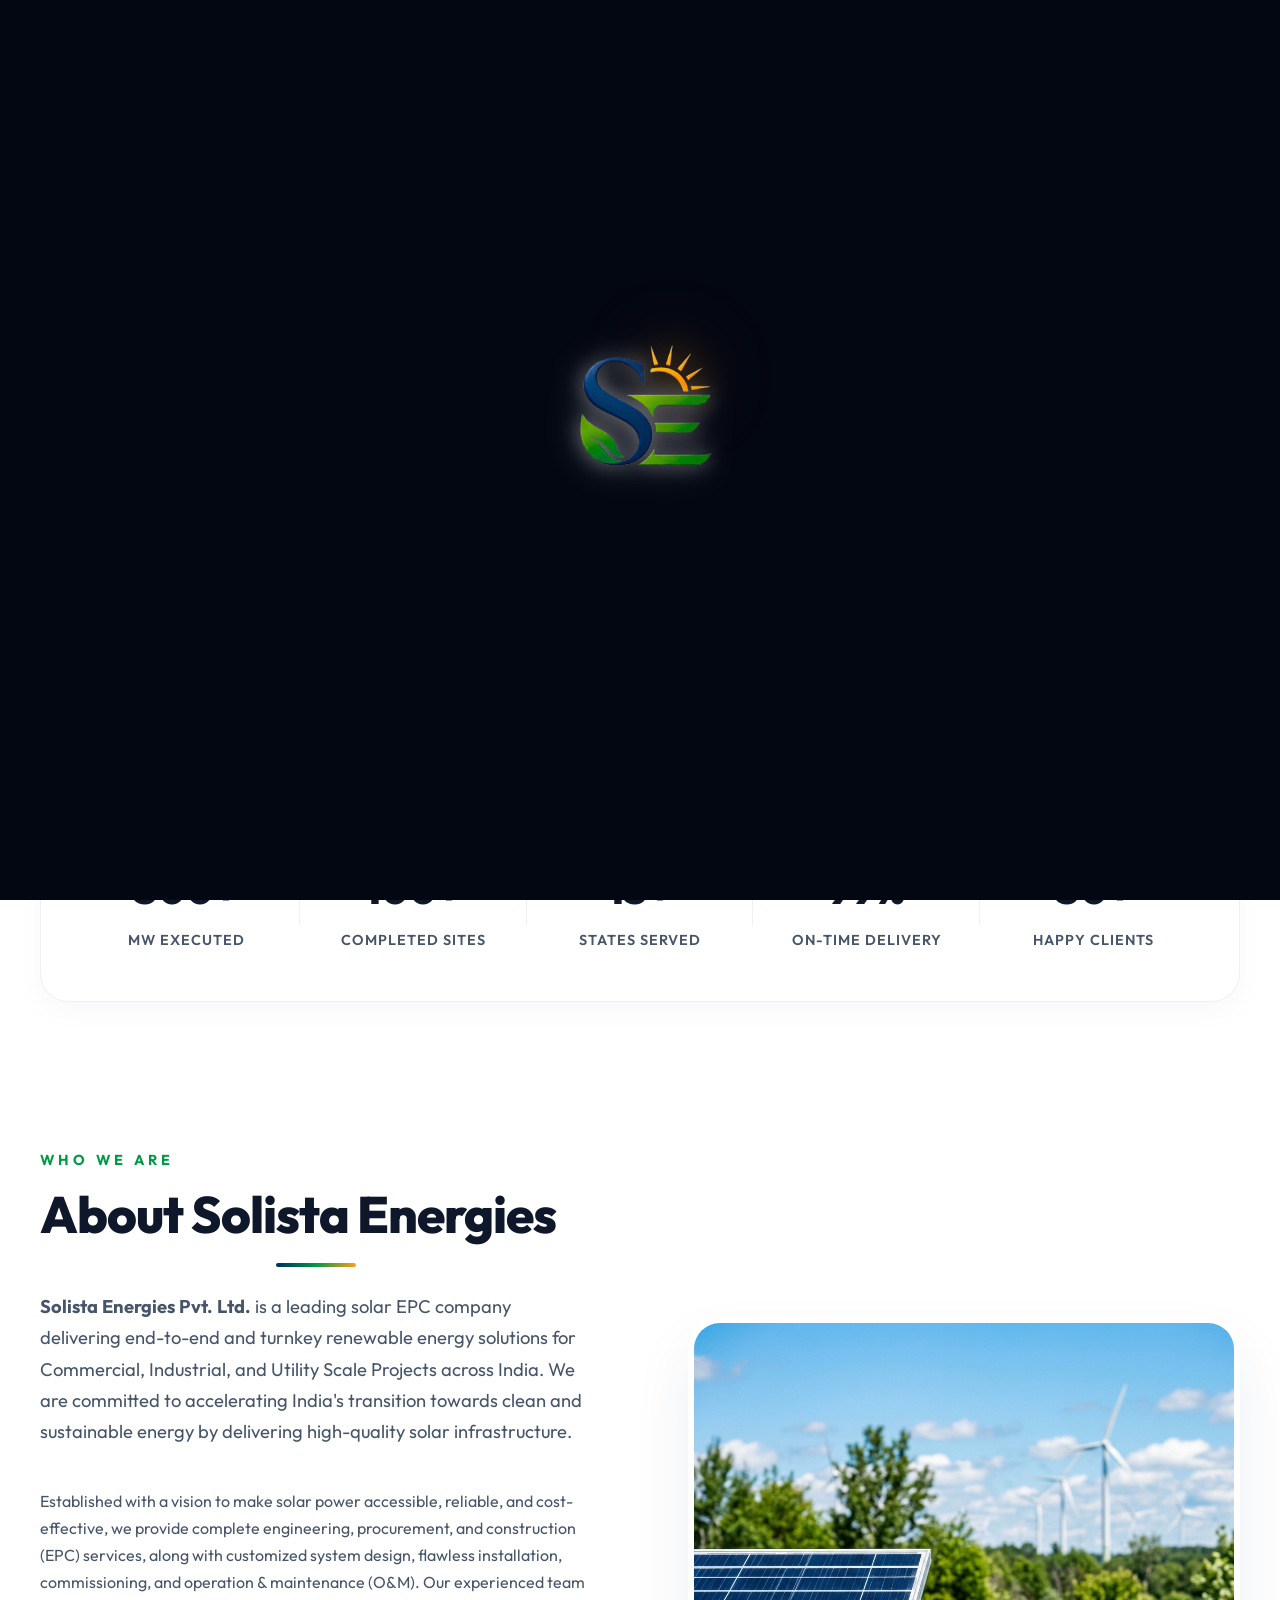
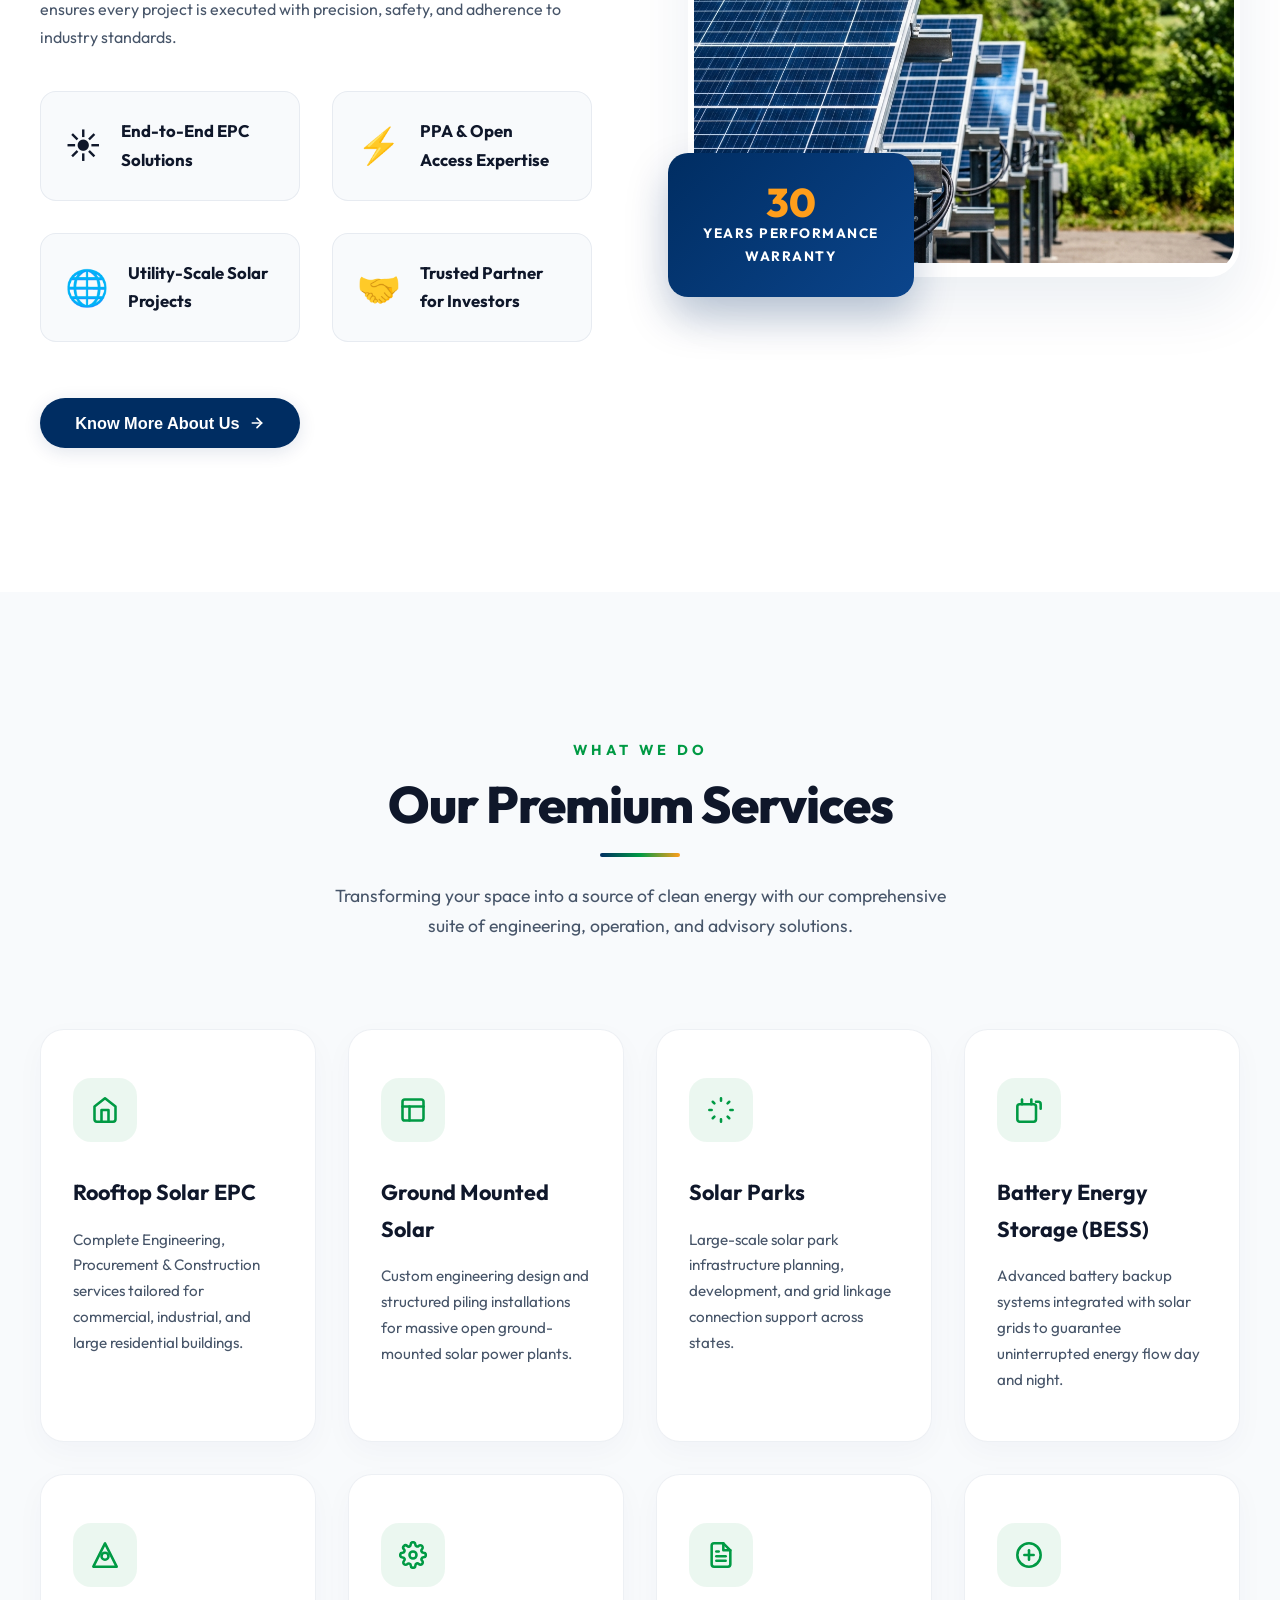
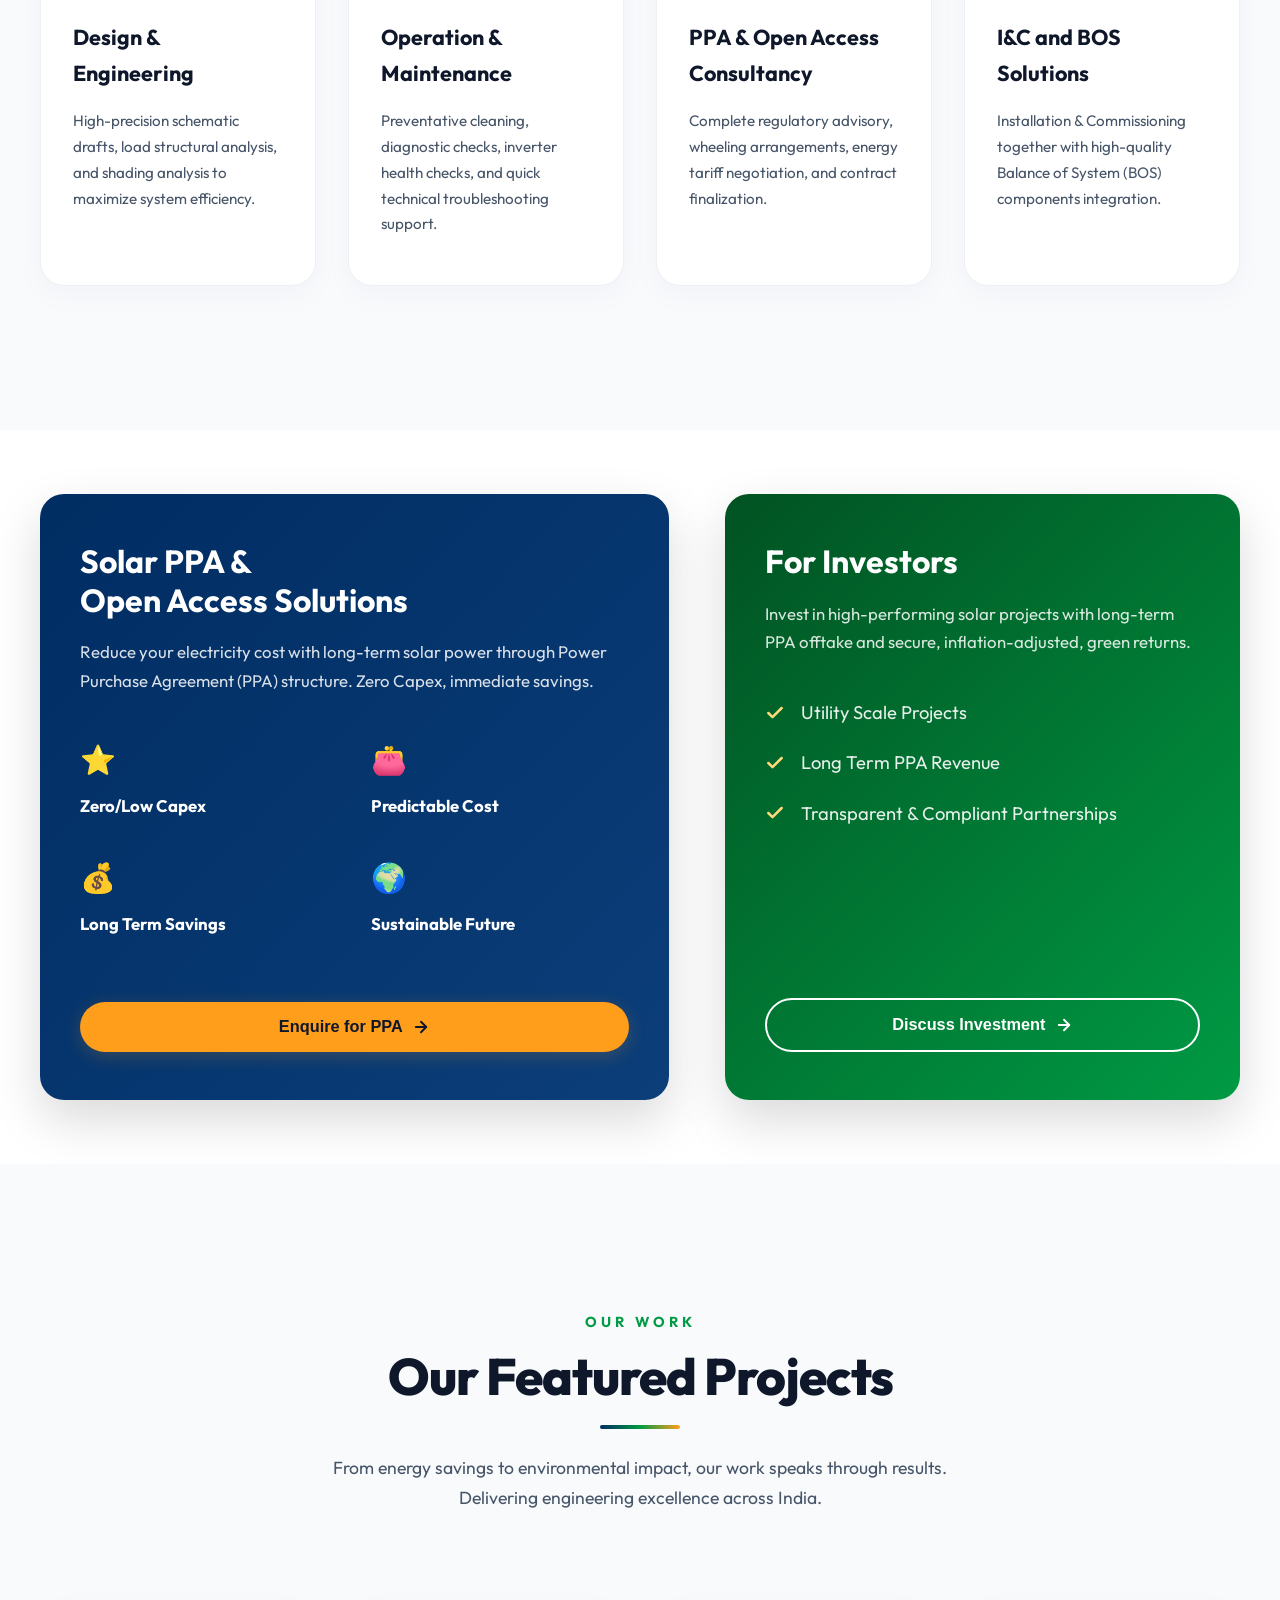
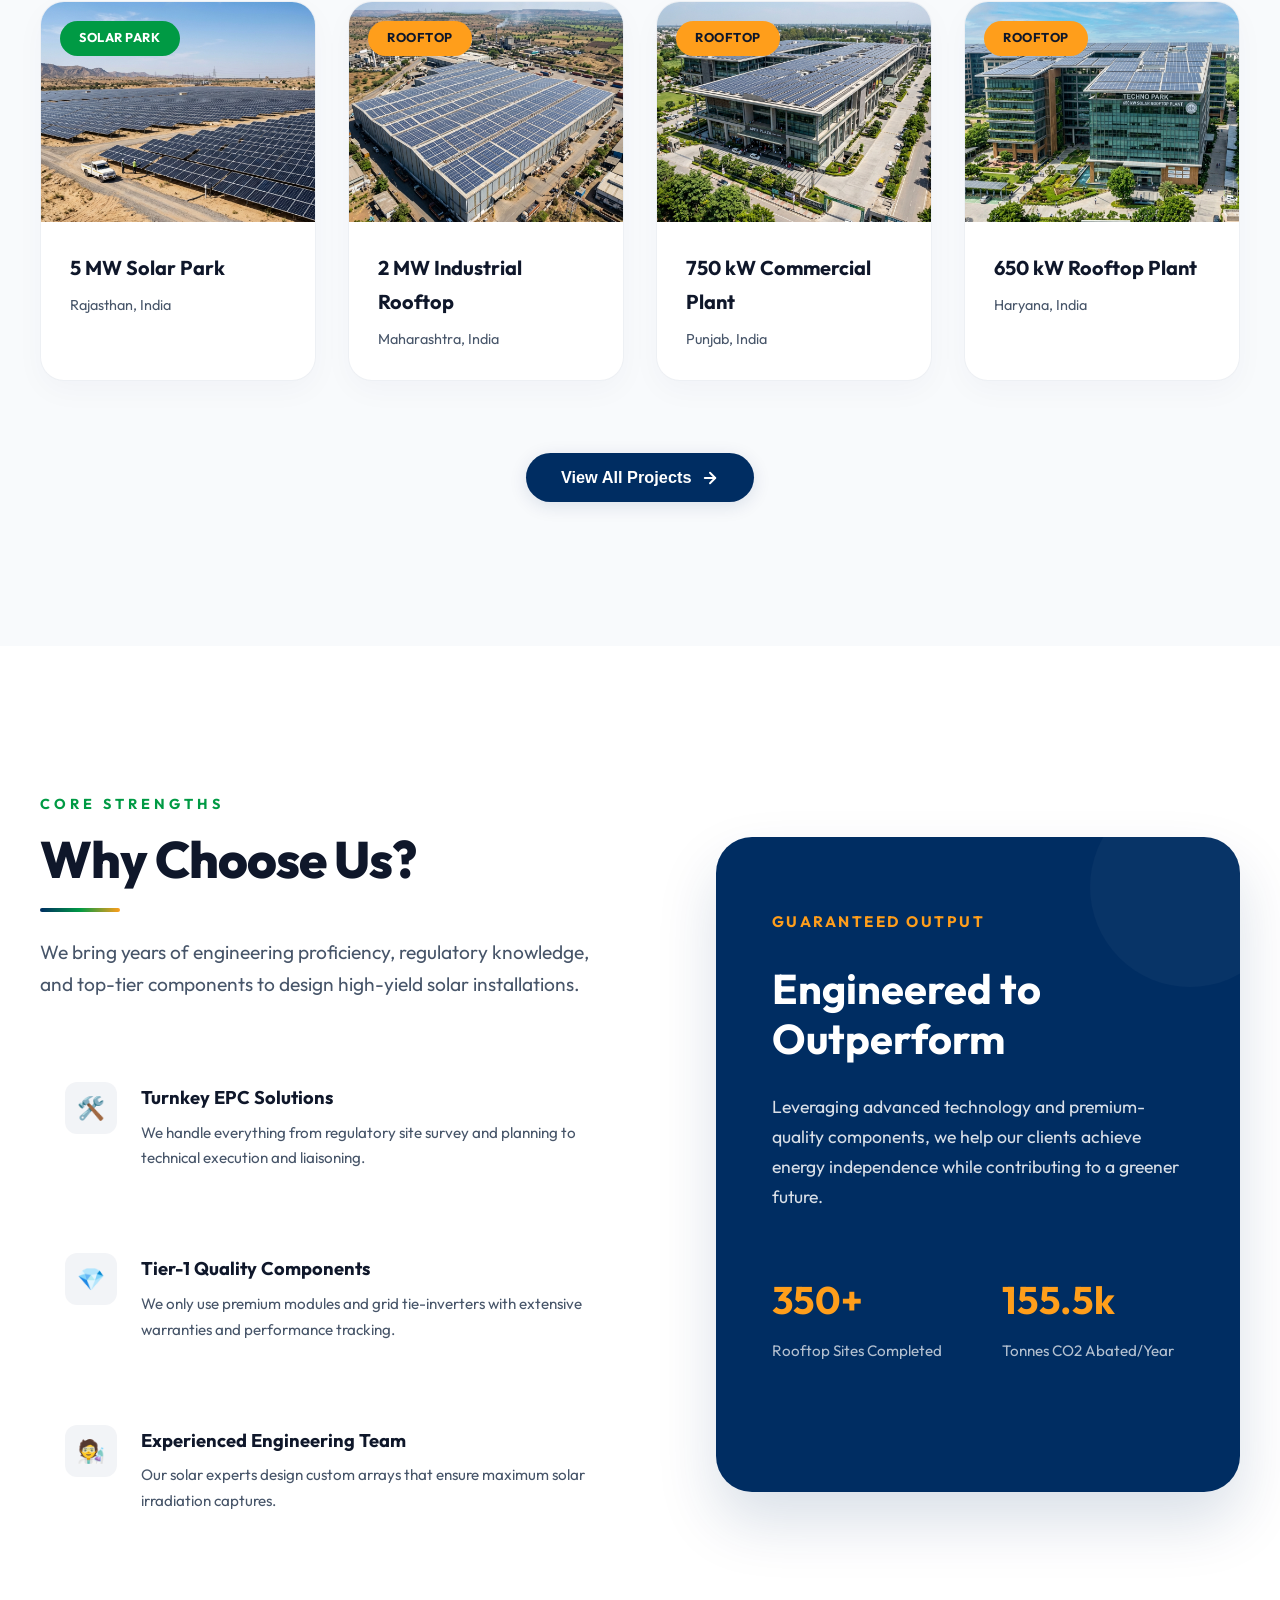
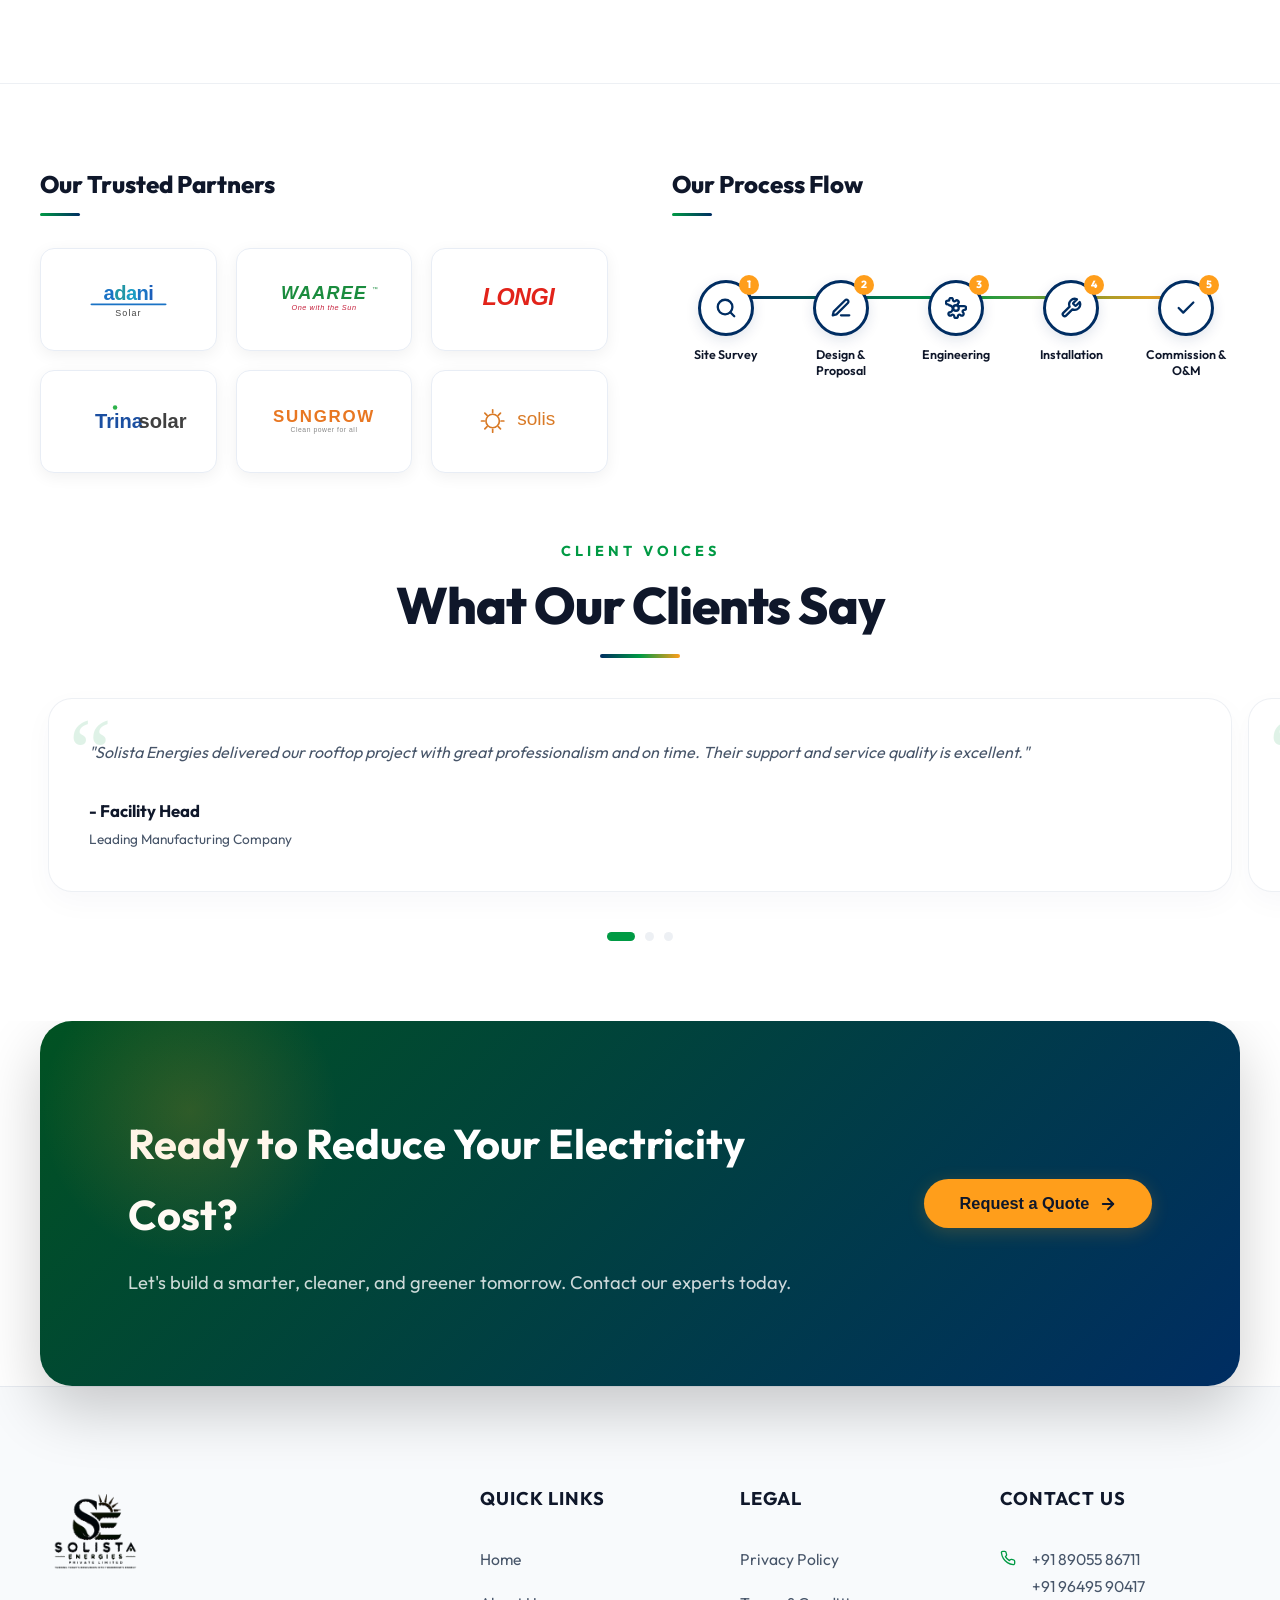
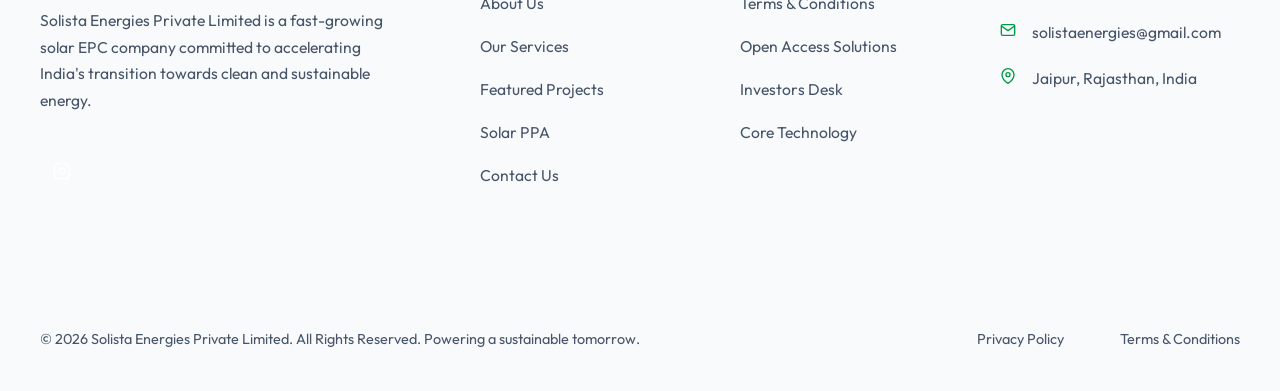
==== commit bffb4ebd: "Add files via upload" ====
--- a/index.html
+++ b/index.html
@@ -12,7 +12,8 @@
     <!-- AOS Animate on Scroll -->
     <link rel="stylesheet" href="https://unpkg.com/aos@next/dist/aos.css" />
     <!-- Main Style Sheet -->
-    <link rel="stylesheet" href="style.css">
+    <link rel="stylesheet" href="style.css?v=2.0">
+    <link rel="stylesheet" href="intro-animation.css">
     <style>
 
         /* ---- Partners Grid ---- */
@@ -131,7 +132,7 @@
 
         <!-- ==================== HEADER (NAVBAR) ==================== -->
     <div id="header-placeholder"></div>
-    <script src="header.js"></script>
+    <script src="header.js?v=2.0"></script>
 
     <!-- ==================== HERO SECTION ==================== -->
     <section id="home" class="hero-wrapper">
@@ -808,5 +809,6 @@
 
     <!-- ==================== INTRO ANIMATION (loads last) ==================== -->
 
+    <script src="intro-animation.js"></script>
 </body>
 </html>
--- a/style.css
+++ b/style.css
@@ -86,7 +86,11 @@
 
 html {
     scroll-behavior: smooth;
-    overflow-x: clip;
+}
+
+html, body {
+    overflow-x: hidden;
+    width: 100%;
 }
 
 body {
@@ -404,8 +408,8 @@
 /* --- Hero Section --- */
 .hero-wrapper {
     position: relative;
-    height: calc(100vh - 120px);
-    min-height: 700px;
+    min-height: max(700px, calc(100svh - 120px));
+    padding: 6rem 0;
     overflow: hidden;
     display: flex;
     align-items: center;
@@ -1761,7 +1765,7 @@
     }
 
     .focus-card {
-        padding: 4rem 3rem;
+        padding: 2.5rem 1.5rem;
     }
 
     .cta-banner {
@@ -1791,7 +1795,7 @@
         top: 0;
         right: -100%;
         width: 320px;
-        height: 100vh;
+        height: 100dvh;
         background-color: var(--bg-main);
         flex-direction: column;
         align-items: flex-start;
--- a/intro-animation.css
+++ b/intro-animation.css
@@ -0,0 +1,58 @@
+/* --- Custom Splash Screen Styles --- */
+
+#splash-screen {
+    position: fixed;
+    top: 0;
+    left: 0;
+    width: 100vw;
+    height: 100vh;
+    background-color: #030712; /* Deep black/gray */
+    z-index: 99999;
+    display: flex;
+    align-items: center;
+    justify-content: center;
+    overflow: hidden;
+}
+
+.splash-logo-container {
+    position: relative;
+    display: flex;
+    align-items: center;
+    justify-content: center;
+}
+
+/* "SE" Text */
+.splash-text-se {
+    font-family: 'Montserrat', sans-serif;
+    font-weight: 900;
+    font-size: 6rem;
+    color: #ffffff;
+    letter-spacing: 2px;
+    opacity: 0; /* Hidden initially, GSAP will reveal */
+}
+
+/* Sun Element */
+.splash-sun-icon {
+    position: absolute;
+    width: 60px;
+    height: 60px;
+    color: #ff9e1b; /* Brand Orange */
+    opacity: 0;
+    /* GSAP will handle starting position and movement */
+}
+
+/* Glow Effect Classes (Added via JS in Step 3) */
+.splash-glow-active #splash-se-group {
+    filter: drop-shadow(0 0 10px rgba(255, 255, 255, 0.4)) drop-shadow(0 0 20px rgba(255, 255, 255, 0.2));
+    transition: filter 0.6s ease-out;
+}
+
+.splash-glow-active #splash-sun-group {
+    filter: drop-shadow(0 0 20px rgba(255, 158, 27, 0.8)) drop-shadow(0 0 40px rgba(255, 158, 27, 0.4));
+    transition: filter 0.6s ease-out;
+}
+
+/* Utility to disable scroll during splash */
+body.splash-active {
+    overflow: hidden !important;
+}
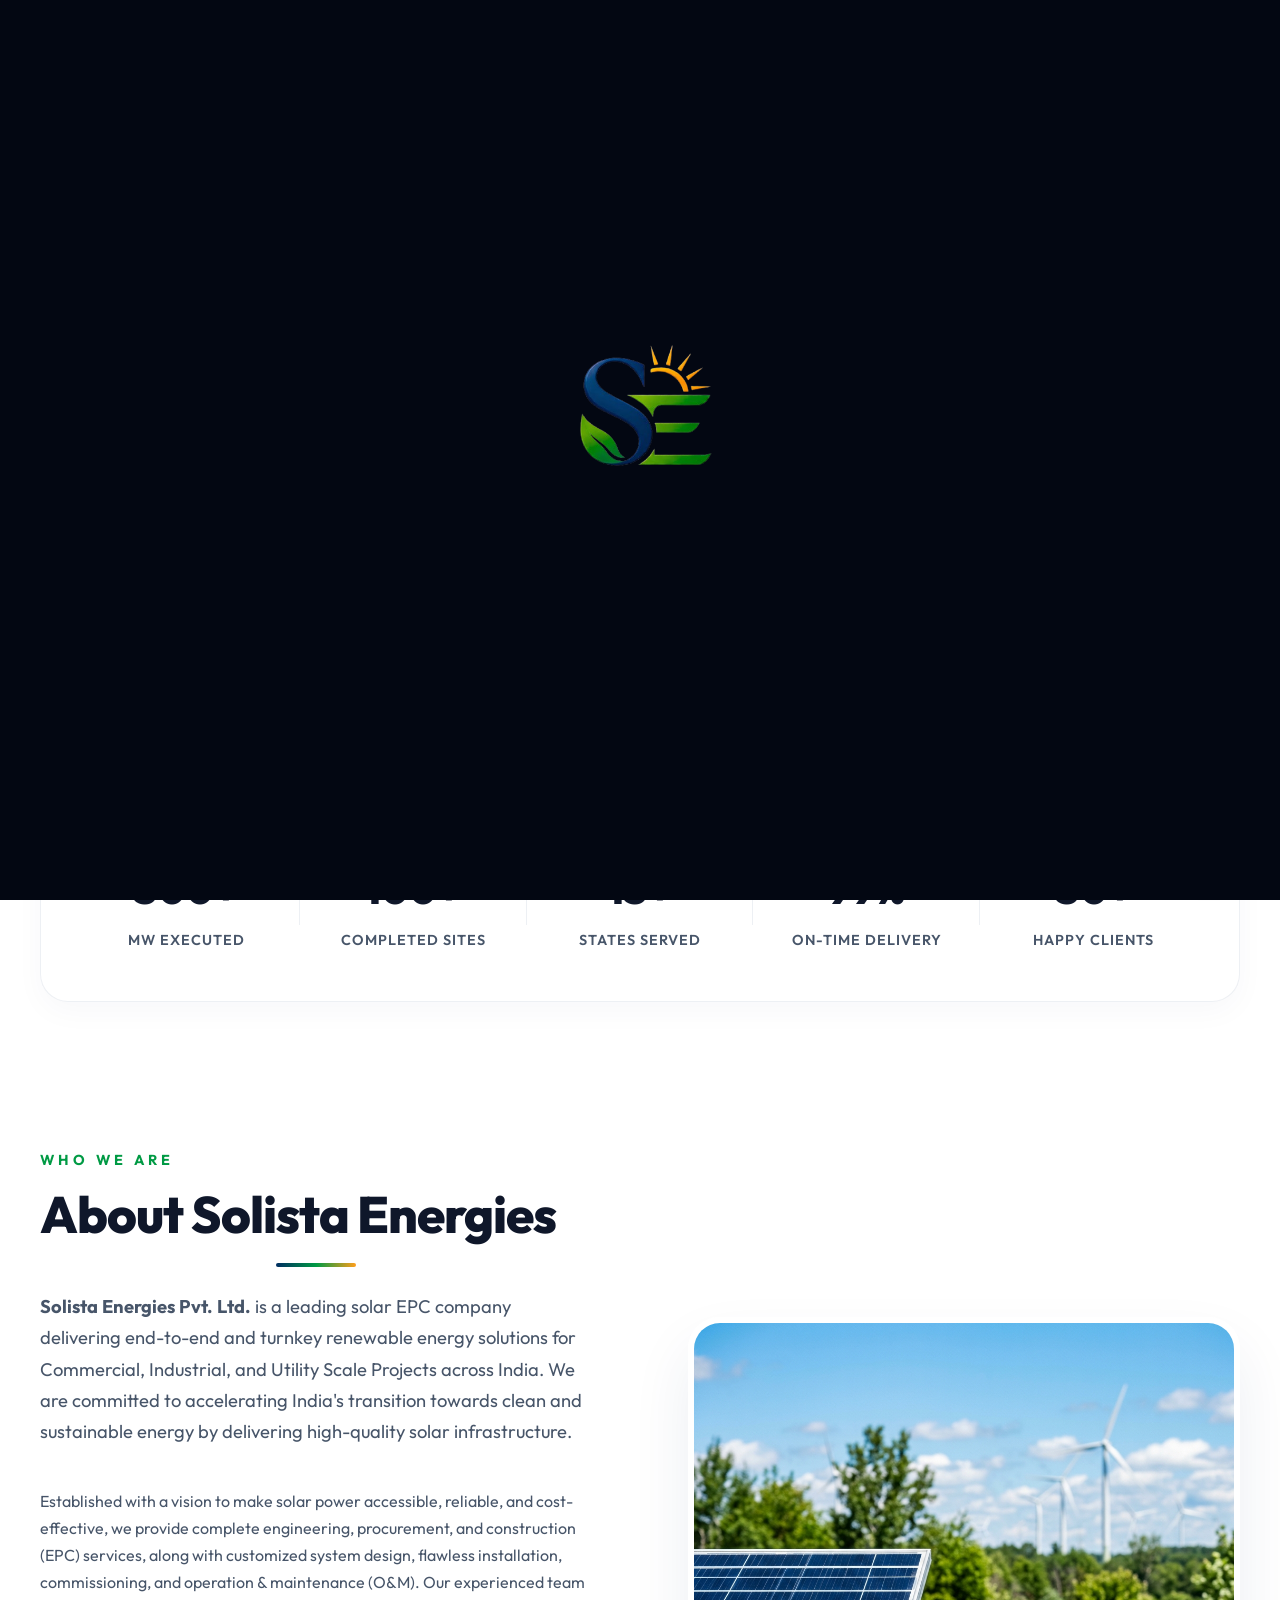
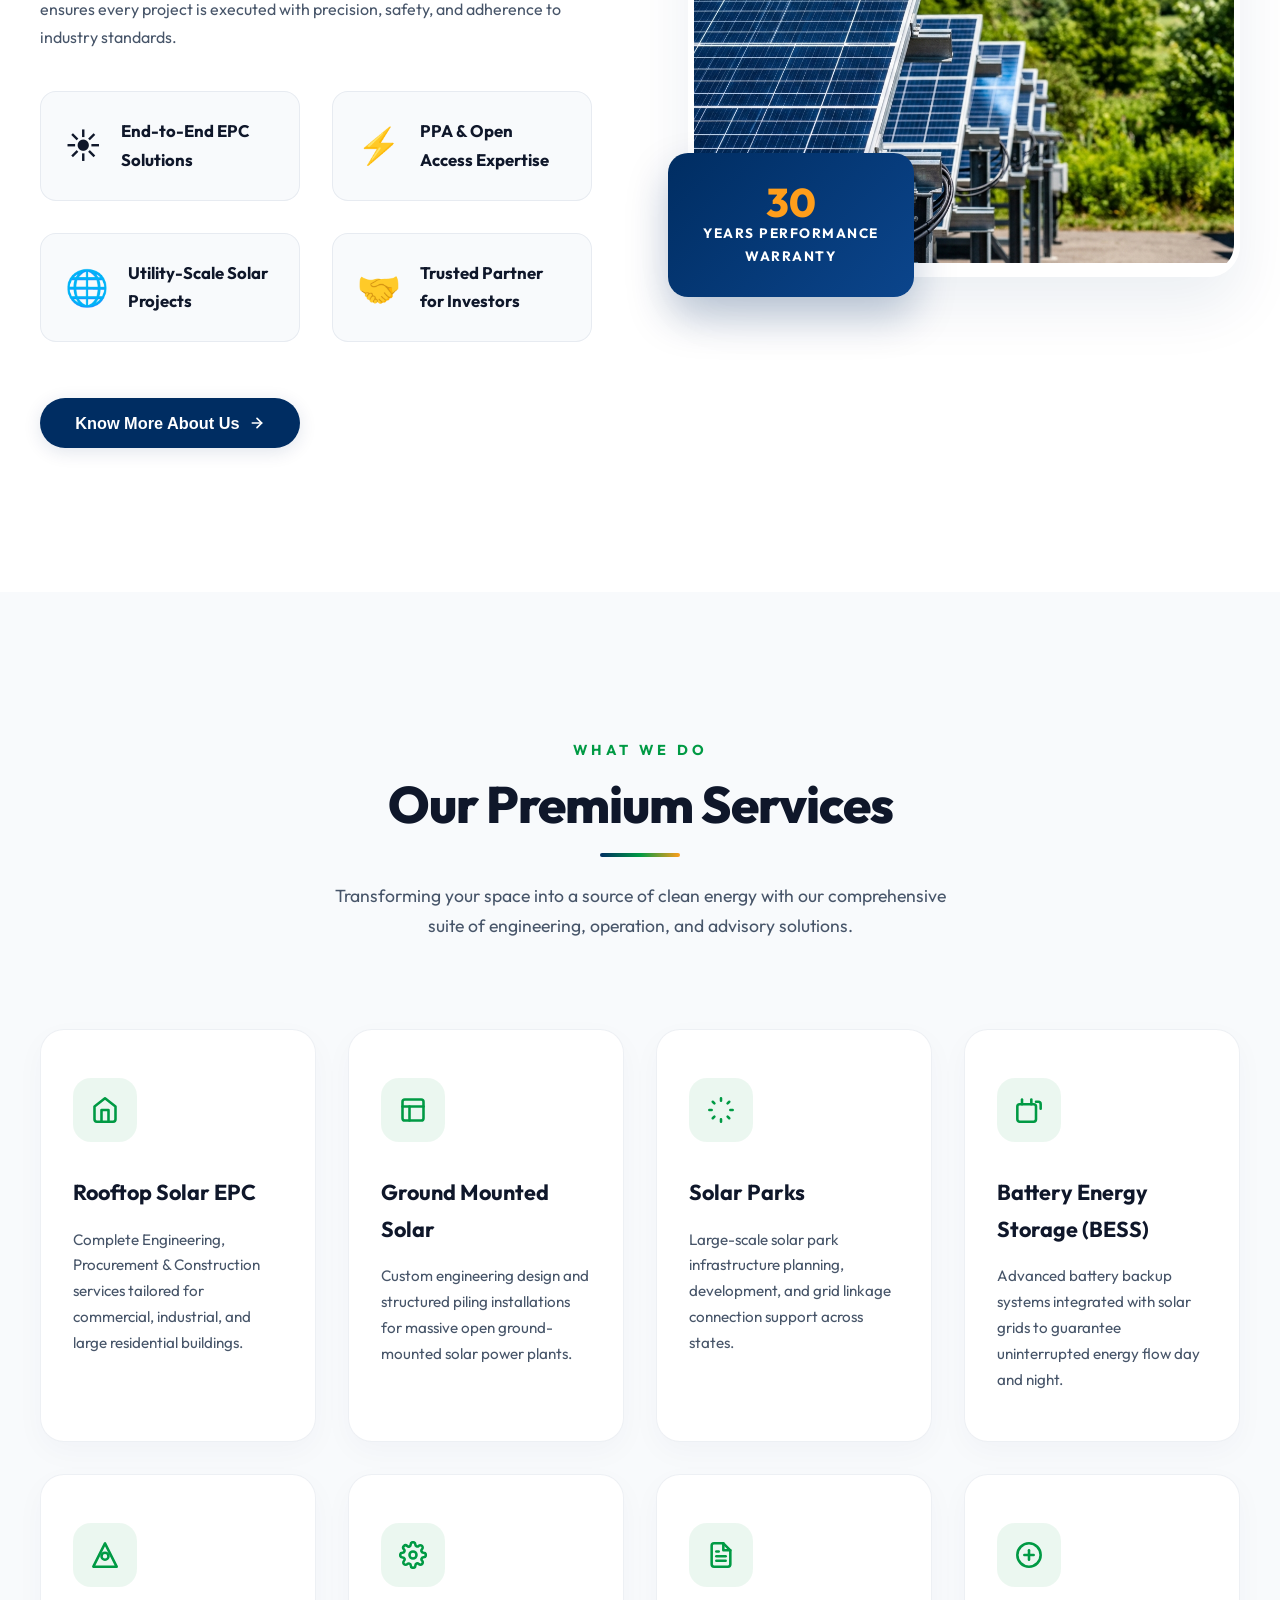
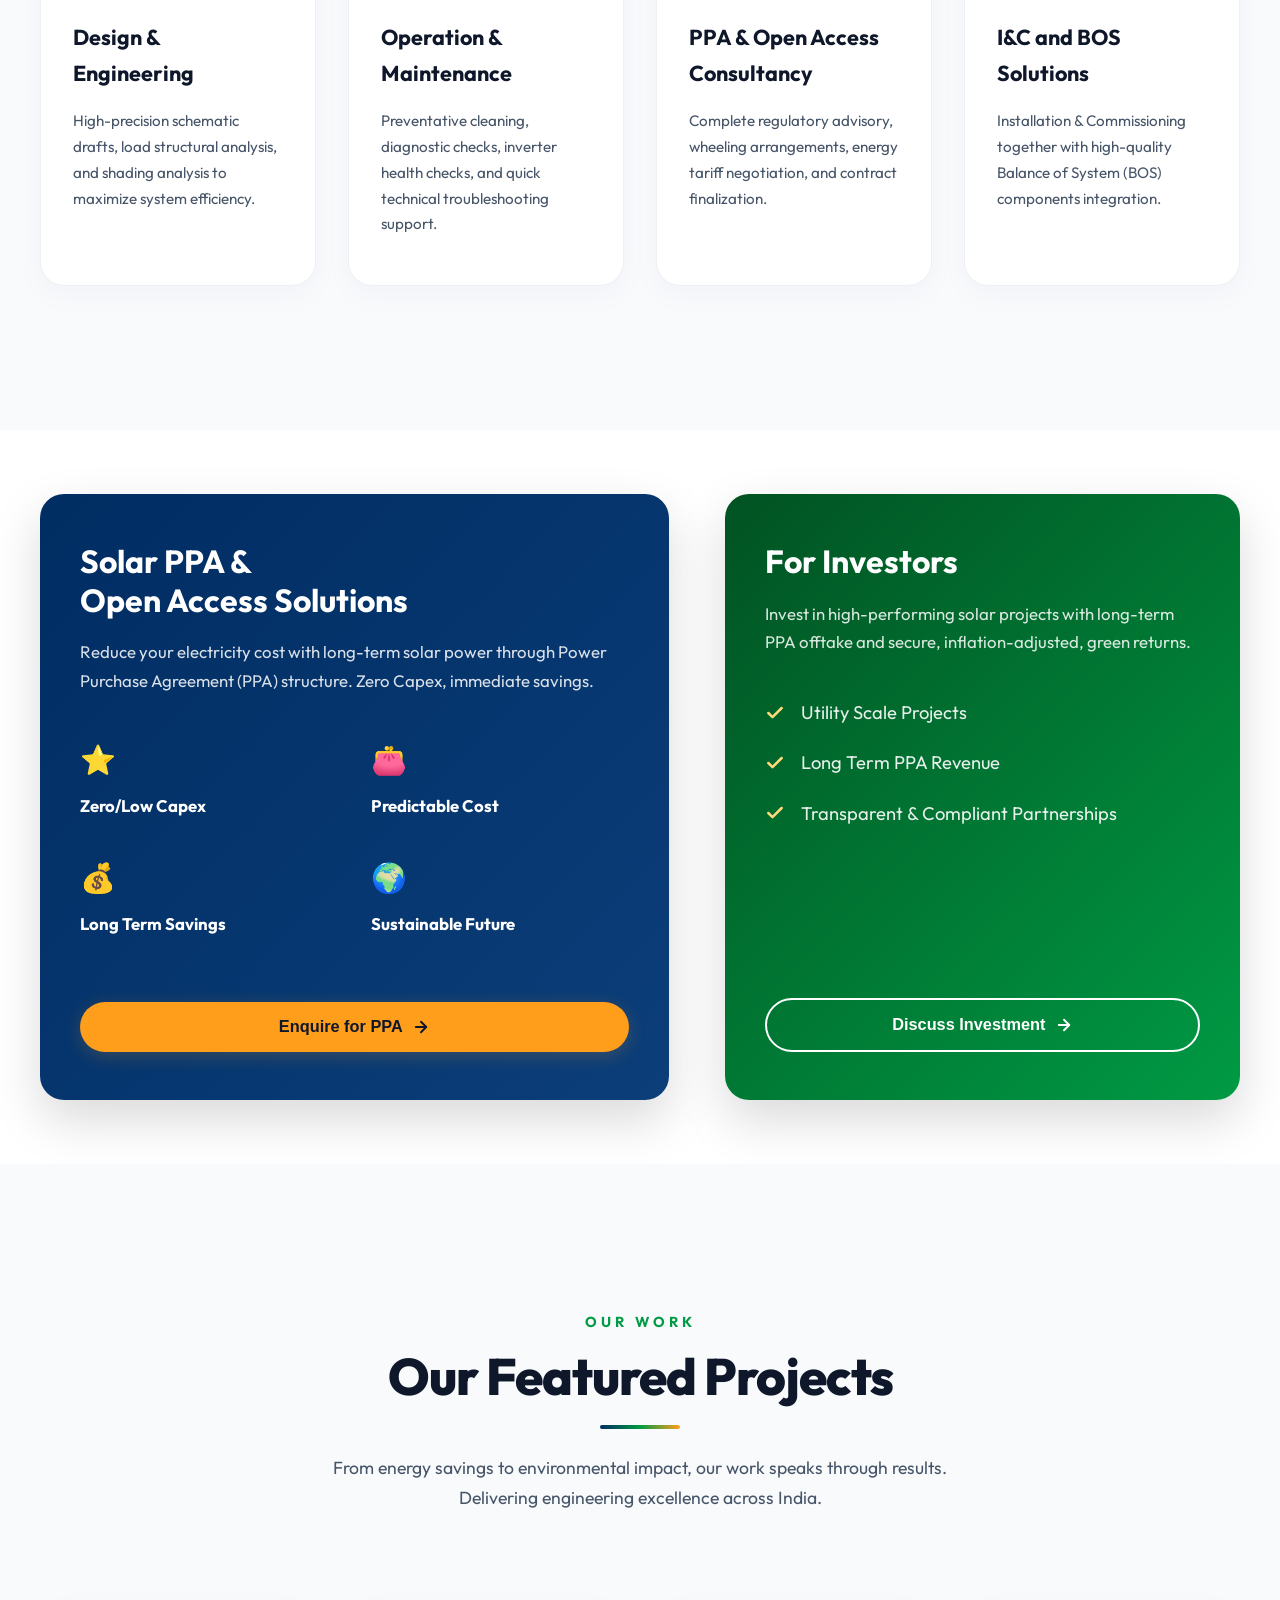
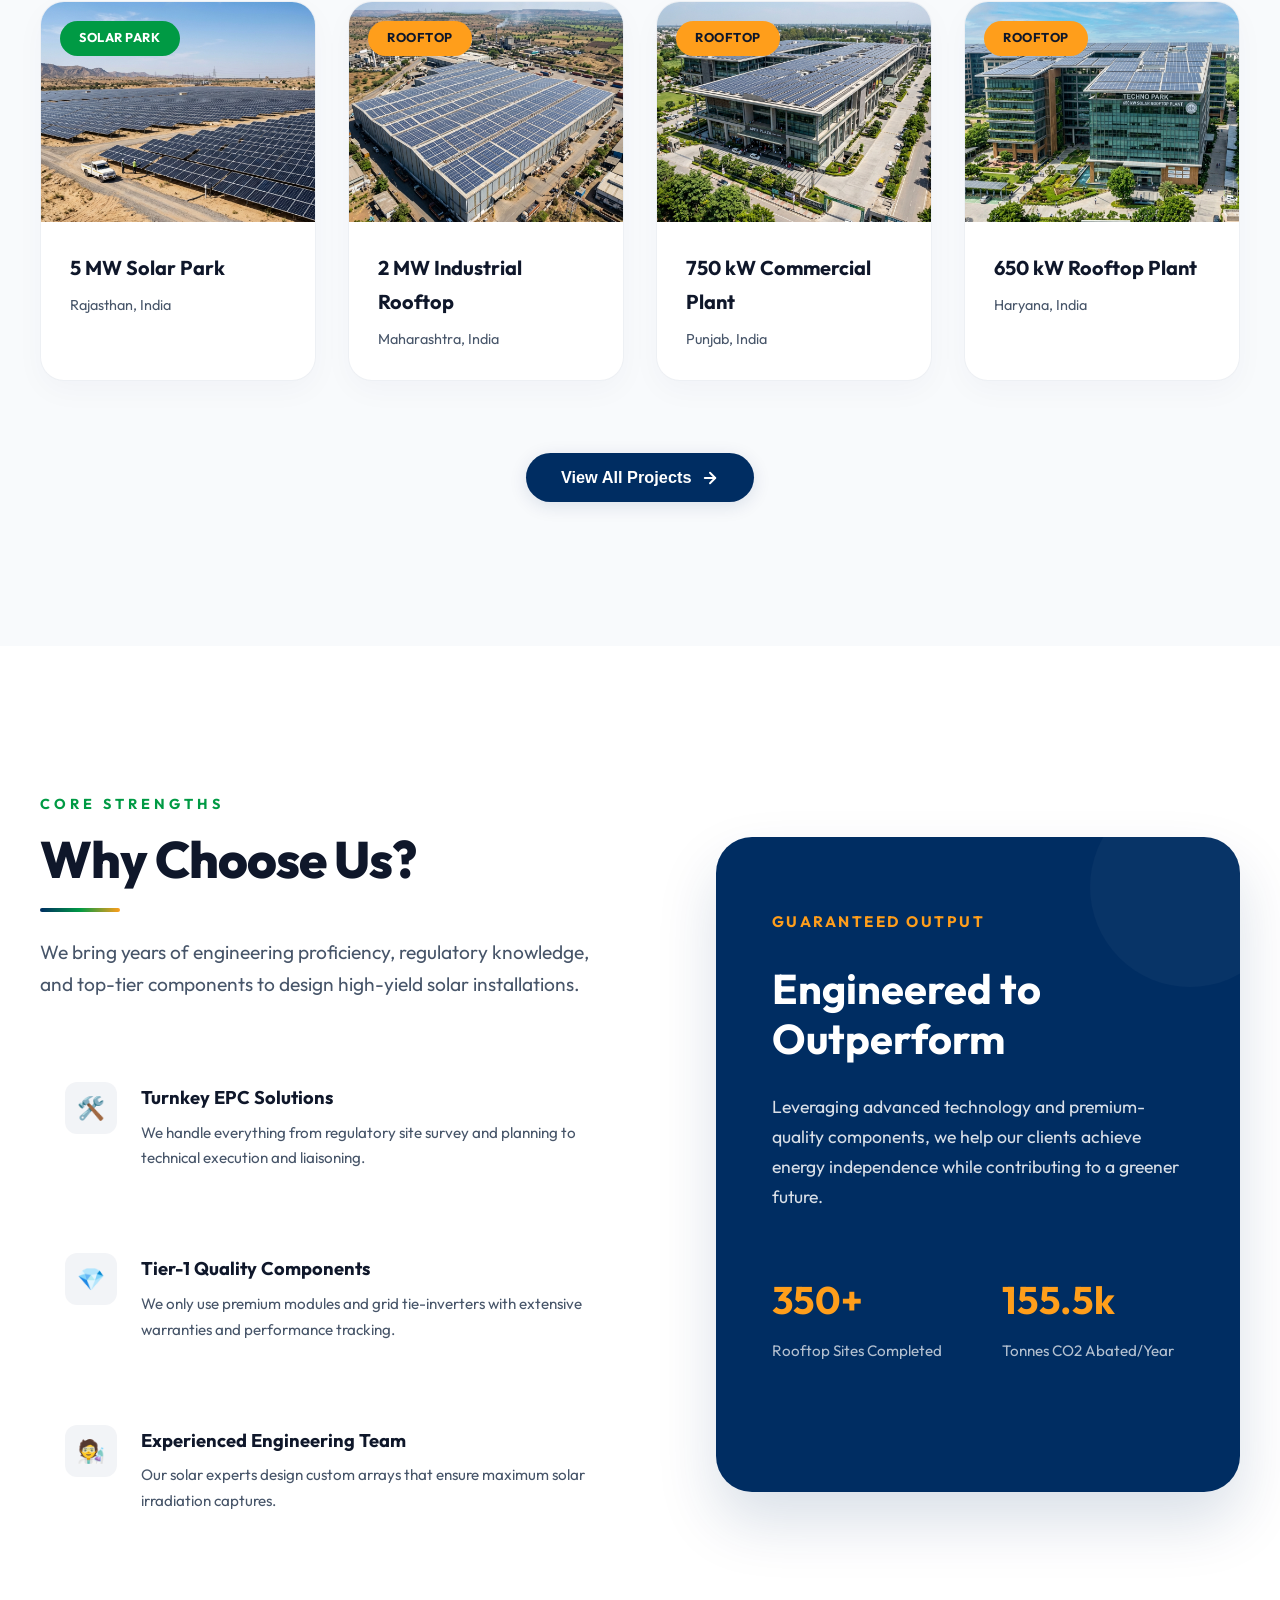
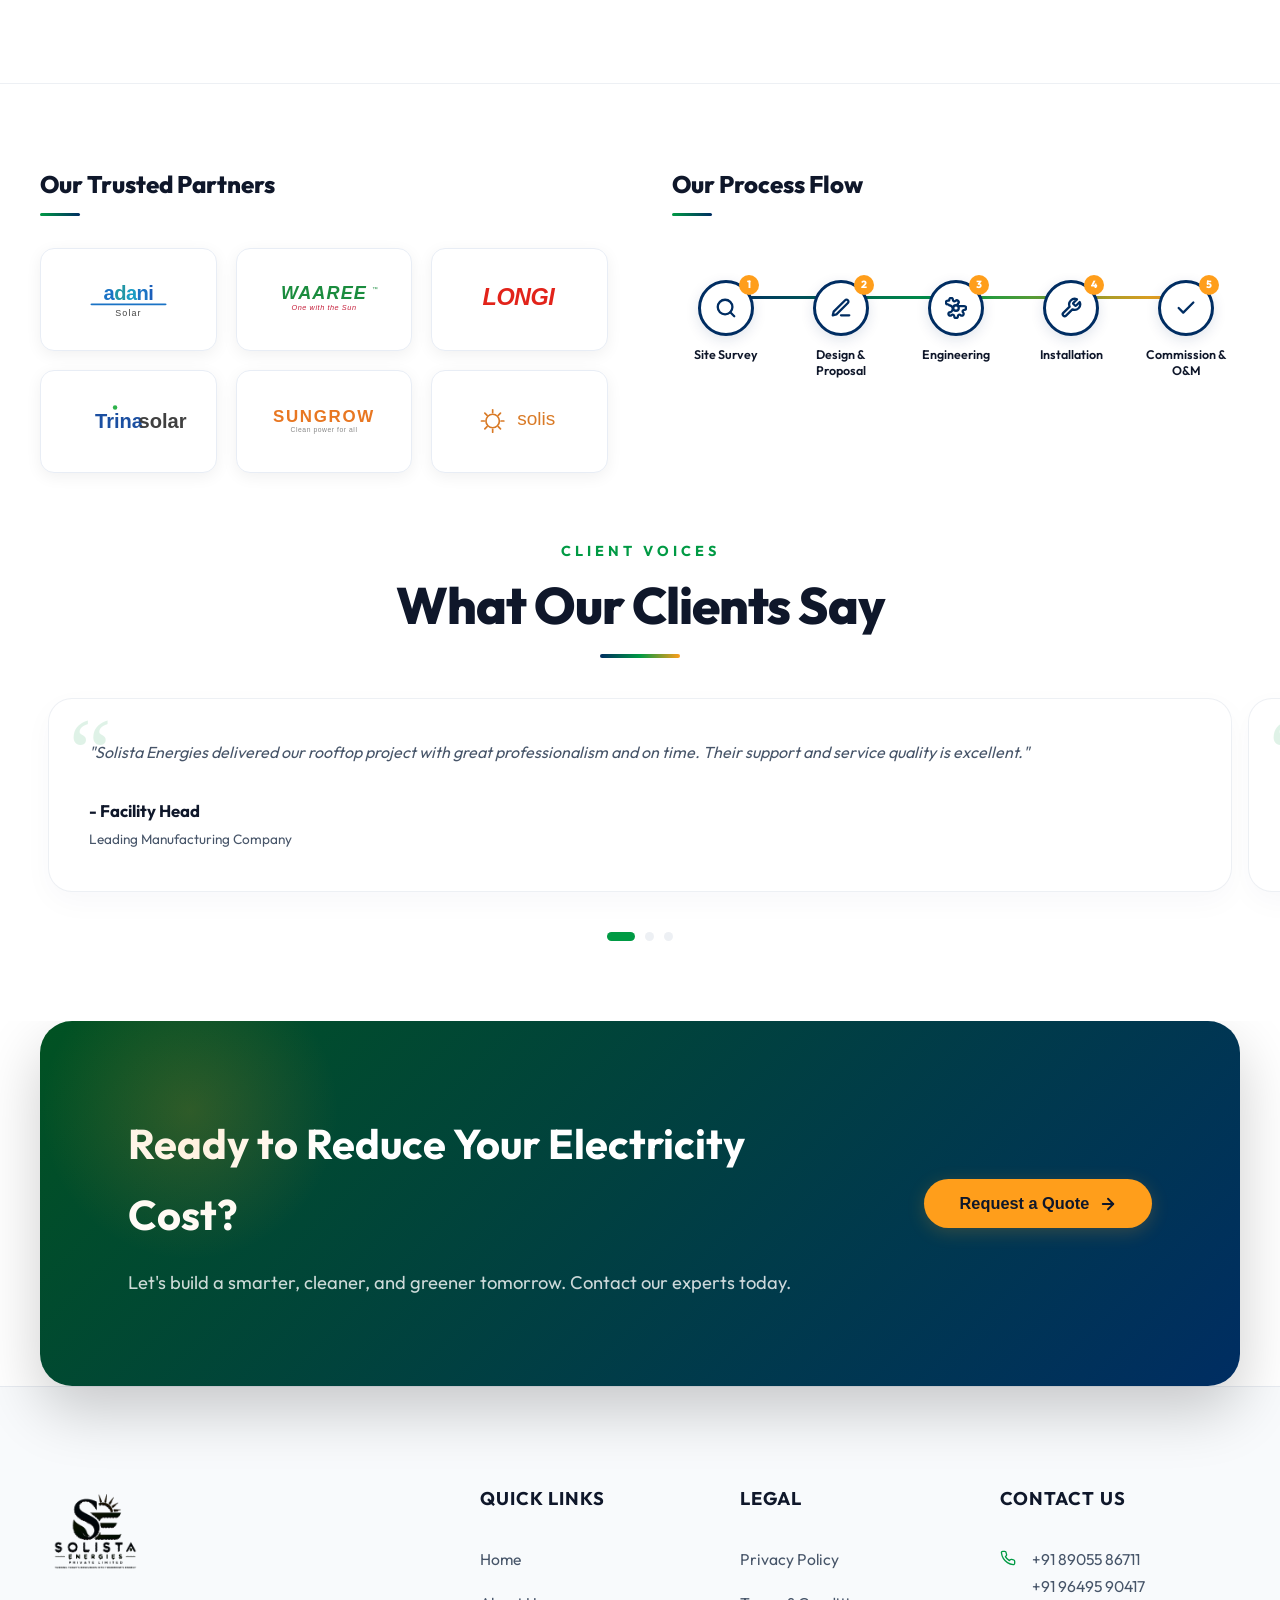
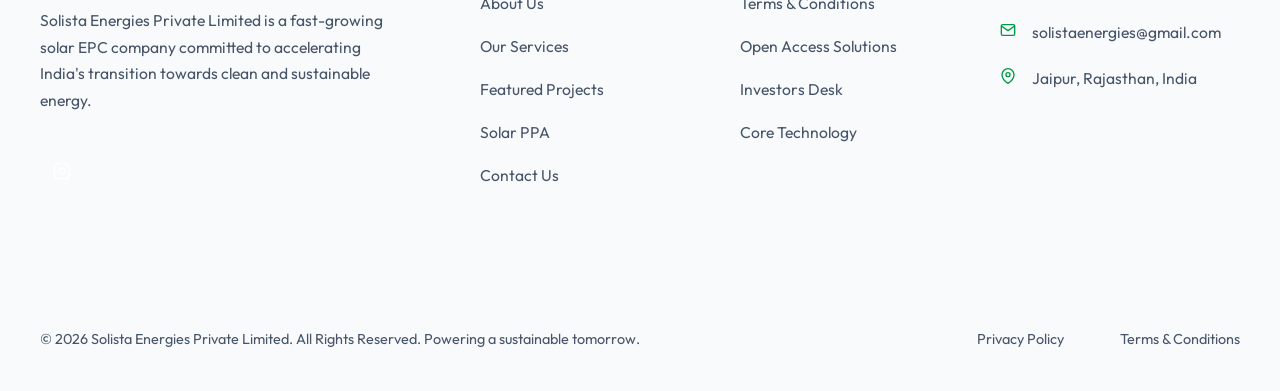
==== commit 391010bd: "Add files via upload" ====
--- a/index.html
+++ b/index.html
@@ -5,6 +5,7 @@
     <meta name="viewport" content="width=device-width, initial-scale=1.0">
     <meta name="description" content="Solista Energies Private Limited is a premier solar EPC company accelerating India's transition to clean energy with utility scale, rooftop, and PPA solutions.">
     <title>Solista Energies Private Limited | Powering a Sustainable Tomorrow</title>
+    <link rel="icon" type="image/png" href="assets/images/header_logo.png">
     <!-- Google Fonts -->
     <link rel="preconnect" href="https://fonts.googleapis.com">
     <link rel="preconnect" href="https://fonts.gstatic.com" crossorigin>
@@ -617,6 +618,20 @@
                 </div>
                 <button type="submit" class="btn btn-primary">Submit Enquiry</button>
             </form>
+        </div>
+    </div>
+
+    <!-- Success Modal -->
+    <div class="modal-overlay" id="success-modal">
+        <div class="modal-box" style="text-align: center; padding: 3rem 2rem;">
+            <button class="modal-close" onclick="closeSuccessModal()">&times;</button>
+            <svg width="64" height="64" viewBox="0 0 24 24" fill="none" stroke="var(--brand-green)" stroke-width="2" stroke-linecap="round" stroke-linejoin="round" style="margin-bottom: 1.5rem;">
+                <path d="M22 11.08V12a10 10 0 1 1-5.93-9.14"></path>
+                <polyline points="22 4 12 14.01 9 11.01"></polyline>
+            </svg>
+            <h3 style="font-size: 2rem; color: var(--brand-green); margin-bottom: 1rem;">Thank You!</h3>
+            <p style="font-size: 1.1rem; color: var(--text-main); margin-bottom: 2rem;">We have successfully received your enquiry.<br>Our solar experts will get back to you shortly.</p>
+            <button class="btn btn-primary" onclick="closeSuccessModal()" style="width: 100%; justify-content: center;">Continue to Website</button>
         </div>
     </div>
 
@@ -784,11 +799,23 @@
             document.getElementById('lead-form').reset();
         }
 
-        window.addEventListener('click', e => { if (e.target === modal) closeModal(); });
-
-        // ---- Form Submit → redirect to email ----
-        function handleFormSubmit(event) {
+        function closeSuccessModal() {
+            document.getElementById('success-modal').classList.remove('active');
+        }
+
+        window.addEventListener('click', e => { 
+            if (e.target === modal) closeModal(); 
+            if (e.target === document.getElementById('success-modal')) closeSuccessModal();
+        });
+
+        // ---- Form Submit via Web3Forms ----
+        async function handleFormSubmit(event) {
             event.preventDefault();
+            const btn = document.querySelector('#lead-form button[type="submit"]');
+            const originalText = btn.innerHTML;
+            btn.innerHTML = 'Sending...';
+            btn.disabled = true;
+
             const name    = document.getElementById('form-name').value.trim();
             const phone   = document.getElementById('form-phone').value.trim();
             const email   = document.getElementById('form-email').value.trim();
@@ -796,14 +823,40 @@
             const message = document.getElementById('form-message').value.trim();
             const source  = formSource.value;
 
-            const subject = encodeURIComponent(`[Solista Energies] ${source} – ${name}`);
-            const body    = encodeURIComponent(
-                `Name: ${name}\nPhone: ${phone}\nEmail: ${email}\nMonthly Bill: ${bill || 'N/A'}\nEnquiry Type: ${source}\n\nMessage:\n${message || 'No additional message.'}`
-            );
-
-            window.location.href = `mailto:solistaenergies@gmail.com?subject=${subject}&body=${body}`;
-
-            closeModal();
+            const formData = {
+                access_key: "aa38ad33-e523-4324-8feb-1184a95f0bc7",
+                subject: `[Solista Energies] ${source} – ${name}`,
+                from_name: name,
+                Name: name,
+                Email: email,
+                Phone: phone || 'Not Provided',
+                "Enquiry Type": source,
+                "Monthly Bill": bill || 'N/A',
+                Message: message || 'No additional message.'
+            };
+
+            try {
+                const response = await fetch("https://api.web3forms.com/submit", {
+                    method: "POST",
+                    headers: {
+                        "Content-Type": "application/json",
+                        "Accept": "application/json"
+                    },
+                    body: JSON.stringify(formData)
+                });
+                
+                if (response.ok) {
+                    closeModal();
+                    document.getElementById('success-modal').classList.add('active');
+                } else {
+                    alert("Something went wrong. Please try again.");
+                }
+            } catch (error) {
+                alert("Network error. Please try again later.");
+            } finally {
+                btn.innerHTML = originalText;
+                btn.disabled = false;
+            }
         }
     </script>
 
